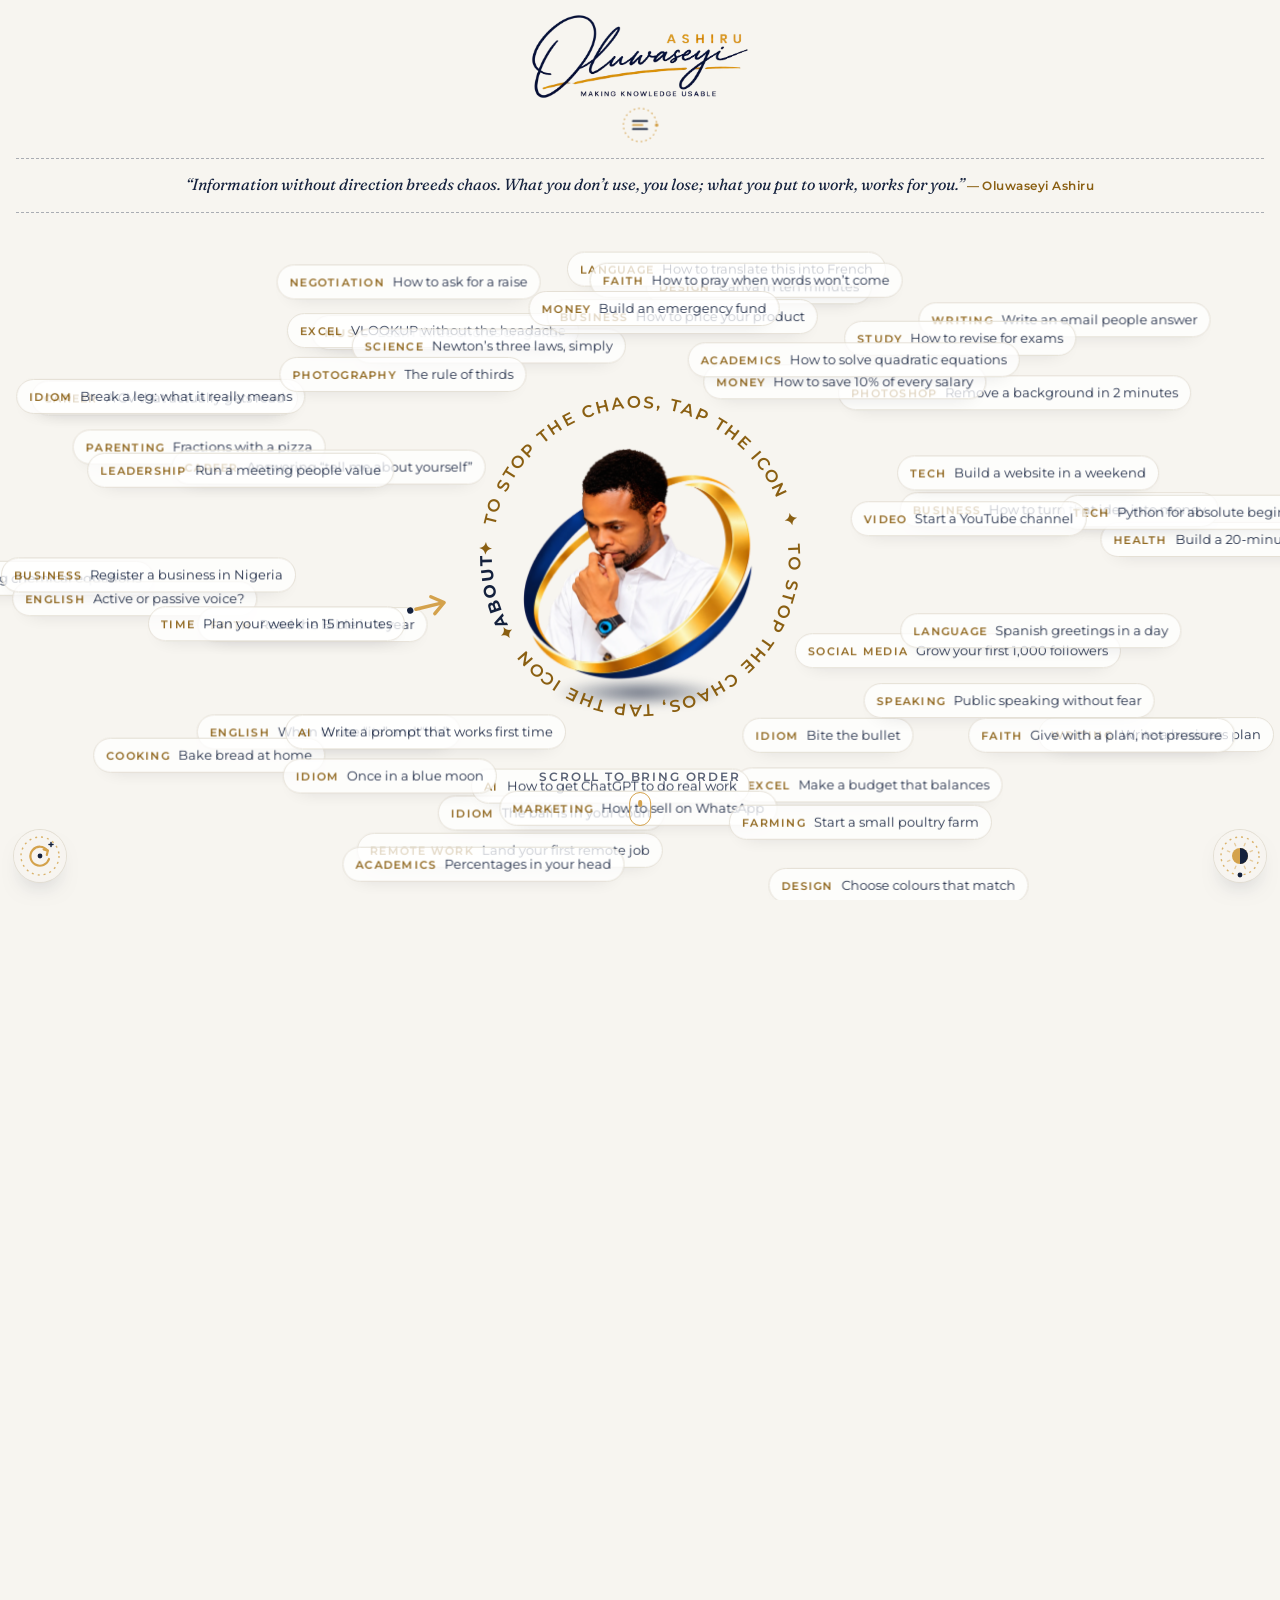
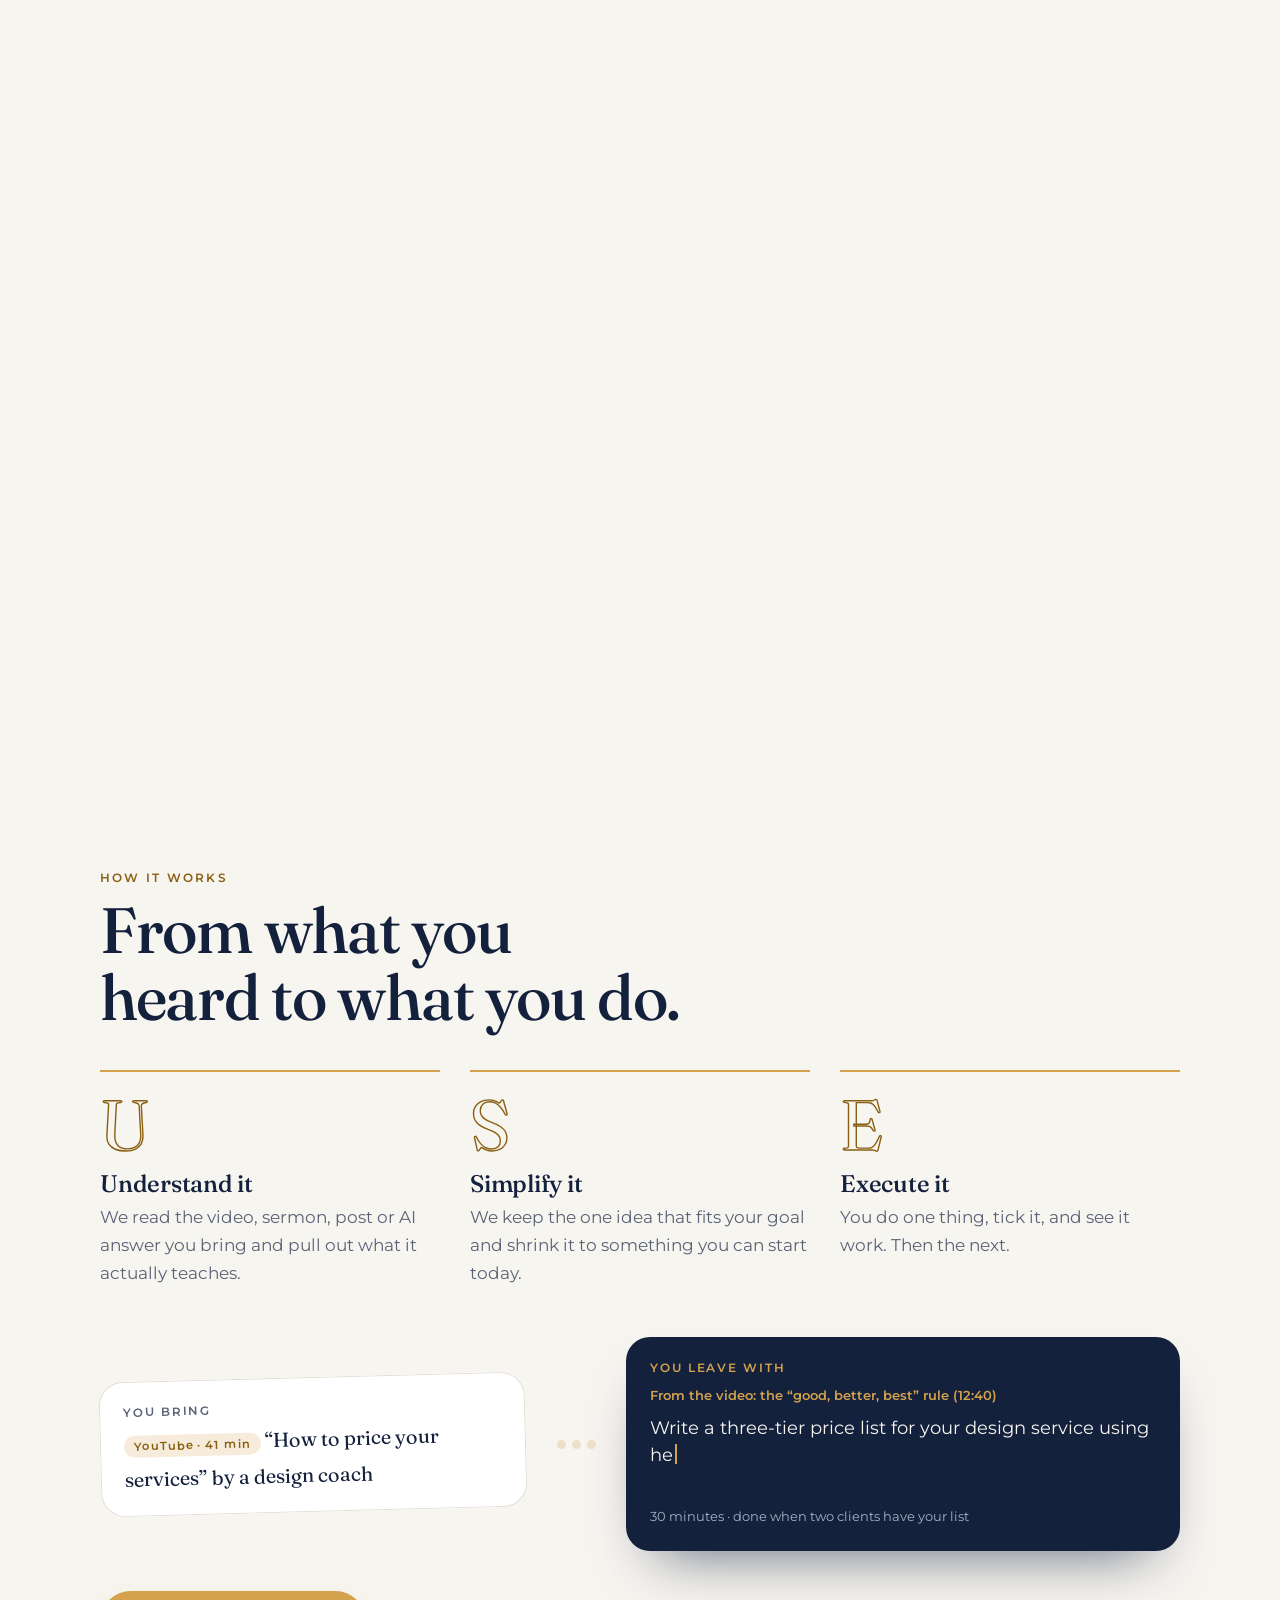
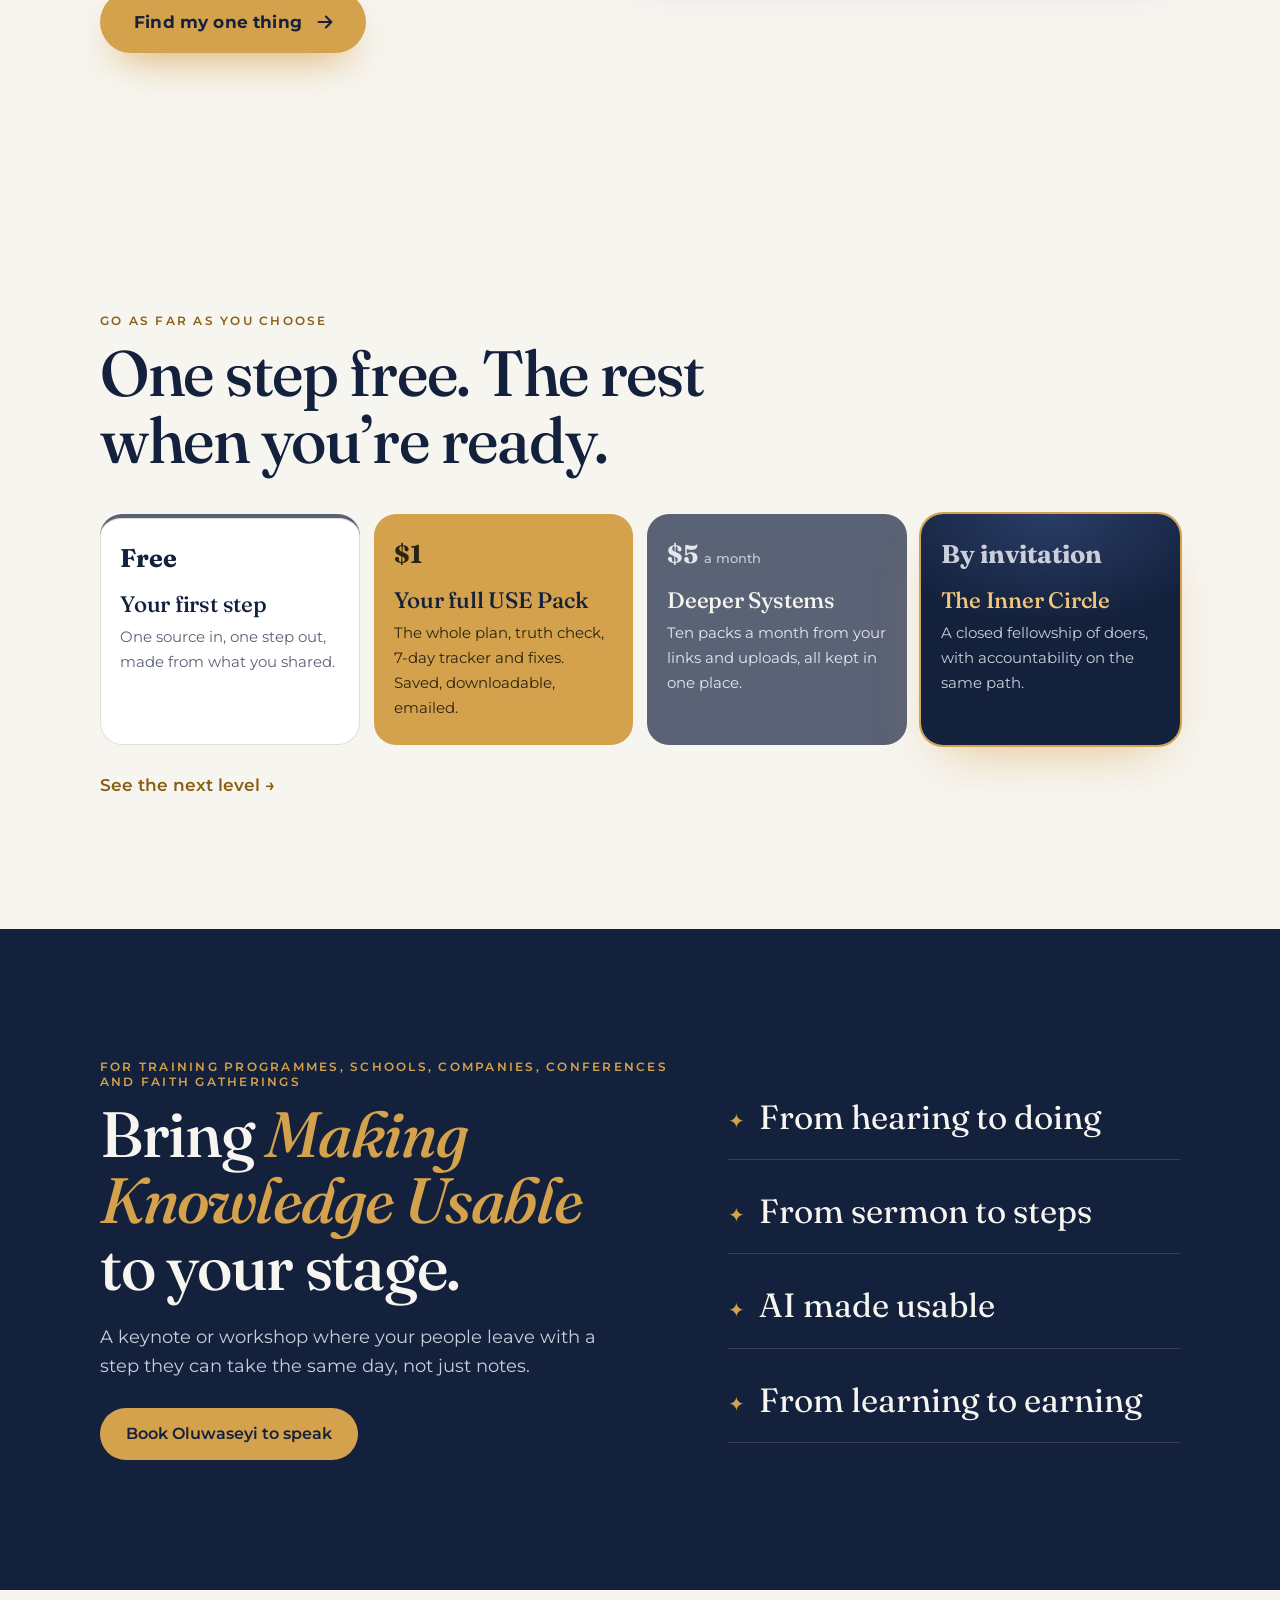
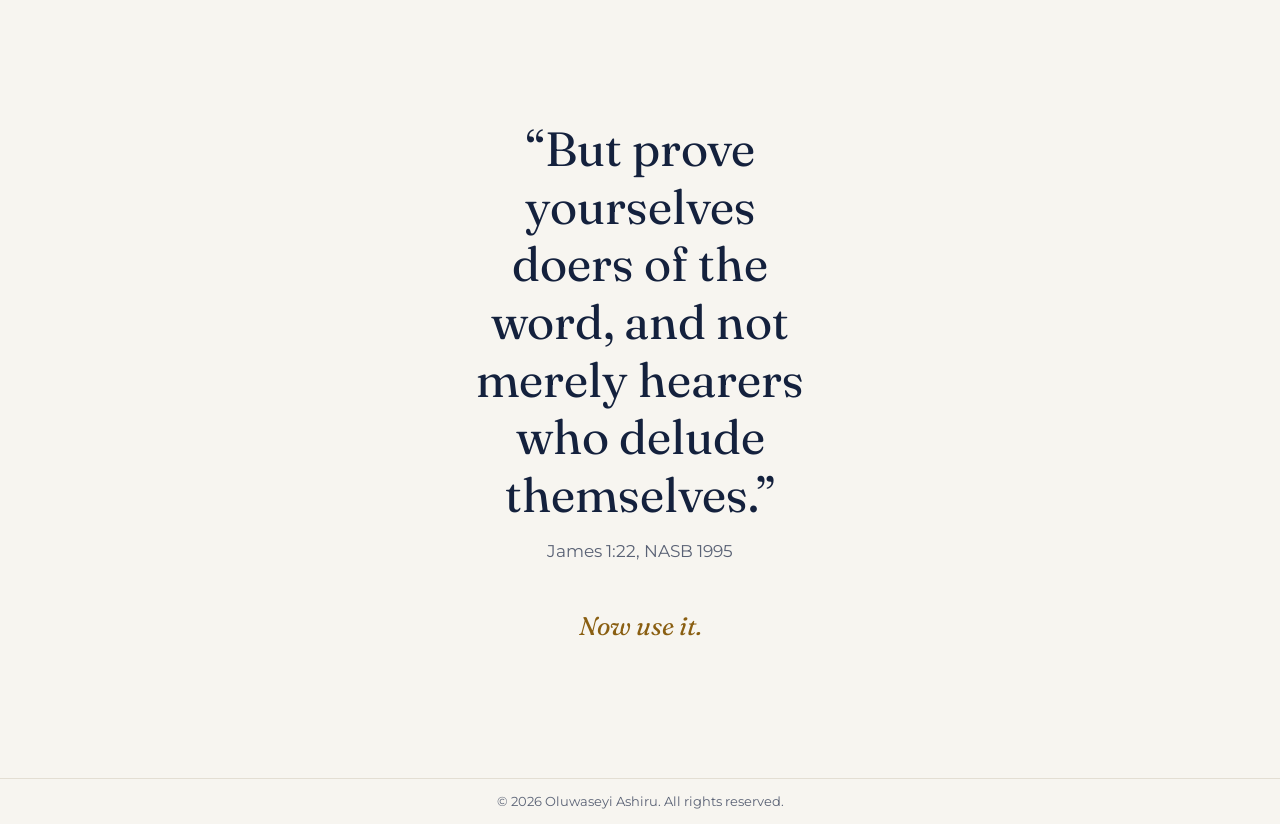
==== index.html @ 0d19a25f "Add Meta Pixel (1614499843810747), domain verification and conversion events - Pixel base code (Page" ====
<!doctype html>
<html lang="en">
<head>
<meta charset="utf-8">
<!-- Google Tag Manager -->
<script>(function(w,d,s,l,i){w[l]=w[l]||[];w[l].push({'gtm.start':new Date().getTime(),event:'gtm.js'});var f=d.getElementsByTagName(s)[0],j=d.createElement(s),dl=l!='dataLayer'?'&l='+l:'';j.async=true;j.src='https://www.googletagmanager.com/gtm.js?id='+i+dl;f.parentNode.insertBefore(j,f);})(window,document,'script','dataLayer','GTM-KQGC68Z4');
window.gtag=window.gtag||function(){dataLayer.push(arguments);};</script>
<!-- End Google Tag Manager -->
<!-- Meta Pixel -->
<script>!function(f,b,e,v,n,t,s){if(f.fbq)return;n=f.fbq=function(){n.callMethod?n.callMethod.apply(n,arguments):n.queue.push(arguments)};if(!f._fbq)f._fbq=n;n.push=n;n.loaded=!0;n.version='2.0';n.queue=[];t=b.createElement(e);t.async=!0;t.src=v;s=b.getElementsByTagName(e)[0];s.parentNode.insertBefore(t,s)}(window,document,'script','https://connect.facebook.net/en_US/fbevents.js');
fbq('init','1614499843810747');fbq('track','PageView');</script>
<!-- End Meta Pixel -->
<meta name="viewport" content="width=device-width, initial-scale=1, viewport-fit=cover">
<title>Oluwaseyi Ashiru — Making Knowledge Usable</title>
<meta name="claude:viewport-fit-sides" content="cover">
<meta name="description" content="The knowledge you apply works for you. Oluwaseyi Ashiru — Making Knowledge Usable.">
<meta name="facebook-domain-verification" content="l67nkuxhmtu7565hejf5duv946r8m6">
<link rel="canonical" href="https://oluwaseyiashiru.com/">
<meta name="robots" content="index, follow, max-image-preview:large">
<meta name="author" content="Oluwaseyi Ashiru">
<meta property="og:type" content="website">
<meta property="og:site_name" content="Oluwaseyi Ashiru">
<meta property="og:locale" content="en_GB">
<meta property="og:url" content="https://oluwaseyiashiru.com/">
<meta property="og:title" content="Oluwaseyi Ashiru — Making Knowledge Usable">
<meta property="og:description" content="The knowledge you apply works for you. Oluwaseyi Ashiru — Making Knowledge Usable.">
<meta property="og:image" content="https://oluwaseyiashiru.com/assets/img/og-image.jpg">
<meta property="og:image:width" content="1200">
<meta property="og:image:height" content="630">
<meta property="og:image:alt" content="Oluwaseyi Ashiru — Making Knowledge Usable">
<meta name="twitter:card" content="summary_large_image">
<meta name="twitter:title" content="Oluwaseyi Ashiru — Making Knowledge Usable">
<meta name="twitter:description" content="The knowledge you apply works for you. Oluwaseyi Ashiru — Making Knowledge Usable.">
<meta name="twitter:image" content="https://oluwaseyiashiru.com/assets/img/og-image.jpg">
<script type="application/ld+json">
{"@context":"https://schema.org","@graph":[
 {"@type":"WebSite","@id":"https://oluwaseyiashiru.com/#website","url":"https://oluwaseyiashiru.com/","name":"Oluwaseyi Ashiru","description":"Making Knowledge Usable","publisher":{"@id":"https://oluwaseyiashiru.com/#person"},"inLanguage":"en"},
 {"@type":"Person","@id":"https://oluwaseyiashiru.com/#person","name":"Oluwaseyi Ashiru","url":"https://oluwaseyiashiru.com/","image":"https://oluwaseyiashiru.com/assets/img/portrait.webp","jobTitle":"Speaker and educator","slogan":"Making Knowledge Usable","email":"mailto:info@oluwaseyiashiru.com","knowsAbout":["Knowledge application","Personal productivity","Execution","Learning to action","Public speaking","Workshops"]}
]}
</script>
<meta name="theme-color" content="#14213D">
<meta name="apple-mobile-web-app-capable" content="yes">
<meta name="mobile-web-app-capable" content="yes">
<meta name="apple-mobile-web-app-title" content="Oluwaseyi Ashiru">
<link rel="icon" type="image/png" sizes="32x32" href="assets/img/favicon-32.png?v=2">
<link rel="apple-touch-icon" href="assets/img/apple-touch-icon.png?v=3">
<link rel="manifest" href="app-start.webmanifest?v=2">
<script>(function(){var d=document.documentElement,m;try{m=localStorage.getItem('oa-theme');}catch(e){}if(m!=='dark'&&m!=='light'){d.classList.add('is-auto');m=matchMedia('(prefers-color-scheme: dark)').matches?'dark':'light';}d.setAttribute('data-theme',m);if(m==='dark')d.classList.add('is-dark');})();</script>
<link rel="preconnect" href="https://fonts.googleapis.com">
<link rel="preconnect" href="https://fonts.gstatic.com" crossorigin>
<link href="https://fonts.googleapis.com/css2?family=Fraunces:opsz,wght@9..144,400;9..144,500;9..144,600&family=Montserrat:wght@400;500;600&display=swap" rel="stylesheet">
<link rel="stylesheet" href="assets/css/site.css?v=20261031a">
<link rel="stylesheet" href="assets/css/home.css?v=20261031a">
<link rel="stylesheet" href="assets/css/home2.css?v=20261031a">
<link rel="preload" as="image" href="assets/img/icon-photo.webp">
<link rel="preload" as="image" href="assets/img/wordmark-day.webp">
<link rel="preload" as="image" href="assets/img/wordmark-night.webp?v=2">
</head>
<body class="home home-v2">
<!-- Google Tag Manager (noscript) -->
<noscript><iframe src="https://www.googletagmanager.com/ns.html?id=GTM-KQGC68Z4" height="0" width="0" style="display:none;visibility:hidden"></iframe></noscript>
<!-- End Google Tag Manager (noscript) -->
<noscript><img height="1" width="1" style="display:none" alt="" src="https://www.facebook.com/tr?id=1614499843810747&amp;ev=PageView&amp;noscript=1"></noscript>
<div class="act1" id="act1">
<div class="stage" id="stage">
<header class="home-top">
  <a class="wordmark" href="./" aria-label="Oluwaseyi Ashiru, home">
    <img class="wm-day" src="assets/img/wordmark-day.webp" width="640" height="249" alt="Oluwaseyi Ashiru — Making Knowledge Usable">
    <img class="wm-night" src="assets/img/wordmark-night.webp?v=2" width="640" height="249" alt="Oluwaseyi Ashiru — Making Knowledge Usable">
    <span class="wm-pen" aria-hidden="true"></span>
  </a>
  <div class="home-menu"><button class="nav-orb" type="button" aria-expanded="false" aria-controls="site-nav" aria-label="Open navigation"><svg viewBox="0 0 48 48" aria-hidden="true"><circle class="o-ring" cx="24" cy="24" r="21"/><circle class="o-moon" cx="45" cy="24" r="2.2"/><path class="o-l1" d="M15 19h18"/><path class="o-l2" d="M15 24h12"/><path class="o-l3" d="M15 29h18"/></svg></button></div>
  <nav aria-label="Main" id="site-nav" class="nav-sheet">
      <ol class="ns-list">
        <li><a href="./" aria-current="page"><span class="ns-n">01</span><span class="ns-t">Home</span><span class="ns-d">Where the knowledge runs</span></a></li>
        <li class="ns-g"><button type="button" class="ns-gb" aria-expanded="false"><span class="ns-n">02</span><span class="ns-t">Make it usable</span><span class="ns-d">Your free first step, and the next level</span><span class="ns-chev" aria-hidden="true"></span></button>
          <ul class="ns-sub"><li><a href="start.html"><span class="ns-st">Start</span><span class="ns-sd">Find your one thing, free</span></a></li><li><a href="commit.html"><span class="ns-st">Next level</span><span class="ns-sd">The $1 commitment, Deeper Systems, Inner Circle</span></a></li></ul></li>
        <li><a href="roast.html"><span class="ns-n">03</span><span class="ns-t">Roast Room</span><span class="ns-d">Get your business idea roasted</span></a></li>
        <li><a href="do-this.html"><span class="ns-n">04</span><span class="ns-t">DO THIS</span><span class="ns-d">The live execution experience · free</span></a></li>
        <li class="ns-g"><button type="button" class="ns-gb" aria-expanded="false"><span class="ns-n">05</span><span class="ns-t">Meet Oluwaseyi</span><span class="ns-d">Speaking, his story, and how to reach him</span><span class="ns-chev" aria-hidden="true"></span></button>
          <ul class="ns-sub"><li><a href="speak.html"><span class="ns-st">Speaking</span><span class="ns-sd">Book Oluwaseyi for your event</span></a></li><li><a href="about.html"><span class="ns-st">About and contact</span><span class="ns-sd">His story, the USE method, talk to him</span></a></li></ul></li>
      </ol>
      <p class="ns-quote">“What you put to work, works for you.” <span>— Oluwaseyi Ashiru</span></p>
    </nav>
</header>
<h1 class="visually-hidden">Oluwaseyi Ashiru — Making Knowledge Usable</h1>
<div class="quote-band">
  <div class="cut cut-top" aria-hidden="true"><span class="cut-line"></span><svg class="scissors" viewBox="0 0 48 24" aria-hidden="true"><g class="blade b1"><circle cx="8" cy="6.5" r="4.4"/><path class="arm" d="M12 8.6L21 12"/><path class="edge" d="M21 12L46.5 11.2Q34 8.4 21 10.1z"/></g><g class="blade b2"><circle cx="8" cy="17.5" r="4.4"/><path class="arm" d="M12 15.4L21 12"/><path class="edge" d="M21 12L46.5 12.8Q34 15.6 21 13.9z"/></g><circle class="pin" cx="21" cy="12" r="1.3"/></svg></div>
  <figure class="home-quote"><blockquote><p id="hq"><span class="q-a">“Information without direction breeds chaos.</span> <span class="q-b">What you don’t use, you lose; what you put to work, works for you.”</span> <cite>— Oluwaseyi Ashiru</cite></p></blockquote></figure>
  <div class="cut cut-bottom" aria-hidden="true"><span class="cut-line"></span><svg class="scissors" viewBox="0 0 48 24" aria-hidden="true"><g class="blade b1"><circle cx="8" cy="6.5" r="4.4"/><path class="arm" d="M12 8.6L21 12"/><path class="edge" d="M21 12L46.5 11.2Q34 8.4 21 10.1z"/></g><g class="blade b2"><circle cx="8" cy="17.5" r="4.4"/><path class="arm" d="M12 15.4L21 12"/><path class="edge" d="M21 12L46.5 12.8Q34 15.6 21 13.9z"/></g><circle class="pin" cx="21" cy="12" r="1.3"/></svg></div>
</div>

<div class="zone" id="zone">
  <div class="field" id="field" aria-hidden="true"></div>
  <a class="core" id="core" href="start.html" aria-label="To stop the chaos, tap the icon: start making your knowledge usable">
    <span class="core-shadow" aria-hidden="true"></span>
    <span class="core-pulse" aria-hidden="true"></span>
    <span class="core-halo"><img src="assets/img/icon-photo.webp" width="960" height="965" alt=""></span>
  </a>
  <div class="call-ring" id="ring">
    <svg class="core-words" viewBox="0 0 300 300">
      <defs><path id="ring-path" d="M150,150 m-138,0 a138,138 0 1,1 276,0 a138,138 0 1,1 -276,0"/></defs>
      <text id="ring-instr" aria-hidden="true"><textPath href="#ring-path" startOffset="0">✦  To stop the chaos, tap the icon  ✦  To stop the chaos, tap the icon  ✦</textPath></text>
      <g id="about-ptr" class="about-ptr" aria-hidden="true"><g class="ap-bob"><g transform="scale(1.35)"><path class="ap-stem" d="M-26 0H-8"/><path class="ap-head" d="M-14 -6L-6 0L-14 6"/><circle class="ap-dot" cx="-30" cy="0" r="2.2"/></g></g></g>
      <text class="rw-about-text"><textPath href="#ring-path" id="ring-about" startOffset="760" text-anchor="middle"><a href="about.html" class="rw-about"><tspan>About</tspan></a></textPath></text>
    </svg>
  </div>
  <div class="order-card" id="order-card" aria-hidden="true">
    <p class="oc-k">Same knowledge</p>
    <p class="oc-t">Now in order.</p>
    <p class="oc-s">That is what happens to what you bring here: one thing, then the next.</p>
  </div>
</div>

<div class="scroll-cue" id="scroll-cue" aria-hidden="true"><span>Scroll to bring order</span><i></i></div>
</div>
</div>

<main class="home-acts">
  <section class="act act-how" aria-labelledby="how-title">
    <div class="wrap">
      <p class="act-k">How it works</p>
      <h2 id="how-title">From what you heard to what you do.</h2>
      <ol class="use-row">
        <li><span class="ul">U</span><h3>Understand it</h3><p>We read the video, sermon, post or AI answer you bring and pull out what it actually teaches.</p></li>
        <li><span class="ul">S</span><h3>Simplify it</h3><p>We keep the one idea that fits your goal and shrink it to something you can start today.</p></li>
        <li><span class="ul">E</span><h3>Execute it</h3><p>You do one thing, tick it, and see it work. Then the next.</p></li>
      </ol>
      <div class="demo" id="demo">
        <div class="demo-in">
          <p class="demo-l">You bring</p>
          <p class="demo-src"><span class="tagc">YouTube · 41 min</span> “How to price your services” by a design coach</p>
        </div>
        <div class="demo-arrow" aria-hidden="true"><i></i><i></i><i></i></div>
        <div class="demo-out">
          <p class="demo-l">You leave with</p>
          <p class="demo-from">From the video: the “good, better, best” rule (12:40)</p>
          <p class="demo-step" id="demo-step" data-text="Write a three-tier price list for your design service using her good, better, best rule, and send it to two past clients today."></p>
          <p class="demo-meta">30 minutes · done when two clients have your list</p>
        </div>
      </div>
      <a class="btn-alive" href="start.html"><span class="ba-shine" aria-hidden="true"></span><span class="ba-text">Find my one thing</span><svg class="ba-arrow" viewBox="0 0 24 24" aria-hidden="true"><path d="M5 12h13M13 6l6 6-6 6"/></svg></a>
    </div>
  </section>

  <section class="act act-ladder" aria-labelledby="ladder-title">
    <div class="wrap">
      <p class="act-k">Go as far as you choose</p>
      <h2 id="ladder-title">One step free. The rest when you’re ready.</h2>
      <ol class="tiers">
        <li class="tier t1"><p class="t-price">Free</p><h3>Your first step</h3><p>One source in, one step out, made from what you shared.</p></li>
        <li class="tier t2"><p class="t-price">$1</p><h3>Your full USE Pack</h3><p>The whole plan, truth check, 7-day tracker and fixes. Saved, downloadable, emailed.</p></li>
        <li class="tier t3"><p class="t-price">$5 <small>a month</small></p><h3>Deeper Systems</h3><p>Ten packs a month from your links and uploads, all kept in one place.</p></li>
        <li class="tier t4"><p class="t-price">By invitation</p><h3>The Inner Circle</h3><p>A closed fellowship of doers, with accountability on the same path.</p></li>
      </ol>
      <a class="act-link" href="commit.html">See the next level →</a>
    </div>
  </section>

  <section class="act act-speak" aria-labelledby="speak-title">
    <div class="wrap speak-grid">
      <div>
        <p class="act-k">For training programmes, schools, companies, conferences and faith gatherings</p>
        <h2 id="speak-title">Bring <em>Making Knowledge Usable</em> to your stage.</h2>
        <p class="act-p">A keynote or workshop where your people leave with a step they can take the same day, not just notes.</p>
        <a class="btn btn-gold" href="speak.html">Book Oluwaseyi to speak</a>
      </div>
      <ul class="speak-topics">
        <li>From hearing to doing</li><li>From sermon to steps</li><li>AI made usable</li><li>From learning to earning</li>
      </ul>
    </div>
  </section>

  <section class="act act-close">
    <div class="wrap">
      <blockquote><p>“But prove yourselves doers of the word, and not merely hearers who delude themselves.”</p><cite>James 1:22, NASB 1995</cite></blockquote>
      <p class="close-sign">Now use it.</p>
    </div>
  </section>
</main>
<footer class="home-foot v2">
  <span>© <span id="year">2026</span> Oluwaseyi Ashiru. All rights reserved.</span>
</footer>

<script src="assets/js/config.js?v=20261031a"></script>
<script src="assets/js/track.js?v=20261101a"></script>
<script src="assets/js/core.js?v=20261031a"></script>
<script src="assets/js/home.js?v=20261031a"></script>
<script src="assets/js/home2.js?v=20261031a"></script>
</body>
</html>
---- assets/css/site.css ----
/* Layout: one living stage per page — the orbiting portrait at the centre, knowledge in motion around it, content in a calm column */
:root {
  --bg: #F7F5F0;
  --surface: #FFFFFF;
  --ink: #14213D;
  --muted: #5A6275;
  --gold: #D4A24C;
  --gold-ink: #8A5F12;
  --rule: #E3DED3;
  --frag-bg: rgba(255, 255, 255, .82);
  --halo: rgba(247, 245, 240, 0);
  --night: #14213D;
  --on-night: #F7F5F0;
  --thread: rgba(212, 162, 76, .24);
  --thread-ink: rgba(20, 33, 61, .055);
  --display: "Fraunces", Georgia, "Times New Roman", serif;
  --body: "Montserrat", Arial, Helvetica, sans-serif;
  --ease: cubic-bezier(.2, .7, .2, 1);
  color-scheme: light;
}
@media (prefers-color-scheme: dark) {
  :root:not([data-theme="light"]) {
    --bg: #0F203F; --surface: #172A4D; --ink: #F7F5F0; --muted: #B4BBCB; --gold: #D4A24C; --gold-ink: #E2B866;
    --rule: rgba(247, 245, 240, .14); --frag-bg: rgba(20, 33, 61, .78); --halo: transparent;
    --night: #F7F5F0; --on-night: #14213D; --thread: rgba(212, 162, 76, .22); --thread-ink: rgba(247, 245, 240, .05); color-scheme: dark;
  }
}
:root[data-theme="dark"] {
  --bg: #0F203F; --surface: #172A4D; --ink: #F7F5F0; --muted: #B4BBCB; --gold: #D4A24C; --gold-ink: #E2B866;
  --rule: rgba(247, 245, 240, .14); --frag-bg: rgba(20, 33, 61, .78); --halo: transparent;
  --night: #F7F5F0; --on-night: #14213D; --thread: rgba(212, 162, 76, .22); --thread-ink: rgba(247, 245, 240, .05); color-scheme: dark;
}

*, *::before, *::after { box-sizing: border-box; }
html { -webkit-text-size-adjust: 100%; }
body {
  margin: 0; background: var(--bg); color: var(--ink);
  font-family: var(--body); font-size: 1.0625rem; line-height: 1.65;
  -webkit-font-smoothing: antialiased;
  transition: background-color .6s var(--ease), color .6s var(--ease);
}
img { max-width: 100%; height: auto; display: block; }
[hidden] { display: none !important; }
a { color: inherit; text-decoration-color: var(--gold); text-decoration-thickness: 2px; text-underline-offset: 3px; }
:focus-visible { outline: 3px solid var(--gold); outline-offset: 3px; border-radius: 6px; }
h1, h2, h3 { font-family: var(--display); font-weight: 500; line-height: 1.1; margin: 0; text-wrap: balance; letter-spacing: -0.01em; }
p { margin: 0 0 1em; }
.visually-hidden { position: absolute !important; width: 1px; height: 1px; overflow: hidden; clip: rect(0 0 0 0); white-space: nowrap; }
.wrap { width: 100%; max-width: 1120px; margin: 0 auto; padding-left: max(20px, env(safe-area-inset-left, 0px)); padding-right: max(20px, env(safe-area-inset-right, 0px)); }

/* ---------- Day / night: the orbit toggle ---------- */
.orbit-toggle {
  width: 48px; height: 48px; padding: 0; border: 0; border-radius: 50%; background: transparent; cursor: pointer; color: var(--gold);
  display: grid; place-items: center; position: relative;
}
.orbit-toggle svg { width: 44px; height: 44px; overflow: visible; }
.orbit-toggle .ring { fill: none; stroke: currentColor; stroke-width: 1.4; opacity: .8; }
.orbit-toggle .sun { fill: var(--gold); transition: r .5s var(--ease); }
.orbit-toggle .bite { fill: var(--bg); transform: translate(14px, -10px); transition: transform .6s var(--ease), fill .6s var(--ease); }
.orbit-toggle .rays { stroke: var(--gold); stroke-width: 1.6; stroke-linecap: round; transform-origin: 22px 22px; transition: opacity .4s, transform .6s var(--ease); }
.orbit-toggle .moonlet { fill: var(--ink); transform-origin: 22px 22px; transition: transform .8s var(--ease); }
.orbit-toggle:hover .ring { opacity: 1; }
html.is-dark .orbit-toggle .bite { transform: translate(4px, -3px); }
html.is-dark .orbit-toggle .rays { opacity: 0; transform: rotate(45deg) scale(.6); }
html.is-dark .orbit-toggle .moonlet { transform: rotate(180deg); }
.orbit-toggle .auto-half { fill: var(--ink); opacity: 0; transition: opacity .5s; }
html.is-auto .orbit-toggle .bite { transform: translate(14px, -10px); }
html.is-auto .orbit-toggle .rays { opacity: .5; transform: rotate(22deg) scale(.85); }
html.is-auto .orbit-toggle .auto-half { opacity: 1; }
html.is-auto .orbit-toggle .moonlet { transform: rotate(90deg); }
.orbit-toggle.flash svg { animation: tspin .7s var(--ease); }
@keyframes tspin { from { transform: rotate(-120deg) scale(.8); } to { transform: none; } }
.toggle-label {
  position: absolute; top: calc(100% + 8px); right: 0; z-index: 40; white-space: nowrap;
  font-size: .76rem; font-weight: 500; color: var(--ink); background: var(--surface); padding: 6px 10px; border-radius: 10px;
  box-shadow: 0 0 0 1px var(--rule), 0 10px 24px -14px rgba(20, 33, 61, .5);
  opacity: 0; transform: translateY(-4px); transition: opacity .2s, transform .2s; pointer-events: none;
}
.orbit-toggle.tip .toggle-label, .fresh-btn.tip .toggle-label { opacity: 1; transform: none; }

/* ---------- Floating tools: clear cache (left) and day / night / auto (right), always just above the footer ---------- */
.float-tools { position: fixed; left: 0; right: 0; bottom: 18px; z-index: 30; display: flex; justify-content: space-between; align-items: center;
  padding: 0 max(14px, env(safe-area-inset-right, 0px)) 0 max(14px, env(safe-area-inset-left, 0px)); pointer-events: none; }
.float-tools > * { pointer-events: auto; }
.float-tools .orbit-toggle, .fresh-btn { width: 52px; height: 52px; border-radius: 50%; background: color-mix(in srgb, var(--bg) 82%, transparent);
  -webkit-backdrop-filter: blur(6px); backdrop-filter: blur(6px); box-shadow: 0 0 0 1px var(--rule), 0 12px 26px -16px rgba(20, 33, 61, .55); }
.float-tools .toggle-label { top: auto; bottom: calc(100% + 10px); transform: translateY(4px); }
.float-tools .orbit-toggle .toggle-label { right: 0; }
.fresh-btn { padding: 0; border: 0; cursor: pointer; color: var(--gold); display: grid; place-items: center; position: relative; }
.fresh-btn .toggle-label { left: 0; right: auto; }
.fresh-btn svg { width: 44px; height: 44px; overflow: visible; }
.fresh-btn .ring { fill: none; stroke: currentColor; stroke-width: 1.4; opacity: .8; transform-origin: 22px 22px; }
.fresh-btn .sweep, .fresh-btn .tip { fill: none; stroke: var(--gold); stroke-width: 2.2; stroke-linecap: round; stroke-linejoin: round; transform-origin: 22px 22px; transition: transform .6s var(--ease); }
.fresh-btn .spark { stroke: var(--ink); stroke-width: 1.5; stroke-linecap: round; transform-origin: 33px 10.5px; transition: transform .5s var(--ease); }
.fresh-btn .dot { fill: var(--ink); }
.fresh-btn:hover .sweep, .fresh-btn:hover .tip { transform: rotate(-40deg); }
.fresh-btn:hover .spark { transform: rotate(45deg) scale(1.2); }
.fresh-btn.working .sweep, .fresh-btn.working .tip { animation: fresh-spin .65s linear infinite; }
.fresh-btn.working .ring { animation: ringspin 3s linear infinite; }
@keyframes fresh-spin { to { transform: rotate(-360deg); } }
@keyframes ringspin { to { transform: rotate(360deg); } }
.fresh-toast { position: fixed; left: 50%; top: 18px; z-index: 60; transform: translateX(-50%); margin: 0; padding: 10px 16px; border-radius: 12px;
  background: var(--ink); color: var(--bg); font-size: .86rem; font-weight: 500; box-shadow: 0 14px 30px -16px rgba(0,0,0,.6); transition: opacity .5s, transform .5s; }
.fresh-toast.out { opacity: 0; transform: translate(-50%, -10px); }
@media (max-width: 640px) { .float-tools .orbit-toggle, .fresh-btn { width: 46px; height: 46px; } .fresh-btn svg, .float-tools .orbit-toggle svg { width: 38px; height: 38px; } }

/* ---------- Inner pages: threads of order ---------- */
.threads { position: fixed; inset: 0; z-index: 0; pointer-events: none; width: 100%; height: 100%; }
.frag {
  position: absolute; left: 0; top: 0; white-space: nowrap; pointer-events: auto;
  display: inline-flex; align-items: baseline; gap: 8px;
  font-size: .84rem; color: var(--ink); padding: 6px 12px;
  border: 1px solid var(--rule); border-radius: 999px; background: var(--frag-bg);
  will-change: transform, opacity; user-select: none; -webkit-user-select: none; cursor: default;
  transition: background-color .6s, border-color .6s, color .6s;
}
.frag .tag { font-size: .66rem; font-weight: 600; letter-spacing: .12em; text-transform: uppercase; color: var(--gold-ink); }
body.inner { overflow-x: clip; }

/* ---------- Inner page chrome ---------- */
body.inner::before { content: ""; position: fixed; inset: 0 0 auto; height: env(safe-area-inset-top, 0px); z-index: 30; background: var(--bg); }
.top {
  position: sticky; top: env(safe-area-inset-top, 0px); z-index: 20;
  background: color-mix(in srgb, var(--bg) 86%, transparent); backdrop-filter: blur(10px); -webkit-backdrop-filter: blur(10px);
}
.top-row { display: flex; align-items: center; justify-content: space-between; gap: 12px; min-height: 104px; padding-block: 10px; }
.home-link { display: flex; align-items: center; text-decoration: none; }
.home-link img { width: clamp(180px, 19vw, 230px); height: auto; }
.home-link .logo-night { display: none; }
html.is-dark .home-link .logo-day { display: none; }
html.is-dark .home-link .logo-night { display: block; }
.top-right { display: flex; align-items: center; gap: 6px; }
/* Navigation: an orbit button that opens a full-screen sheet with a circular reveal */
.nav-orb { position: relative; z-index: 60; width: 48px; height: 48px; padding: 0; border: 0; border-radius: 50%; background: transparent; color: var(--ink); cursor: pointer; display: grid; place-items: center; }
.nav-orb svg { width: 40px; height: 40px; overflow: visible; }
@media (max-width: 760px) { .nav-orb svg { width: 46px; height: 46px; } }
.nav-orb .o-ring { fill: none; stroke: var(--gold); stroke-width: 1.4; stroke-dasharray: 2 4; transform-origin: 24px 24px; animation: ringspin 22s linear infinite; }
.nav-orb .o-moon { fill: var(--gold); transform-origin: 24px 24px; animation: ringspin 7s linear infinite; }
.nav-orb path { stroke: currentColor; stroke-width: 2.2; stroke-linecap: round; transform-origin: 24px 24px; transition: transform .45s var(--ease), opacity .3s, d .45s var(--ease); }
.nav-orb .o-l2 { stroke: var(--gold); }
.nav-orb:hover .o-l2 { transform: translateX(6px); }
.nav-orb:hover .o-l1 { transform: translateX(-2px); }
.nav-orb[aria-expanded="true"] { color: var(--ink); }
.nav-orb[aria-expanded="true"] .o-l1 { transform: translateY(5px) rotate(45deg); }
.nav-orb[aria-expanded="true"] .o-l3 { transform: translateY(-5px) rotate(-45deg); }
.nav-orb[aria-expanded="true"] .o-l2 { opacity: 0; transform: translateX(10px); }
.nav-sheet { position: fixed; inset: 0; z-index: 50; display: flex; flex-direction: column; justify-content: center; gap: 28px;
  padding: 130px max(24px, 7vw) 50px; background: var(--bg); color: var(--ink); overflow-y: auto;
  clip-path: circle(0 at var(--ox, calc(100% - 50px)) var(--oy, 50px)); visibility: hidden; transition: clip-path .7s cubic-bezier(.7, 0, .2, 1), visibility 0s .7s; }

.nav-sheet.open { clip-path: circle(150vmax at var(--ox, calc(100% - 50px)) var(--oy, 50px)); visibility: visible; transition: clip-path .75s cubic-bezier(.7, 0, .2, 1), visibility 0s; }
.nav-sheet::before { content: ""; position: absolute; inset: 0; pointer-events: none; opacity: .5;
  background: radial-gradient(60vmax 60vmax at 85% 10%, rgba(212, 162, 76, .14), transparent 60%), radial-gradient(50vmax 50vmax at 0% 100%, rgba(90, 98, 117, .16), transparent 60%); }
.ns-list { position: relative; list-style: none; margin: 0 auto; padding: 0; display: grid; gap: 0; width: 100%; max-width: 760px; }
.ns-quote { margin-inline: auto !important; width: 100%; max-width: 760px; }
.ns-list a { display: grid; grid-template-columns: 3.2rem 1fr; grid-template-rows: auto auto; column-gap: 8px; align-items: baseline; padding: 11px 0; text-decoration: none; color: var(--ink);
  border-bottom: 1px solid var(--rule); opacity: 0; transform: translateY(30px); transition: opacity .5s, transform .6s var(--ease), color .3s; }
.nav-sheet.open .ns-list a { opacity: 1; transform: none; }
.nav-sheet.open li:nth-child(1) a { transition-delay: .25s; } .nav-sheet.open li:nth-child(2) a { transition-delay: .33s; }
.nav-sheet.open li:nth-child(3) a { transition-delay: .41s; } .nav-sheet.open li:nth-child(4) a { transition-delay: .49s; } .nav-sheet.open li:nth-child(5) a { transition-delay: .57s; } .nav-sheet.open li:nth-child(6) a { transition-delay: .65s; }
.ns-n { grid-row: 1 / 3; font: 600 .85rem var(--body); letter-spacing: .1em; color: var(--gold-ink); }
.ns-t { font-family: var(--display); font-weight: 500; font-size: clamp(1.7rem, 3.4vw, 2.7rem); line-height: 1.05; letter-spacing: -0.02em; transition: transform .45s var(--ease), color .3s; transform-origin: left center; }
.ns-d { font-size: .86rem; color: var(--muted); margin-top: 2px; }
.ns-list a:hover .ns-t, .ns-list a:focus-visible .ns-t { color: var(--gold-ink); transform: translateX(14px); font-style: italic; }
.ns-list a[aria-current="page"] .ns-t { color: transparent; -webkit-text-stroke: 1px var(--gold-ink); }
.ns-list a:focus-visible { outline: none; }
.ns-quote { position: relative; margin: 0; max-width: 760px; font-family: var(--display); font-style: italic; color: var(--muted); opacity: 0; transition: opacity .6s .6s; }
.ns-quote span { font-style: normal; font: 600 .8rem var(--body); color: var(--gold-ink); }
.nav-sheet.open .ns-quote { opacity: 1; }
body.nav-open { overflow: hidden; }
body.nav-open .float-tools { opacity: 0; pointer-events: none; }
body.nav-open .top { z-index: 70; background: transparent; -webkit-backdrop-filter: none; backdrop-filter: none; }
@media (prefers-reduced-motion: reduce) { .nav-sheet, .nav-sheet.open, .ns-list a { transition: none; } }
@keyframes bob { 50% { transform: translateY(-4px) rotate(-2deg); } }

main.inner-main { position: relative; z-index: 1; }

/* Buttons */
.btn {
  display: inline-flex; align-items: center; justify-content: center; gap: 10px;
  min-height: 52px; padding: 0 24px; border-radius: 999px; border: 2px solid transparent;
  font: 600 .98rem/1 var(--body); text-decoration: none; cursor: pointer;
  transition: transform .25s var(--ease), background-color .25s, color .25s, border-color .25s, box-shadow .25s;
}
.btn:active { transform: scale(.97); }
.btn-solid { background: var(--ink); color: var(--bg); }
.btn-solid:hover { box-shadow: 0 10px 30px -12px color-mix(in srgb, var(--ink) 70%, transparent); transform: translateY(-2px); }
.btn-line { border-color: var(--ink); color: var(--ink); background: transparent; }
.btn-line:hover { background: var(--ink); color: var(--bg); }
.btn-gold { background: var(--gold); color: #14213D; }
.btn-gold:hover { transform: translateY(-2px); box-shadow: 0 12px 30px -12px rgba(212, 162, 76, .9); }
.btn-ghost { background: transparent; color: var(--muted); border-color: var(--rule); }
.btn-ghost:hover { color: var(--ink); border-color: var(--muted); }

/* Footer: the fields keep moving; below them the legal links and social icons. */
main.inner-main { min-height: calc(100vh - 104px); padding-bottom: 72px; }
.foot { position: relative; z-index: 1; margin-top: 120px; padding-block: 0 20px; background: #14213D; color: #F7F5F0; overflow: hidden; }
:root[data-theme="dark"] .foot { background: #172A4D; }
.foot::before { content: ""; position: absolute; left: 0; right: 0; top: 0; height: 3px; background: linear-gradient(90deg, transparent, #D4A24C 20%, #D4A24C 80%, transparent); }
.marquee { overflow: hidden; white-space: nowrap; }
.m-track { display: inline-flex; align-items: center; gap: 28px; padding-right: 28px; animation: marquee 48s linear infinite; will-change: transform; }
.marquee:hover .m-track { animation-play-state: paused; }
@keyframes marquee { to { transform: translateX(-50%); } }
.m-big { padding-block: 18px 16px; border-bottom: 1px solid rgba(247, 245, 240, .12); }
.m-big span { font-family: var(--display); font-weight: 500; font-size: clamp(1.35rem, 3.6vw, 2.4rem); line-height: 1; letter-spacing: -0.02em; }
.m-big span:nth-child(odd) { color: #D4A24C; }
.m-big span:nth-child(even) { color: transparent; -webkit-text-stroke: 1px rgba(247, 245, 240, .6); }
.m-big span::after { content: "\2726"; display: inline-block; margin-left: 28px; font-size: .32em; vertical-align: middle; color: #D4A24C; -webkit-text-stroke: 0; }
.foot-row { display: flex; flex-wrap: nowrap; align-items: center; justify-content: space-between; gap: 16px; padding-top: 22px; }
.foot-small { margin: 0; font-size: .84rem; color: #C9CEDA; min-width: 0; }
.foot-small { white-space: nowrap; }
@media (max-width: 520px) { .foot-row { gap: 10px; padding-top: 16px; } .foot-small { font-size: .64rem; letter-spacing: -.005em; } .foot-links a { font-size: .7rem; } .foot-links { gap: 12px; flex: none; flex-wrap: nowrap; } }
.foot-links { display: flex; gap: 6px 22px; flex-wrap: wrap; }
.foot-links a { color: #F7F5F0; font-size: .88rem; font-weight: 500; text-decoration: none; padding: 6px 0; }
.foot-links a:hover { color: #D4A24C; }

/* Social icons (footer, home and About) */
.foot-social { display: flex; flex-wrap: wrap; gap: 8px; }
.social-link { display: inline-flex; align-items: center; justify-content: center; gap: 10px; min-width: 44px; min-height: 44px; border-radius: 999px; color: inherit; text-decoration: none; transition: background-color .25s, color .25s, transform .25s var(--ease); }
.social-link svg { width: 21px; height: 21px; flex: none; }
.foot .social-link { color: #F7F5F0; box-shadow: inset 0 0 0 1px rgba(247, 245, 240, .22); }
.foot .social-link:hover { color: #14213D; background: #D4A24C; box-shadow: none; transform: translateY(-2px); }
.foot-social.small .social-link { min-width: 36px; min-height: 36px; color: var(--muted); }
.foot-social.small .social-link:hover { color: var(--gold-ink); }
.foot-social.small svg { width: 18px; height: 18px; }

@media (max-width: 760px) {
  .home-link img { width: 168px; }
  .top-row { min-height: 84px; }
  .nav-sheet { padding-top: 100px; }
  .ns-list a { grid-template-columns: 2.4rem 1fr; padding: 12px 0; }
}
}
@media (max-width: 640px) {
  .frag { font-size: .76rem; padding: 5px 10px; }
}
@media (prefers-reduced-motion: reduce) {
  *, *::before, *::after { animation: none !important; transition: none !important; }
}

/* The living button: gold that turns navy as you come near, a light sweep, a breathing halo, and a pull toward your pointer */
.btn-alive { --p: 0; --mx: 0px; --my: 0px; position: relative; isolation: isolate; overflow: hidden; display: inline-flex; align-items: center; gap: 12px;
  min-height: 62px; padding: 0 30px 0 34px; border: 0; border-radius: 999px; cursor: pointer; font: 700 1.06rem var(--body); letter-spacing: .01em;
  color: color-mix(in srgb, #D4A24C calc(var(--p) * 100%), #14213D);
  background: color-mix(in srgb, #14213D calc(var(--p) * 100%), #D4A24C);
  transform: translate(var(--mx), var(--my)) scale(calc(1 + var(--p) * .05)); transition: transform .25s var(--ease);
  box-shadow: 0 0 0 calc(var(--p) * 2px) #D4A24C, 0 18px 40px -16px color-mix(in srgb, #D4A24C calc(100% - var(--p) * 60%), #14213D);
  animation: rise .8s var(--ease) 1s both; }
.btn-alive::before { content: ""; position: absolute; inset: -8px; z-index: -2; border-radius: inherit; border: 2px solid #D4A24C; opacity: 0; animation: halo 2.6s ease-out 1.8s infinite; }
.ba-fill { position: absolute; inset: 0; z-index: -1; border-radius: inherit; background: radial-gradient(circle at var(--fx, 50%) 50%, #14213D 0, #14213D 40%, transparent 41%); transform: scale(0); transition: transform .55s var(--ease); }
.ba-shine { position: absolute; top: 0; bottom: 0; width: 46%; left: -60%; z-index: 0; background: linear-gradient(100deg, transparent, rgba(255, 255, 255, .55), transparent); transform: skewX(-20deg); animation: shine 3.4s ease-in-out 1.6s infinite; pointer-events: none; }
.ba-text { position: relative; z-index: 1; }
.ba-arrow { position: relative; z-index: 1; width: 22px; height: 22px; fill: none; stroke: currentColor; stroke-width: 2.2; stroke-linecap: round; stroke-linejoin: round; animation: nudge 1.6s ease-in-out infinite; }
.btn-alive:hover, .btn-alive:focus-visible { --p: 1; outline: none; }
.btn-alive:hover .ba-arrow { animation-duration: .7s; }
.btn-alive.pressed { --p: 1; }
.btn-alive:active { transform: translate(var(--mx), var(--my)) scale(.96); }
@keyframes halo { 0% { opacity: .7; transform: scale(.94); } 70%, 100% { opacity: 0; transform: scale(1.25); } }
@keyframes shine { 0%, 55% { left: -60%; } 85%, 100% { left: 130%; } }
@keyframes nudge { 50% { transform: translateX(5px); } }
@property --p { syntax: "<number>"; inherits: true; initial-value: 0; }
@keyframes breathe { 0%, 100% { --p: 0; } 50% { --p: 1; } }
.btn-alive { text-decoration: none; }

/* menu groups: tap a heading to open its pages */
.ns-gb { all: unset; box-sizing: border-box; cursor: pointer; width: 100%; display: grid; grid-template-columns: 3.2rem 1fr auto; grid-template-rows: auto auto; column-gap: 8px; align-items: baseline; padding: 11px 0; color: var(--ink);
  border-bottom: 1px solid var(--rule); opacity: 0; transform: translateY(30px); transition: opacity .5s, transform .6s var(--ease); }
.nav-sheet.open .ns-gb { opacity: 1; transform: none; }
.nav-sheet.open li:nth-child(2) .ns-gb { transition-delay: .33s; } .nav-sheet.open li:nth-child(4) .ns-gb { transition-delay: .49s; }
.ns-gb .ns-d { grid-column: 2; }
.ns-chev { grid-column: 3; grid-row: 1 / 3; align-self: center; width: 12px; height: 12px; border-right: 2px solid var(--gold-ink); border-bottom: 2px solid var(--gold-ink); transform: rotate(45deg); transition: transform .35s var(--ease); margin-right: 6px; }
.ns-g.open .ns-chev { transform: rotate(-135deg); }
.ns-gb:hover .ns-t, .ns-gb:focus-visible .ns-t { color: var(--gold-ink); transform: translateX(14px); font-style: italic; }
.ns-gb:focus-visible { outline: 2px solid var(--gold); outline-offset: 4px; }
.ns-sub { list-style: none; margin: 0; padding: 0 0 0 3.2rem; max-height: 0; overflow: hidden; transition: max-height .5s var(--ease); }
.ns-g.open .ns-sub { max-height: 320px; }
.ns-sub a { display: flex; flex-direction: column; gap: 2px; padding: 10px 0 10px 14px; border-left: 2px solid var(--rule); color: var(--ink); text-decoration: none; opacity: 1 !important; transform: none !important; border-bottom: 0 !important; }
.ns-sub a:hover .ns-st, .ns-sub a:focus-visible .ns-st { color: var(--gold-ink); }
.ns-sub a[aria-current="page"] { border-left-color: var(--gold); }
.ns-sub a[aria-current="page"] .ns-st { color: var(--gold-ink); }
.ns-st { font-family: var(--display); font-size: clamp(1.25rem, 2.4vw, 1.7rem); line-height: 1.1; transition: color .3s; }
.ns-sd { font-size: .82rem; color: var(--muted); }
@media (max-width: 760px) { .ns-gb { grid-template-columns: 2.4rem 1fr auto; } .ns-sub { padding-left: 2.4rem; } }

/* Install the app */
.install-app { display: inline-flex; align-items: center; gap: 8px; margin-top: 14px; padding: 9px 16px; border-radius: 999px; border: 1px solid var(--rule); background: color-mix(in srgb, var(--surface) 80%, transparent);
  color: var(--ink); font: 600 .86rem var(--body); cursor: pointer; transition: border-color .25s, color .25s, transform .25s var(--ease); }
.install-app:hover { border-color: var(--gold); color: var(--gold-ink); transform: translateY(-2px); }
.install-app svg { width: 18px; height: 18px; fill: none; stroke: currentColor; stroke-width: 1.7; stroke-linecap: round; stroke-linejoin: round; }
.install-tip { position: relative; margin: 12px auto 0; max-width: 340px; padding: 14px 40px 14px 16px; border-radius: 16px; text-align: left; font-size: .9rem; line-height: 1.5; color: var(--ink);
  background: var(--surface); box-shadow: 0 0 0 1px var(--gold), 0 18px 34px -20px rgba(20, 33, 61, .5); }
.install-tip > b:first-child { display: block; font-family: var(--display); font-size: 1.05rem; margin-bottom: 4px; }
.install-x { position: absolute; top: 6px; right: 8px; width: 30px; height: 30px; border: 0; background: none; font-size: 1.3rem; color: var(--muted); cursor: pointer; }
.share-ic { font-weight: 600; color: var(--gold-ink); }
---- assets/css/home.css ----
/* Home: a calm header and footer, and between them the portrait with knowledge circling it and running from your touch */
html, body.home { height: 100%; }
body.home { overflow: hidden; display: flex; flex-direction: column; touch-action: none; overscroll-behavior: none; }

.home-top {
  position: relative; z-index: 10; flex: none; display: flex; justify-content: center; align-items: center;
  padding: calc(14px + env(safe-area-inset-top, 0px)) 20px 12px; background: var(--bg);
}
/* the text logo writes itself in on every visit, then stays still */
.wordmark { display: block; position: relative; }
.wordmark img { width: clamp(150px, 17vw, 220px); height: auto; display: block;
  -webkit-mask-image: linear-gradient(90deg, #000 45%, transparent 55%); mask-image: linear-gradient(90deg, #000 45%, transparent 55%);
  -webkit-mask-size: 240% 100%; mask-size: 240% 100%; -webkit-mask-position: 100% 0; mask-position: 100% 0;
}
.wordmark.go img { animation: write-in 2.3s cubic-bezier(.55, .1, .35, 1) .15s forwards; }
.wm-night { display: none !important; }
html.is-dark .wm-day { display: none !important; }
html.is-dark .wm-night { display: block !important; }
.wm-pen { position: absolute; top: 46%; left: 0; width: 7px; height: 7px; margin: -3.5px 0 0 -3.5px; border-radius: 50%; background: var(--gold);
  box-shadow: 0 0 12px 3px color-mix(in srgb, var(--gold) 60%, transparent); opacity: 0; }
.wordmark.go .wm-pen { animation: pen-run 2.3s cubic-bezier(.55, .1, .35, 1) .15s forwards; }
@keyframes write-in { to { -webkit-mask-position: 0 0; mask-position: 0 0; } }
@keyframes pen-run { 0% { left: 0; opacity: 0; } 8% { opacity: 1; } 35% { top: 30%; } 60% { top: 58%; } 90% { opacity: 1; } 100% { left: 100%; top: 44%; opacity: 0; } }
@media (prefers-reduced-motion: reduce) { .wordmark img { animation: none; -webkit-mask-image: none; mask-image: none; } .wm-pen { display: none; } }
/* the quote: one still line, cut out between two scissor lines that snip across on every visit */
.quote-band { position: relative; z-index: 10; flex: none; background: var(--bg); padding: 0 16px; }
.home-quote { margin: 0; padding: 9px 0 10px; text-align: center; }
.home-quote blockquote { margin: 0; }
.home-quote p { margin: 0; white-space: nowrap; font-family: var(--display); font-style: italic; font-weight: 400; font-size: 15px; line-height: 1.35; color: var(--ink); }
.home-quote cite { font-family: var(--body); font-style: normal; font-weight: 600; font-size: .78em; letter-spacing: .04em; color: var(--gold-ink); white-space: nowrap; }
.home-quote.wrap p { white-space: normal; }
.home-quote.wrap .q-a, .home-quote.wrap .q-b { display: block; }
.home-quote.wrap cite { display: block; margin-top: 2px; }
.cut { position: relative; height: 14px; }
.cut-line { position: absolute; left: 0; right: 0; top: 50%; height: 0; border-top: 1.5px dashed color-mix(in srgb, var(--ink) 45%, transparent); clip-path: inset(0 100% 0 0); animation: cut-draw 2.2s cubic-bezier(.45, .05, .4, 1) .5s forwards; }
.cut-bottom .cut-line { clip-path: inset(0 0 0 100%); animation-name: cut-draw-back; animation-delay: .8s; }
@keyframes cut-draw { to { clip-path: inset(0 0 0 0); } }
@keyframes cut-draw-back { to { clip-path: inset(0 0 0 0); } }
.scissors { position: absolute; top: 50%; left: 0; width: 34px; height: 17px; margin: -8.5px 0 0 -17px; overflow: visible; color: var(--gold); opacity: 0;
  animation: cut-run 2.2s cubic-bezier(.45, .05, .4, 1) .5s forwards; }
.cut-bottom .scissors { left: 100%; transform: scaleX(-1); animation-name: cut-run-back; animation-delay: .8s; }
.scissors circle:not(.pin) { fill: none; stroke: currentColor; stroke-width: 2; }
.scissors .arm { stroke: currentColor; stroke-width: 2.4; stroke-linecap: round; }
.scissors .edge { fill: var(--ink); }
.scissors .pin { fill: var(--bg); }
.scissors .blade { transform-box: view-box; transform-origin: 21px 12px; animation: snip .28s ease-in-out .5s 8 alternate; }
.scissors .b1 { --open: -16deg; } .scissors .b2 { --open: 16deg; }
@keyframes snip { from { transform: rotate(var(--open)); } to { transform: rotate(0deg); } }
@keyframes cut-run { 0% { left: 0; opacity: 0; } 6% { opacity: 1; } 88% { opacity: 1; } 100% { left: 100%; opacity: 0; } }
@keyframes cut-run-back { 0% { left: 100%; opacity: 0; } 6% { opacity: 1; } 88% { opacity: 1; } 100% { left: 0; opacity: 0; } }
@media (prefers-reduced-motion: reduce) { .cut-line { animation: none; clip-path: none; } .scissors { display: none; } }
.visually-hidden { position: absolute; width: 1px; height: 1px; overflow: hidden; clip: rect(0 0 0 0); white-space: nowrap; }

.zone { position: relative; flex: 1 1 auto; min-height: 0; overflow: hidden; }
.field { position: absolute; inset: 0; }
body.home .frag { font-size: .8rem; box-shadow: 0 6px 22px -14px rgba(20, 33, 61, .35); cursor: pointer; }

.core {
  position: absolute; left: 50%; top: 50%; z-index: 5;
  width: clamp(170px, 32vmin, 330px); aspect-ratio: 1 / 1;
  transform: translate(-50%, -50%); display: block; border-radius: 50%; -webkit-tap-highlight-color: transparent;
}
.core-halo { position: absolute; inset: 9%; display: grid; place-items: center; transition: transform .5s var(--ease); will-change: transform; }
.core-halo img { width: 100%; animation: float 7s ease-in-out infinite; }
@keyframes float { 0%, 100% { transform: translateY(0) rotate(0); } 50% { transform: translateY(-14px) rotate(-1.5deg); } }
/* the portrait levitates: a soft shadow on the ground below it, tightening and darkening as it sinks, spreading and fading as it rises */
.core-shadow {
  position: absolute; left: 20%; right: 20%; bottom: -1%; height: 10%; border-radius: 50%; pointer-events: none; z-index: -1;
  background: radial-gradient(closest-side, rgba(20, 33, 61, .62), rgba(20, 33, 61, .28) 55%, transparent);
  filter: blur(4px); animation: hover-shadow 7s ease-in-out infinite;
}
html.is-dark .core-shadow { background: radial-gradient(closest-side, #000, rgba(0, 0, 0, .7) 50%, transparent); height: 12%; filter: blur(3px); }
@keyframes hover-shadow { 0%, 100% { transform: scale(1); opacity: 1; } 50% { transform: scale(.78); opacity: .6; } }
.core.leaving .core-shadow { opacity: 0; transition: opacity .3s; }
.call-ring { position: absolute; left: 50%; top: 50%; z-index: 6; width: calc(clamp(170px, 32vmin, 330px) * 1.12); aspect-ratio: 1 / 1; transform: translate(-50%, -50%); pointer-events: none; }
.core-words { width: 100%; height: 100%; overflow: visible; animation: ringspin 26s linear infinite; }
.call-ring:has(.rw-about:hover) .core-words, .call-ring:has(.rw-about:focus-visible) .core-words { animation-play-state: paused; }
.rw-about { pointer-events: auto; cursor: pointer; }
.rw-about tspan { fill: var(--ink); font-weight: 700; animation: about-glow 2.4s ease-in-out infinite; }
@keyframes about-glow { 50% { fill: var(--gold-ink); } }
.about-ptr { pointer-events: none; }
.about-ptr path { fill: none; stroke: var(--gold); stroke-width: 2.4; stroke-linecap: round; stroke-linejoin: round; }
.about-ptr .ap-dot { fill: var(--ink); }
.ap-bob { animation: ap-bob 1.1s ease-in-out infinite; }
@keyframes ap-bob { 50% { transform: translateX(7px); } }
.call-ring:has(.rw-about:hover) .ap-bob { animation-duration: .5s; }
.rw-about:hover tspan, .rw-about:focus-visible tspan { text-decoration: underline; }
.rw-about:focus-visible { outline: none; }
.core-words text { font-family: var(--body); font-weight: 600; font-size: 12px; letter-spacing: .12em; white-space: pre; text-transform: uppercase; fill: var(--gold-ink); }
@keyframes ringspin { to { transform: rotate(360deg); } }
.core:hover ~ .call-ring .core-words { animation-duration: 9s; }
.core-pulse { position: absolute; inset: 8%; border-radius: 50%; border: 2px solid var(--gold); opacity: 0; pointer-events: none; }
@keyframes pulse { 0% { opacity: .7; transform: scale(.92); } 100% { opacity: 0; transform: scale(1.3); } }
.core:focus-visible { outline-offset: 10px; border-radius: 50%; }
.core.leaving .core-halo { transform: scale(1.08); }
.core.leaving .core-pulse { animation: burst .9s var(--ease) forwards; }
@keyframes burst { 0% { opacity: 1; transform: scale(.9); } 100% { opacity: 0; transform: scale(6); } }

.home-foot {
  position: relative; z-index: 10; flex: none; display: flex; justify-content: center; align-items: center; gap: 18px; flex-wrap: wrap;
  padding: 12px max(16px, env(safe-area-inset-right, 0px)) calc(12px + env(safe-area-inset-bottom, 0px)) max(16px, env(safe-area-inset-left, 0px));
  border-top: 1px solid var(--rule); background: var(--bg); font-size: .8rem; color: var(--muted);
}
.home-links { display: flex; gap: 14px; }
.home-foot a { font-weight: 600; color: var(--ink); padding: 8px 2px; text-decoration: none; }
.home-foot a:hover { color: var(--gold-ink); }
.home-foot .social-link { padding: 0; }

@media (max-width: 640px) {
  .wordmark img { width: 140px; }
  body.home .frag { font-size: .7rem; }
  .core { width: 50vw; }
  .call-ring { width: calc(50vw * 1.16); }
}

/* the menu sits under the logo, centred, before the quote */
.home-top { flex-direction: column; gap: 4px; padding-bottom: 4px; }
.home-menu { display: flex; justify-content: center; }
.home-menu .nav-orb { width: 44px; height: 44px; }
.home-menu .nav-orb svg { width: 38px; height: 38px; }
body.nav-open .home-top { z-index: 70; background: transparent; }
body.nav-open .act1 { z-index: 80; }
.home-top .wordmark, .home-menu { position: relative; z-index: 60; }
---- assets/css/home2.css ----
/* Home v2: the chaos stays as the first scene; scrolling brings order, then the story */
html:has(body.home-v2) { height: auto; }
body.home-v2 { overflow: visible; display: block; touch-action: auto; height: auto; }
.act1 { position: relative; height: 260vh; }
.stage { --ord: 0; position: sticky; top: 0; height: 100vh; height: 100svh; display: flex; flex-direction: column; overflow: hidden; }
.stage .zone { flex: 1 1 auto; }
.stage .field { opacity: calc(1 - var(--ord) * .55); transition: opacity .2s linear; }
.stage .core { transform: translate(-50%, -50%) scale(calc(1 - var(--ord) * .45)); opacity: calc(1 - var(--ord) * 1.1); transition: none; }
.stage .call-ring { opacity: calc(1 - var(--ord) * 1.6); transform: translate(-50%, -50%) scale(calc(1 - var(--ord) * .3)); }
.stage.ordered .core, .stage.ordered .call-ring { pointer-events: none; }
.order-card { position: absolute; left: 50%; top: 50%; z-index: 8; width: min(520px, 86vw); padding: 26px 28px; border-radius: 26px; text-align: center;
  background: color-mix(in srgb, var(--bg) 88%, transparent); -webkit-backdrop-filter: blur(8px); backdrop-filter: blur(8px);
  box-shadow: 0 0 0 1px var(--rule), 0 30px 60px -30px rgba(20, 33, 61, .45);
  opacity: calc((var(--ord) - .55) * 2.4); transform: translate(-50%, calc(-50% + (1 - var(--ord)) * 30px)); pointer-events: none; }
.oc-k { margin: 0; font: 600 .78rem var(--body); letter-spacing: .18em; text-transform: uppercase; color: var(--gold-ink); }
.oc-t { margin: 4px 0 8px; font-family: var(--display); font-size: clamp(2.2rem, 6vw, 3.6rem); line-height: 1; color: var(--ink); }
.oc-s { margin: 0; color: var(--muted); }
.scroll-cue { position: absolute; left: 50%; bottom: 74px; z-index: 9; transform: translateX(-50%); display: flex; flex-direction: column; align-items: center; gap: 8px;
  font: 600 .72rem var(--body); letter-spacing: .16em; text-transform: uppercase; color: var(--muted); pointer-events: none; }
.scroll-cue i { width: 22px; height: 34px; border-radius: 12px; border: 1.5px solid var(--gold); position: relative; }
.scroll-cue i::after { content: ""; position: absolute; left: 50%; top: 7px; width: 4px; height: 7px; margin-left: -2px; border-radius: 2px; background: var(--gold); animation: wheel 1.6s ease-in-out infinite; }
@keyframes wheel { 0% { opacity: 0; transform: translateY(0); } 30% { opacity: 1; } 100% { opacity: 0; transform: translateY(10px); } }

/* the acts */
.home-acts { position: relative; z-index: 2; background: var(--bg); }
.act { padding-block: clamp(70px, 11vw, 130px); }
.act.pre { opacity: 0; transform: translateY(40px); transition: opacity .9s var(--ease), transform .9s var(--ease); }
.act.pre.in { opacity: 1; transform: none; }
.act-k { margin: 0 0 12px; font: 600 .78rem var(--body); letter-spacing: .18em; text-transform: uppercase; color: var(--gold-ink); }
.act h2 { font-size: clamp(2.2rem, 5.6vw, 4rem); line-height: 1.04; letter-spacing: -0.02em; max-width: 16ch; margin: 0 0 40px; }
.act-p { color: var(--muted); font-size: 1.1rem; max-width: 44ch; margin: -18px 0 28px; }
.use-row { list-style: none; margin: 0 0 50px; padding: 0; display: grid; grid-template-columns: repeat(3, minmax(0, 1fr)); gap: 30px; }
.use-row li { border-top: 2px solid var(--gold); padding-top: 18px; }
.ul { display: block; font-family: var(--display); font-size: 4.4rem; line-height: 1; color: transparent; -webkit-text-stroke: 1.4px var(--gold-ink); margin-bottom: 10px; }
.use-row h3 { font-size: 1.5rem; margin: 0 0 6px; } .use-row p { color: var(--muted); margin: 0; }
.demo { display: grid; grid-template-columns: 1fr 80px 1.3fr; align-items: center; gap: 10px; margin-bottom: 40px; }
.demo-in, .demo-out { border-radius: 24px; padding: 24px; }
.demo-in { background: var(--surface); box-shadow: inset 0 0 0 1px var(--rule); transform: rotate(-1.5deg); }
.demo-out { background: #14213D; color: #F7F5F0; box-shadow: 0 30px 60px -30px rgba(20, 33, 61, .7); }
.demo-l { margin: 0 0 10px; font: 600 .74rem var(--body); letter-spacing: .16em; text-transform: uppercase; color: var(--muted); }
.demo-out .demo-l { color: #D4A24C; }
.demo-src { margin: 0; font-family: var(--display); font-size: 1.25rem; line-height: 1.35; }
.tagc { display: inline-block; font: 600 .72rem var(--body); letter-spacing: .08em; padding: 4px 10px; border-radius: 999px; background: color-mix(in srgb, var(--gold) 20%, transparent); color: var(--gold-ink); margin-bottom: 8px; }
.demo-from { margin: 0 0 8px; font-size: .82rem; font-weight: 600; color: #D4A24C; }
.demo-step { margin: 0 0 10px; font-size: 1.12rem; line-height: 1.5; min-height: 4.5em; }
.demo-step::after { content: ""; display: inline-block; width: 2px; height: 1.1em; margin-left: 2px; vertical-align: -3px; background: #D4A24C; animation: caret 1s steps(1) infinite; }
@keyframes caret { 50% { opacity: 0; } }
.demo-meta { margin: 0; font-size: .84rem; color: #A9B0C2; }
.demo-arrow { display: flex; justify-content: center; gap: 6px; }
.demo-arrow i { width: 9px; height: 9px; border-radius: 50%; background: var(--gold); opacity: .25; }
.demo.live .demo-arrow i { animation: hop 1.2s ease-in-out infinite; } .demo.live .demo-arrow i:nth-child(2) { animation-delay: .15s; } .demo.live .demo-arrow i:nth-child(3) { animation-delay: .3s; }
@keyframes hop { 40% { opacity: 1; transform: translateX(6px); } }
.tiers { list-style: none; margin: 0 0 26px; padding: 0; display: grid; grid-template-columns: repeat(4, minmax(0, 1fr)); gap: 14px; }
.tier { border-radius: 22px; padding: 24px 20px; min-height: 230px; display: flex; flex-direction: column; transition: transform .4s var(--ease); }
.tier:hover { transform: translateY(-6px); }
.tier h3 { font-size: 1.4rem; margin: 0 0 8px; } .tier p { margin: 0; font-size: .95rem; }
.t-price { font: 700 1.6rem var(--display) !important; margin: 0 0 18px !important; }
.t1 { background: var(--surface); box-shadow: inset 0 0 0 1px var(--rule); border-top: 4px solid #5A6275; } .t1 p { color: var(--muted); } .t1 .t-price { color: var(--ink); }
.t2 { background: #D4A24C; color: #14213D; } .t2 p { color: #2A2412; }
.t3 { background: #5A6275; color: #F7F5F0; } .t3 p { color: #E4E7EE; }
.t4 { background: radial-gradient(120% 80% at 50% 0%, #2A3D66 0%, #14213D 60%); color: #F7F5F0; box-shadow: 0 0 0 2px #D4A24C, 0 24px 50px -24px rgba(212, 162, 76, .7); } .t4 h3 { color: #F2C77A; } .t4 p { color: #C9CEDA; }
.act-link { font-weight: 600; color: var(--gold-ink); text-decoration: none; }
.act-speak { background: #14213D; color: #F7F5F0; }
.act-speak h2 { color: #F7F5F0; } .act-speak h2 em { color: #D4A24C; } .act-speak .act-p { color: #C9CEDA; } .act-speak .act-k { color: #D4A24C; }
.speak-grid { display: grid; grid-template-columns: 1.3fr 1fr; gap: 40px; align-items: center; }
.speak-topics { list-style: none; margin: 0; padding: 0; display: grid; gap: 10px; }
.speak-topics li { font-family: var(--display); font-size: clamp(1.4rem, 3vw, 2.1rem); padding: 14px 0; border-bottom: 1px solid rgba(247, 245, 240, .14); }
.speak-topics li::before { content: "\2726"; color: #D4A24C; font-size: .6em; margin-right: 14px; vertical-align: middle; }
.act-close { text-align: center; }
.act-close blockquote { margin: 0 auto; max-width: 30ch; }
.act-close blockquote p { font-family: var(--display); font-size: clamp(1.8rem, 4.6vw, 3rem); line-height: 1.2; margin: 0 0 14px; }
.act-close cite { font-style: normal; color: var(--muted); }
.close-sign { margin: 40px 0 0; font-family: var(--display); font-style: italic; font-size: 1.6rem; color: var(--gold-ink); }
.home-foot.v2 { position: relative; }
@media (max-width: 860px) {
  .use-row { grid-template-columns: 1fr; gap: 22px; } .demo { grid-template-columns: 1fr; } .demo-arrow { transform: rotate(90deg); padding: 8px 0; }
  .tiers { grid-template-columns: repeat(2, minmax(0, 1fr)); } .tier { min-height: 0; } .speak-grid { grid-template-columns: 1fr; }
}
@media (max-width: 520px) { .tiers { grid-template-columns: 1fr; } .act h2 { margin-bottom: 28px; } }
.t-price small { font: 500 .8rem var(--body); opacity: .8; }
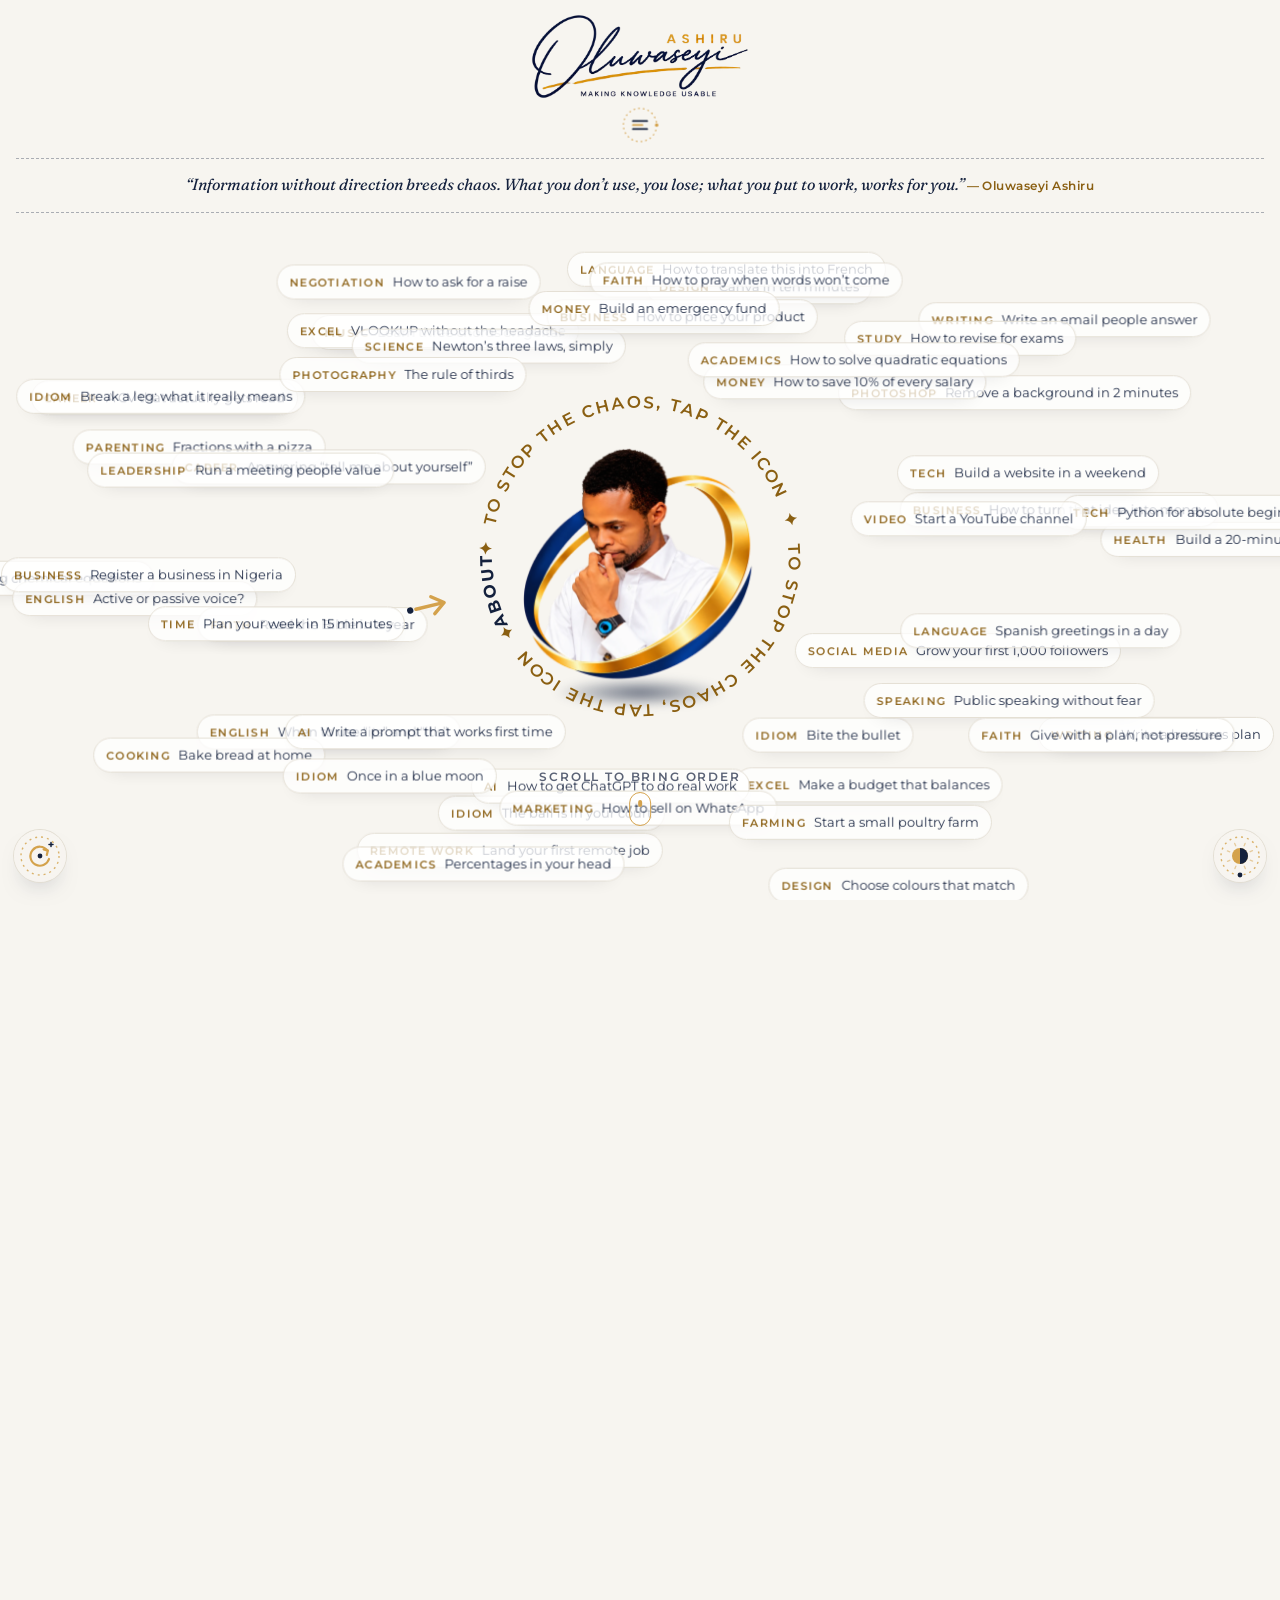
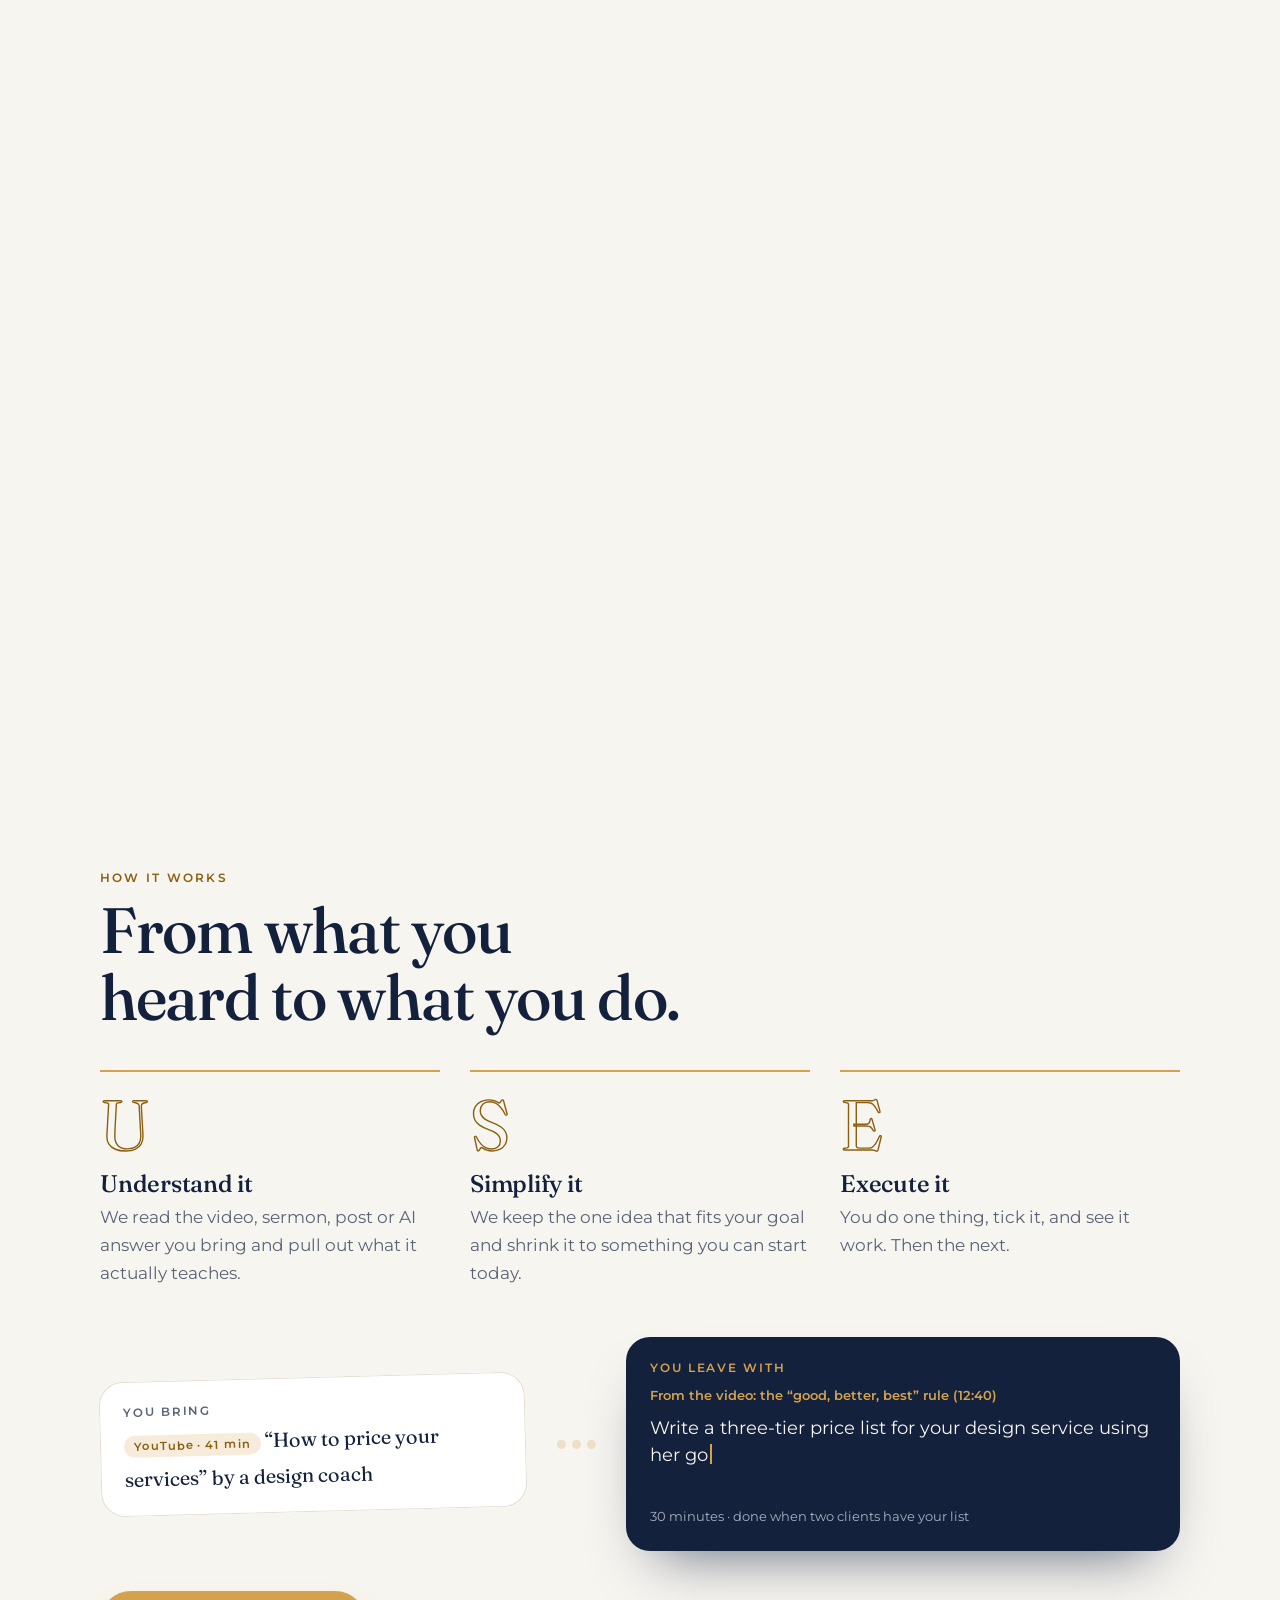
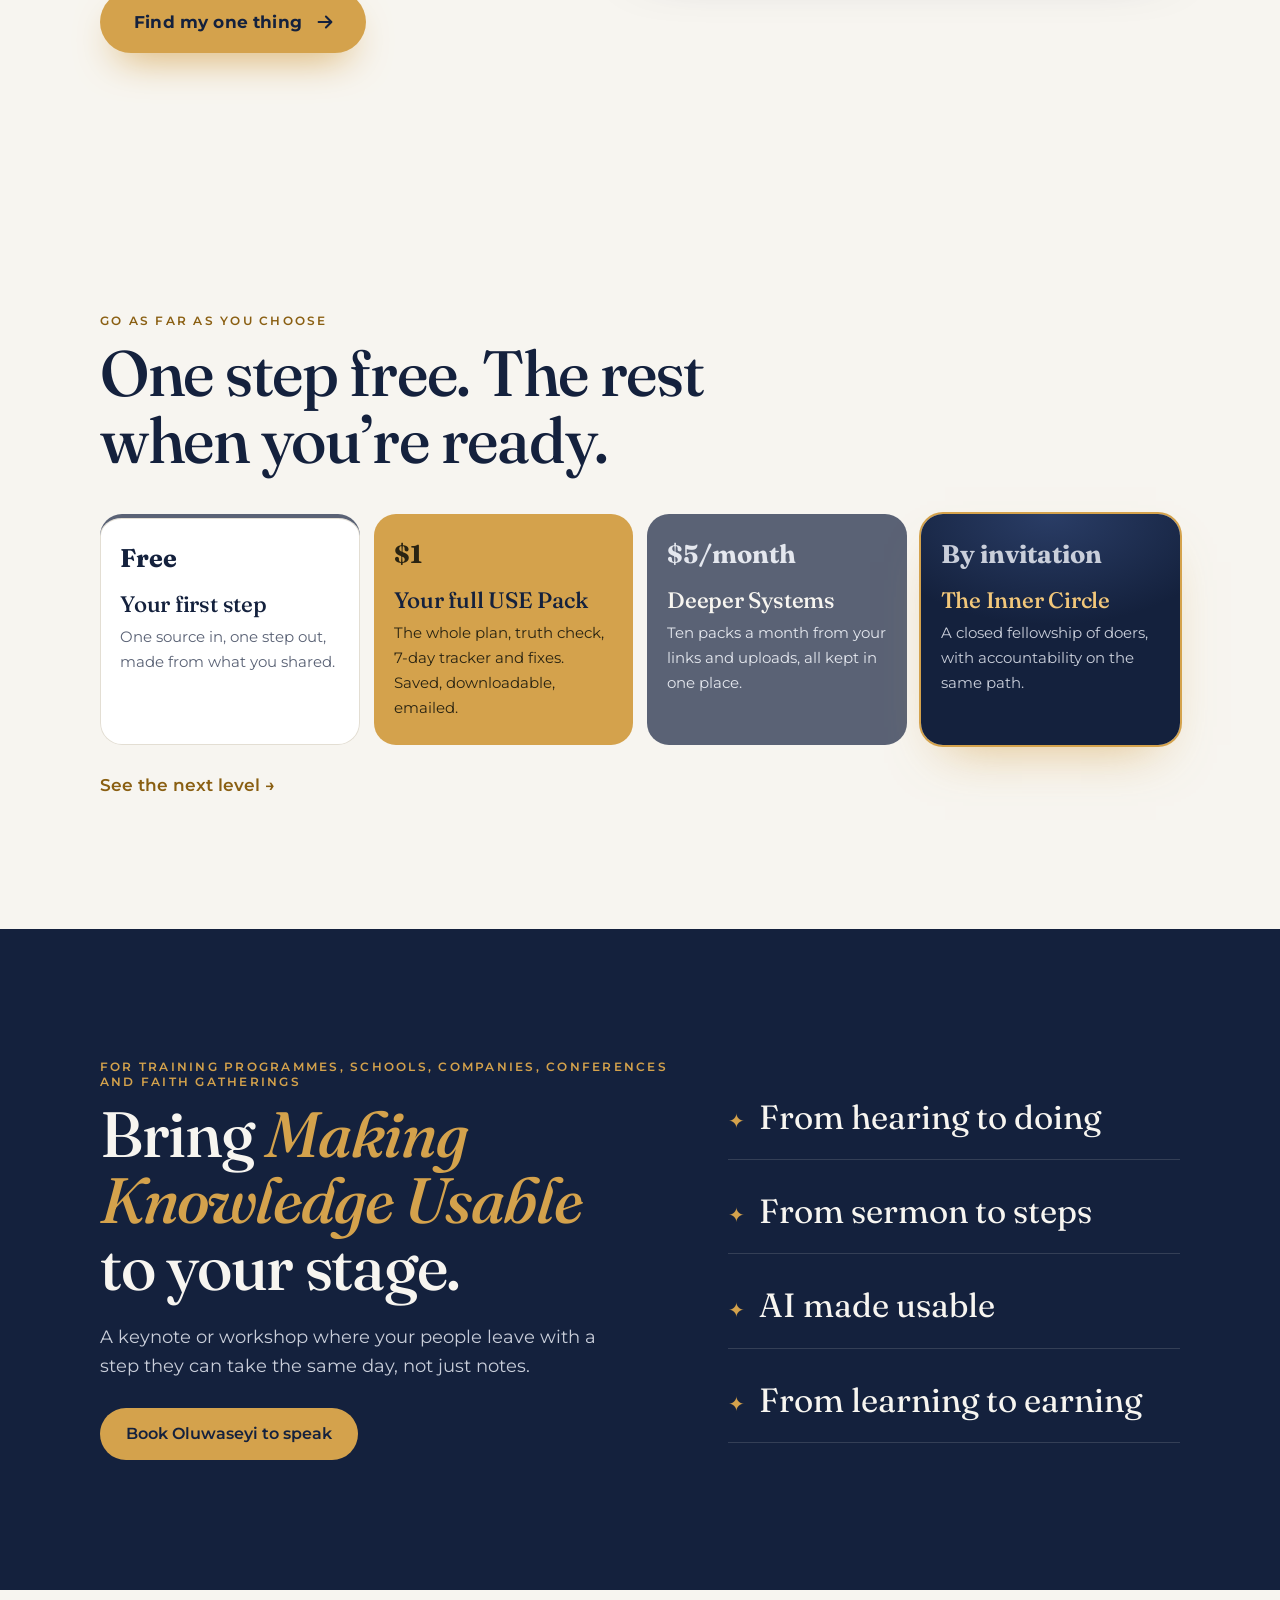
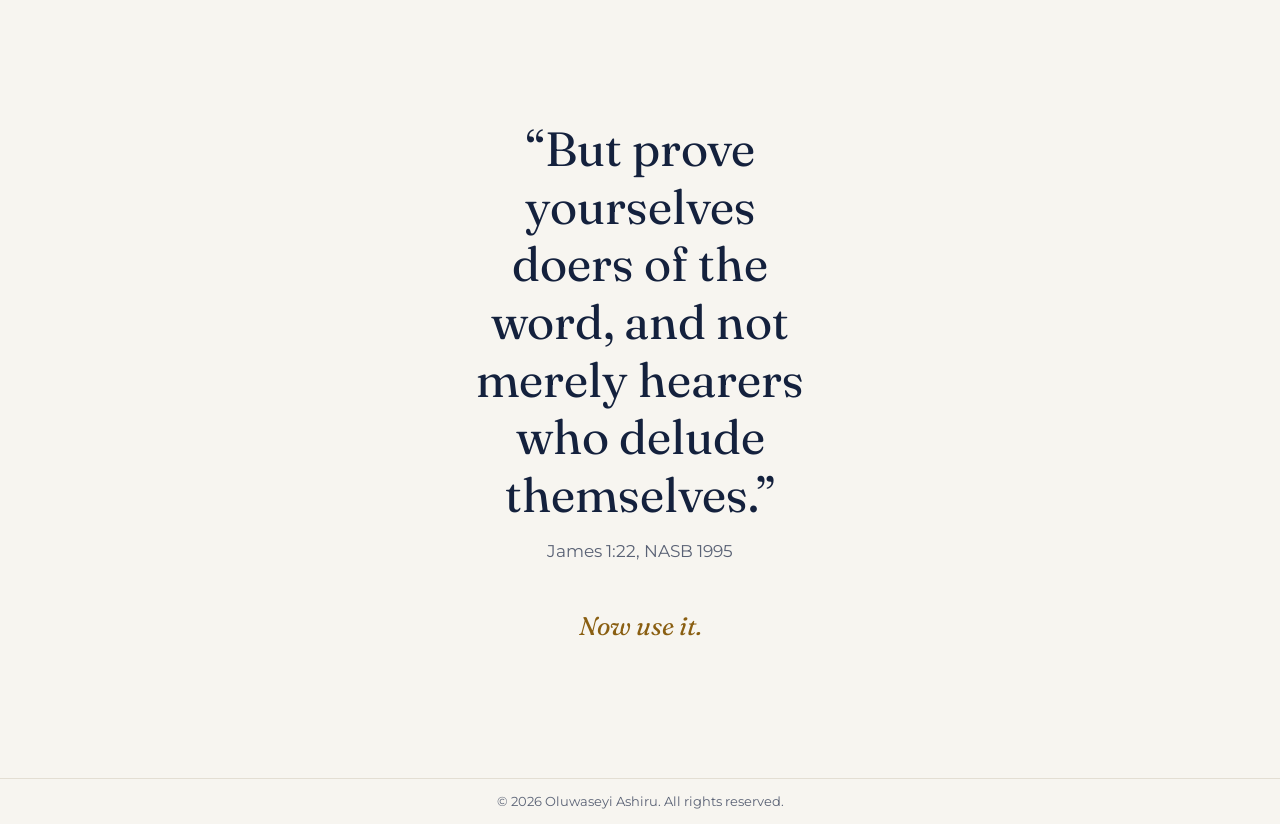
==== commit 9d9f80f4: "Show Deeper Systems as $5/month; send the Roast price to Meta - Home tier card and commit page now r" ====
--- a/index.html
+++ b/index.html
@@ -150,7 +150,7 @@
       <ol class="tiers">
         <li class="tier t1"><p class="t-price">Free</p><h3>Your first step</h3><p>One source in, one step out, made from what you shared.</p></li>
         <li class="tier t2"><p class="t-price">$1</p><h3>Your full USE Pack</h3><p>The whole plan, truth check, 7-day tracker and fixes. Saved, downloadable, emailed.</p></li>
-        <li class="tier t3"><p class="t-price">$5 <small>a month</small></p><h3>Deeper Systems</h3><p>Ten packs a month from your links and uploads, all kept in one place.</p></li>
+        <li class="tier t3"><p class="t-price">$5/month</p><h3>Deeper Systems</h3><p>Ten packs a month from your links and uploads, all kept in one place.</p></li>
         <li class="tier t4"><p class="t-price">By invitation</p><h3>The Inner Circle</h3><p>A closed fellowship of doers, with accountability on the same path.</p></li>
       </ol>
       <a class="act-link" href="commit.html">See the next level →</a>
@@ -183,7 +183,7 @@
 </footer>
 
 <script src="assets/js/config.js?v=20261031a"></script>
-<script src="assets/js/track.js?v=20261101a"></script>
+<script src="assets/js/track.js?v=20261101b"></script>
 <script src="assets/js/core.js?v=20261031a"></script>
 <script src="assets/js/home.js?v=20261031a"></script>
 <script src="assets/js/home2.js?v=20261031a"></script>
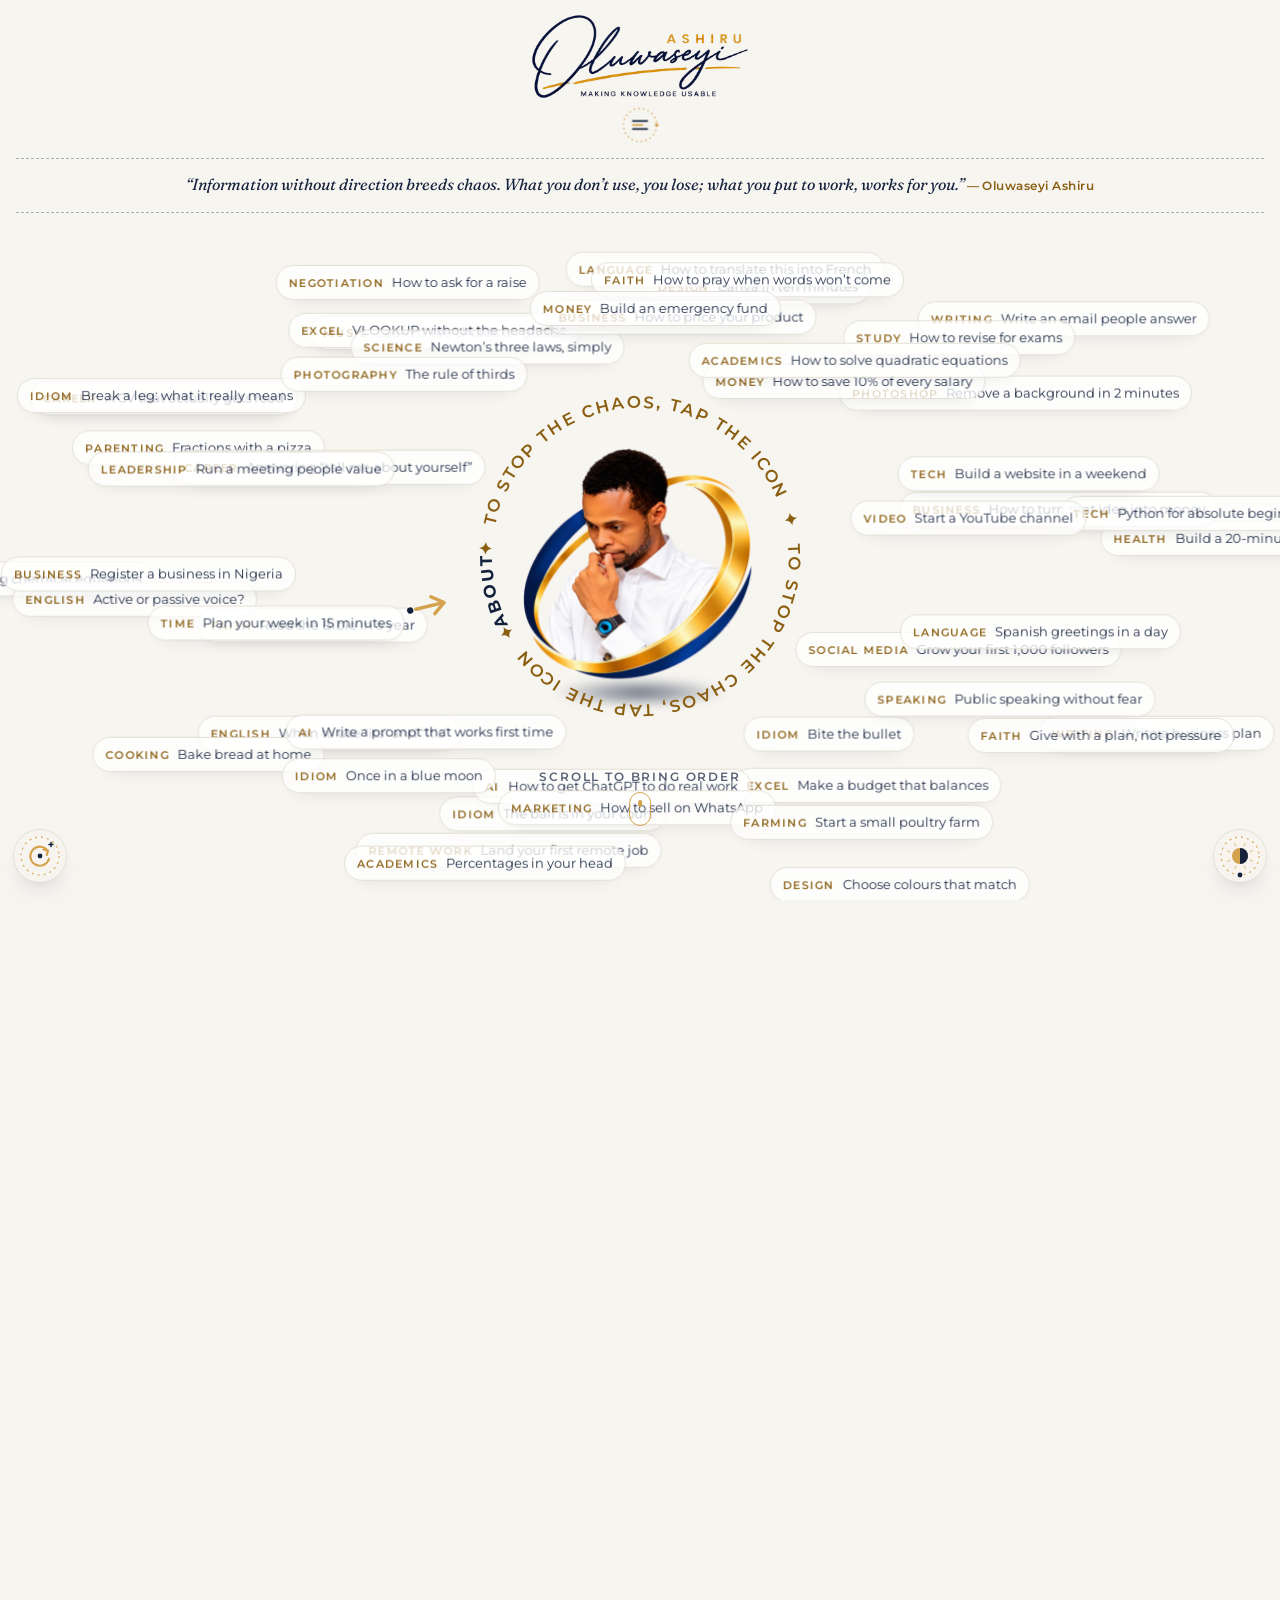
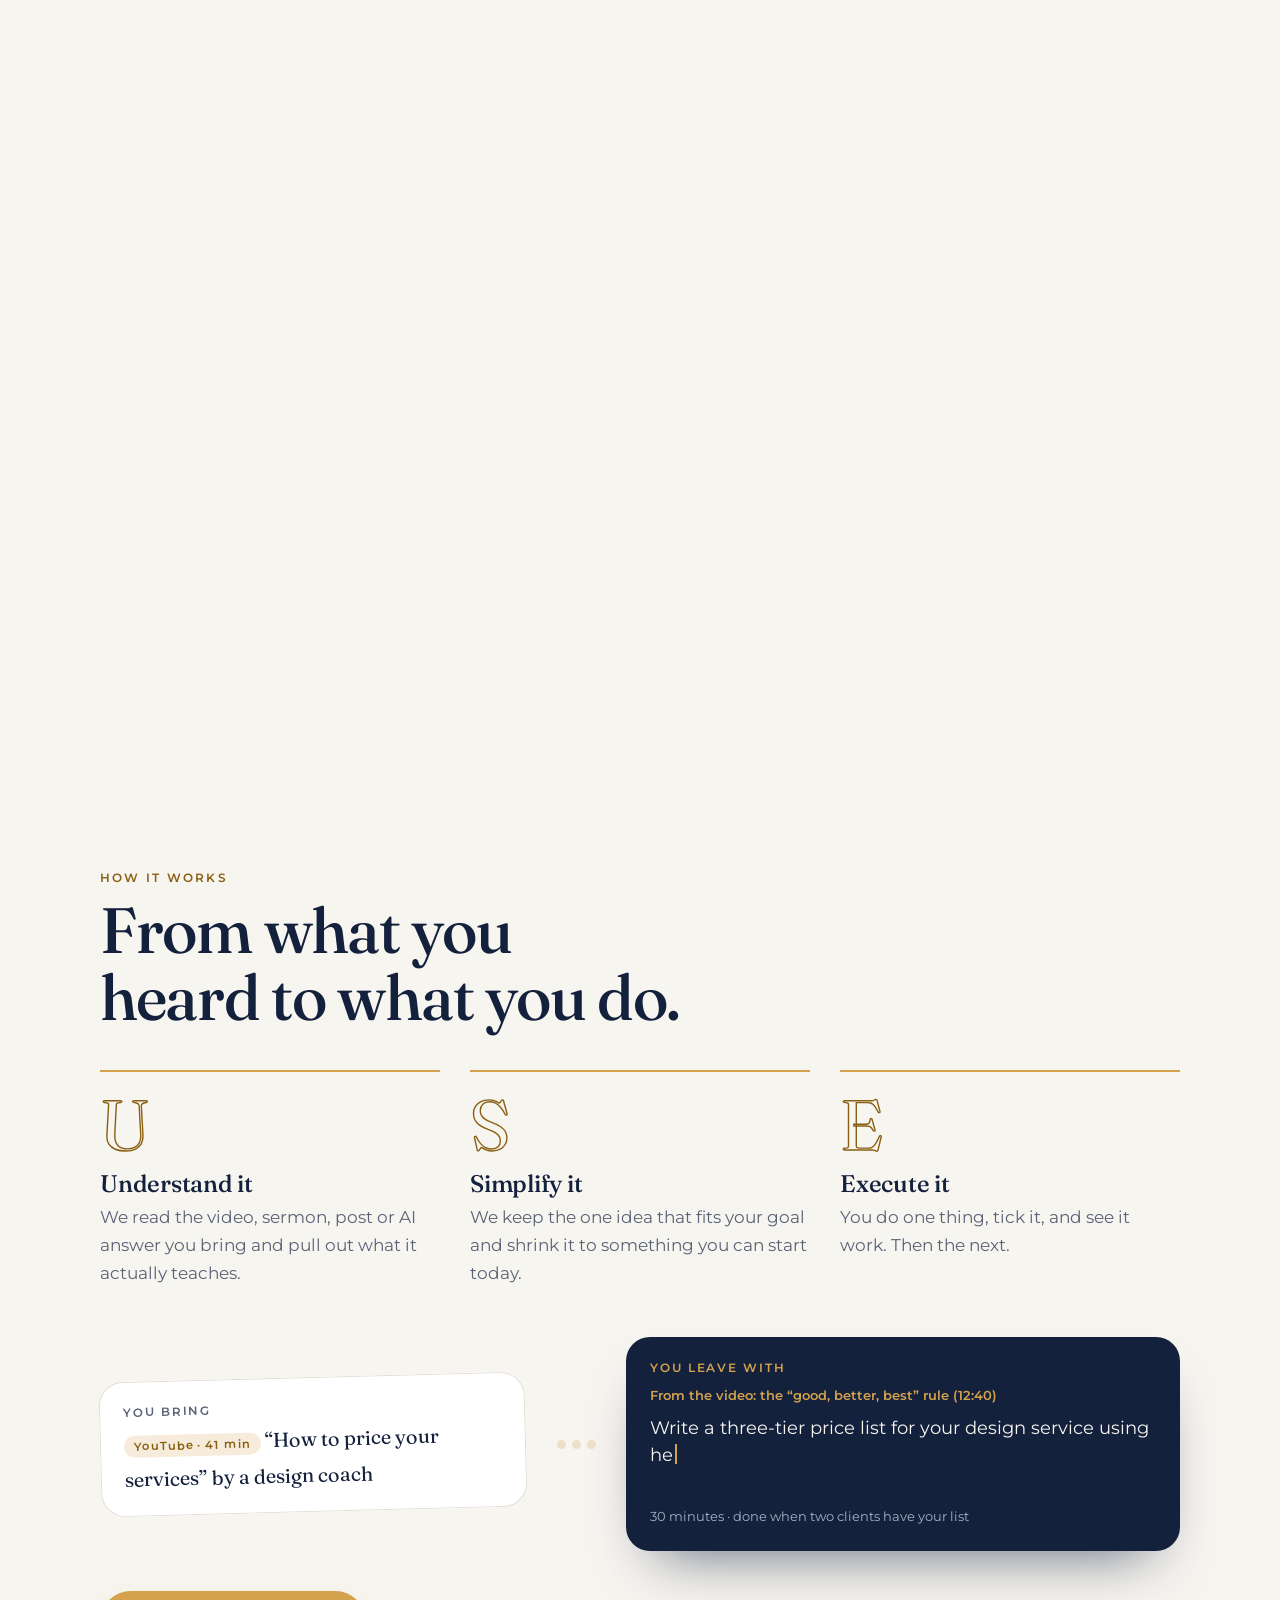
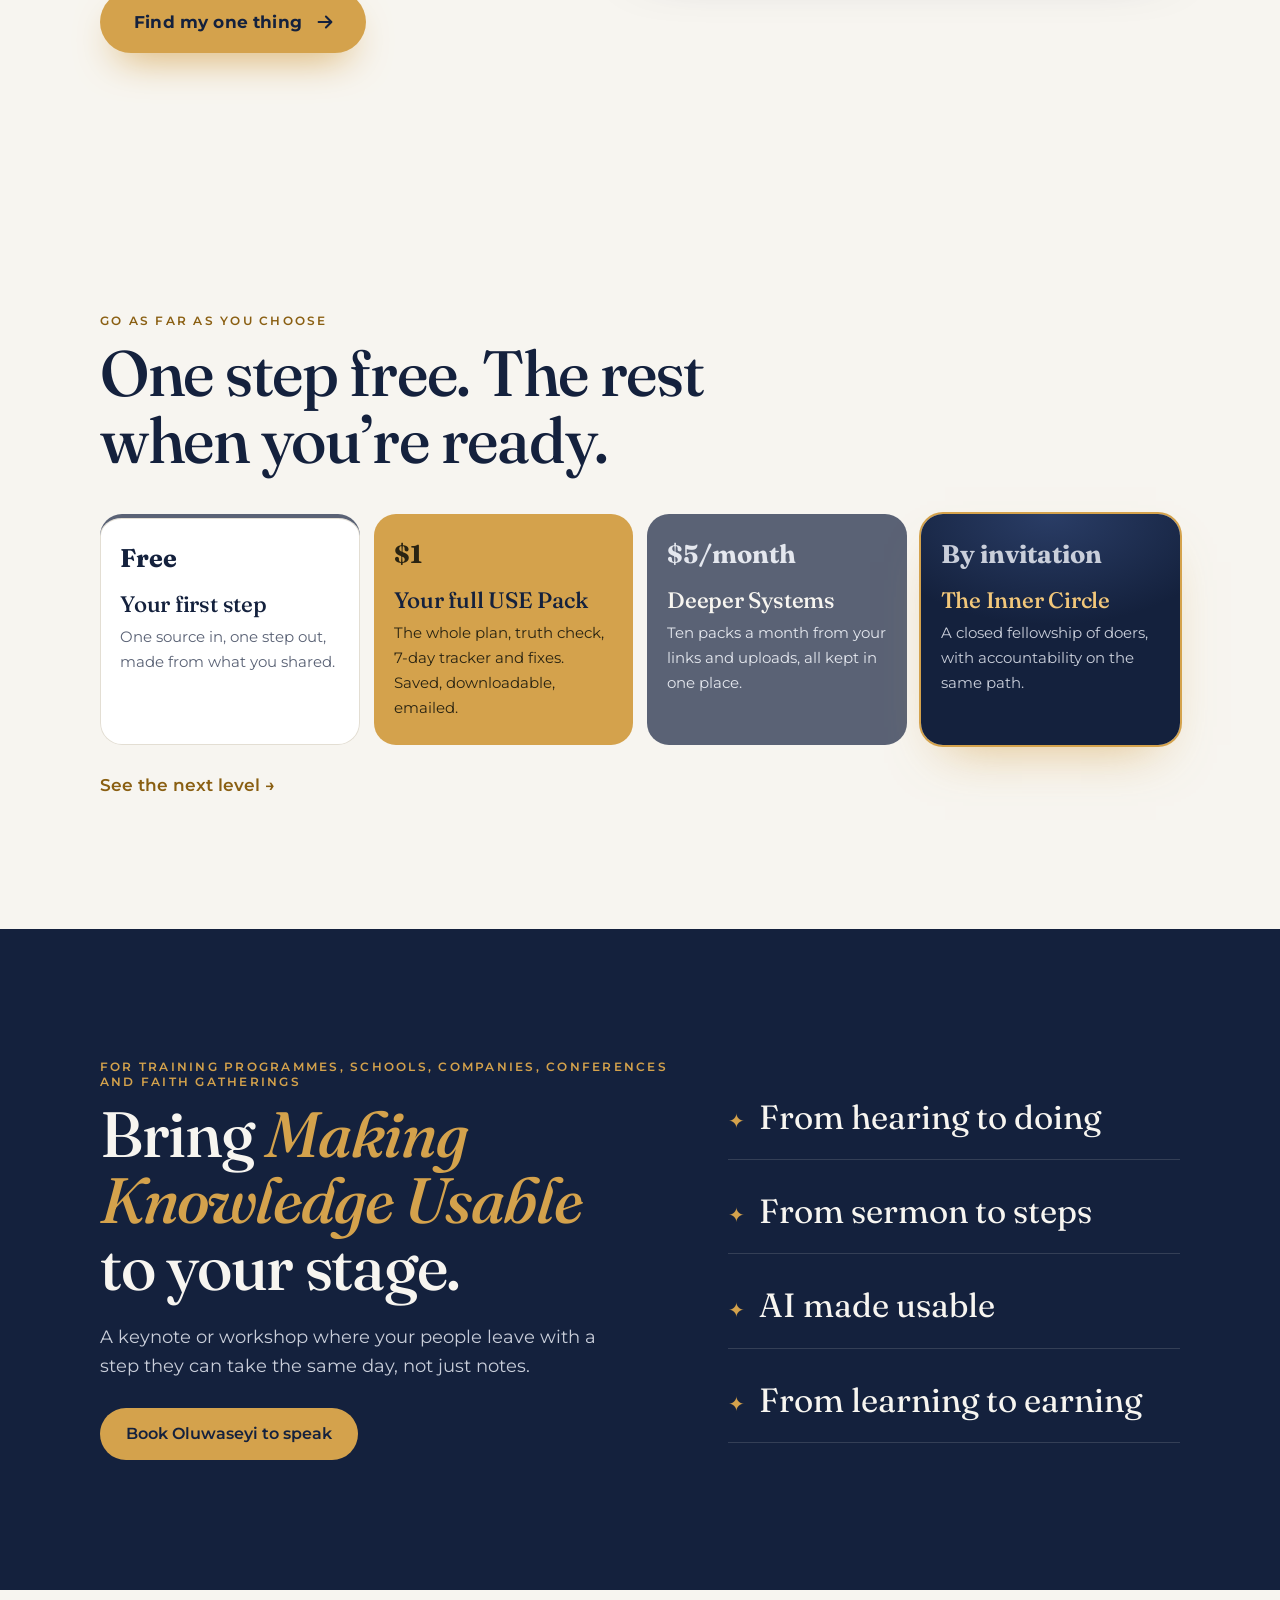
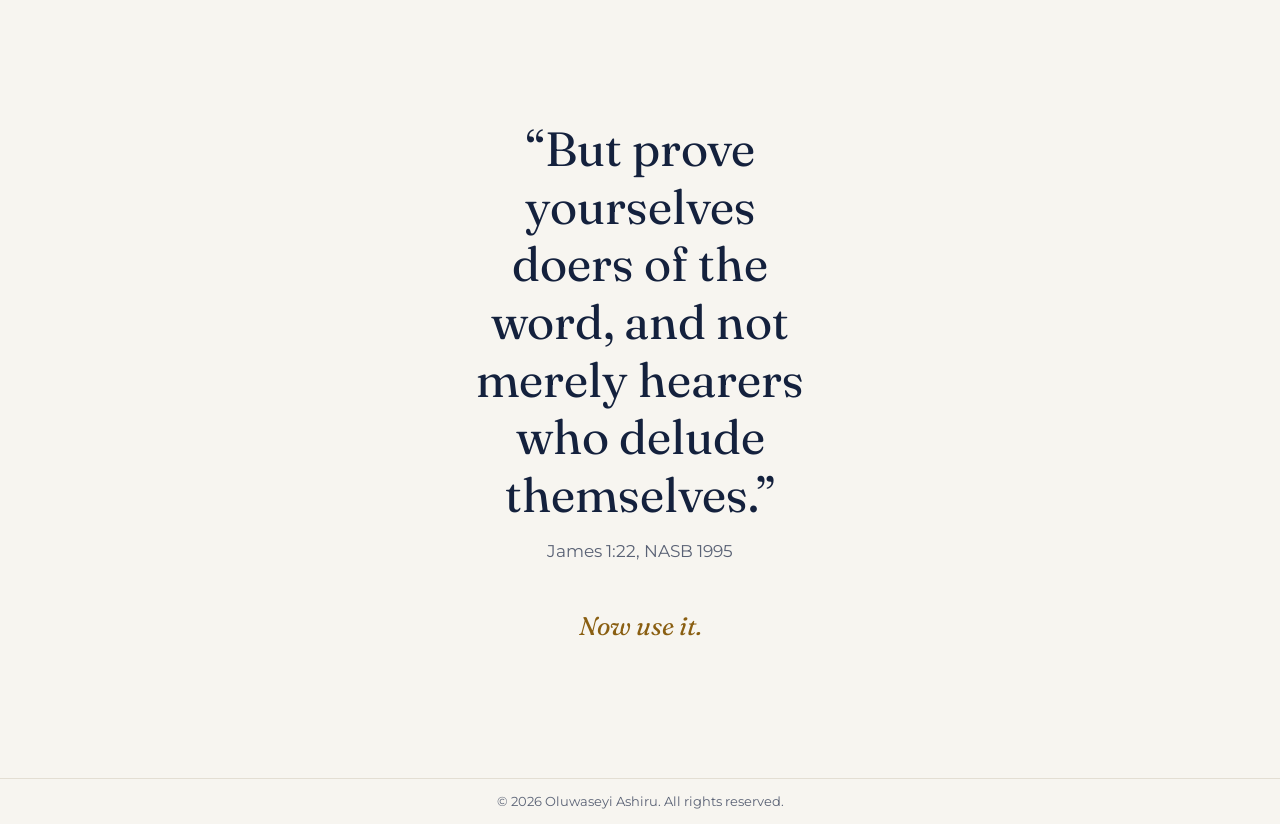
==== commit 118fb218: "About: lead with the record of work done and the brief (draft for approval) - Hero: name, role line " ====
--- a/index.html
+++ b/index.html
@@ -35,7 +35,7 @@
 <script type="application/ld+json">
 {"@context":"https://schema.org","@graph":[
  {"@type":"WebSite","@id":"https://oluwaseyiashiru.com/#website","url":"https://oluwaseyiashiru.com/","name":"Oluwaseyi Ashiru","description":"Making Knowledge Usable","publisher":{"@id":"https://oluwaseyiashiru.com/#person"},"inLanguage":"en"},
- {"@type":"Person","@id":"https://oluwaseyiashiru.com/#person","name":"Oluwaseyi Ashiru","url":"https://oluwaseyiashiru.com/","image":"https://oluwaseyiashiru.com/assets/img/portrait.webp","jobTitle":"Speaker and educator","slogan":"Making Knowledge Usable","email":"mailto:info@oluwaseyiashiru.com","knowsAbout":["Knowledge application","Personal productivity","Execution","Learning to action","Public speaking","Workshops"]}
+ {"@type":"Person","@id":"https://oluwaseyiashiru.com/#person","name":"Oluwaseyi Ashiru","url":"https://oluwaseyiashiru.com/","image":"https://oluwaseyiashiru.com/assets/img/portrait.webp","jobTitle":"Full stack software engineer and Lead Facilitator","worksFor":{"@type":"Organization","name":"Everything Remote Job","url":"https://everythingremotejob.com/"},"slogan":"Making Knowledge Usable","email":"mailto:info@oluwaseyiashiru.com","knowsAbout":["Knowledge application","Personal productivity","Execution","Learning to action","Public speaking","Workshops"]}
 ]}
 </script>
 <meta name="theme-color" content="#14213D">
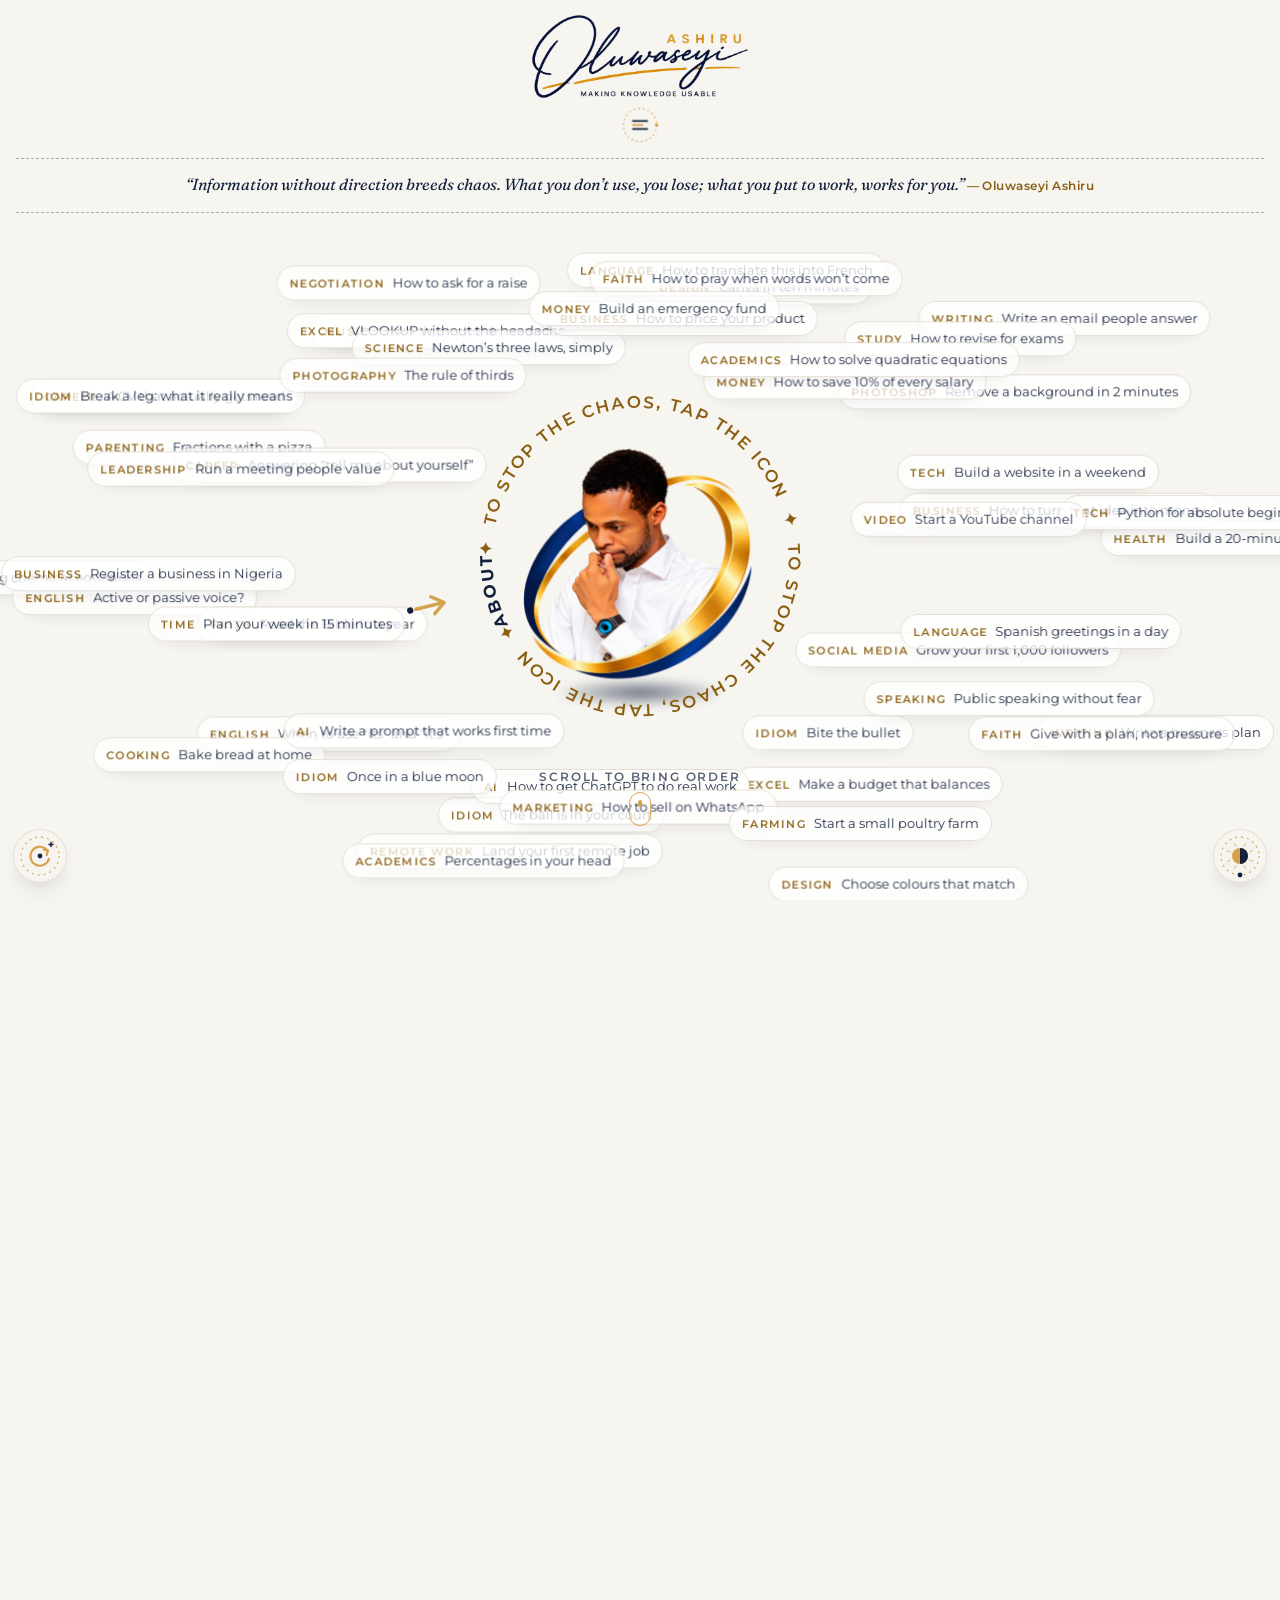
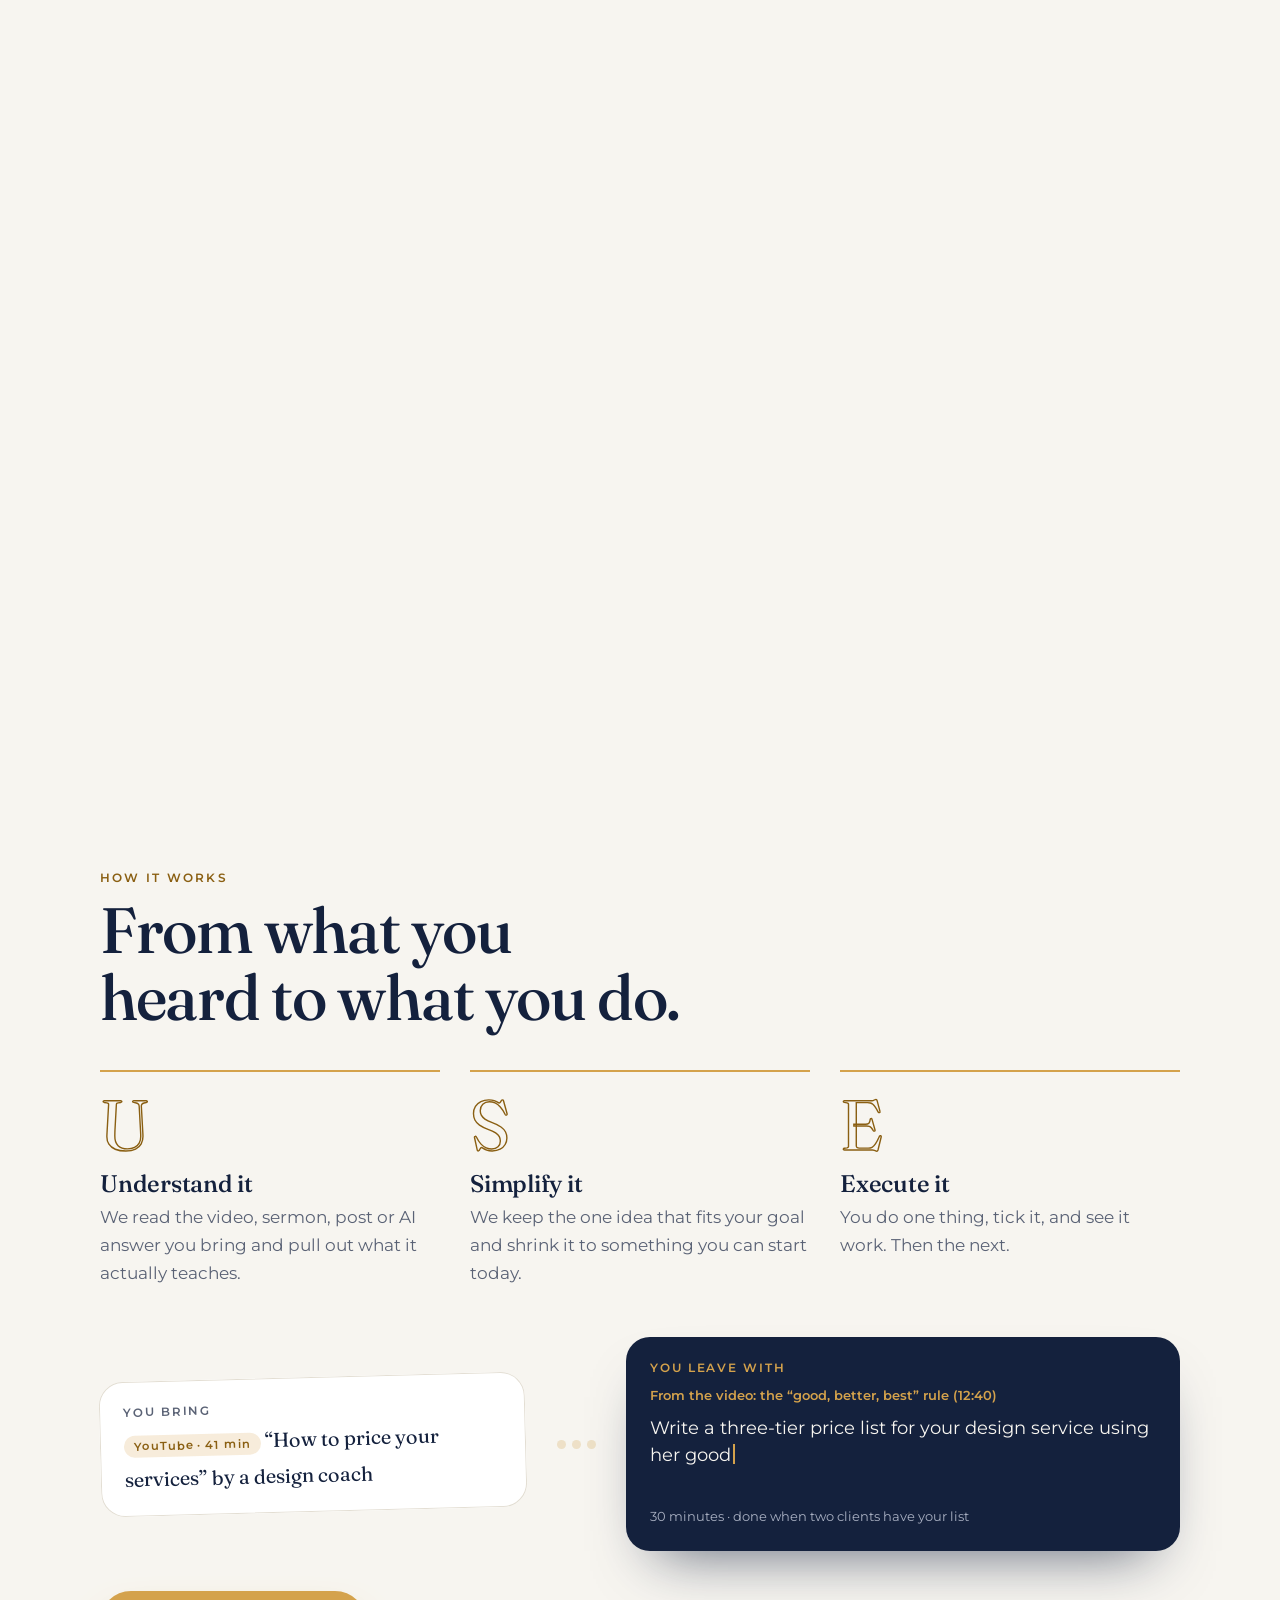
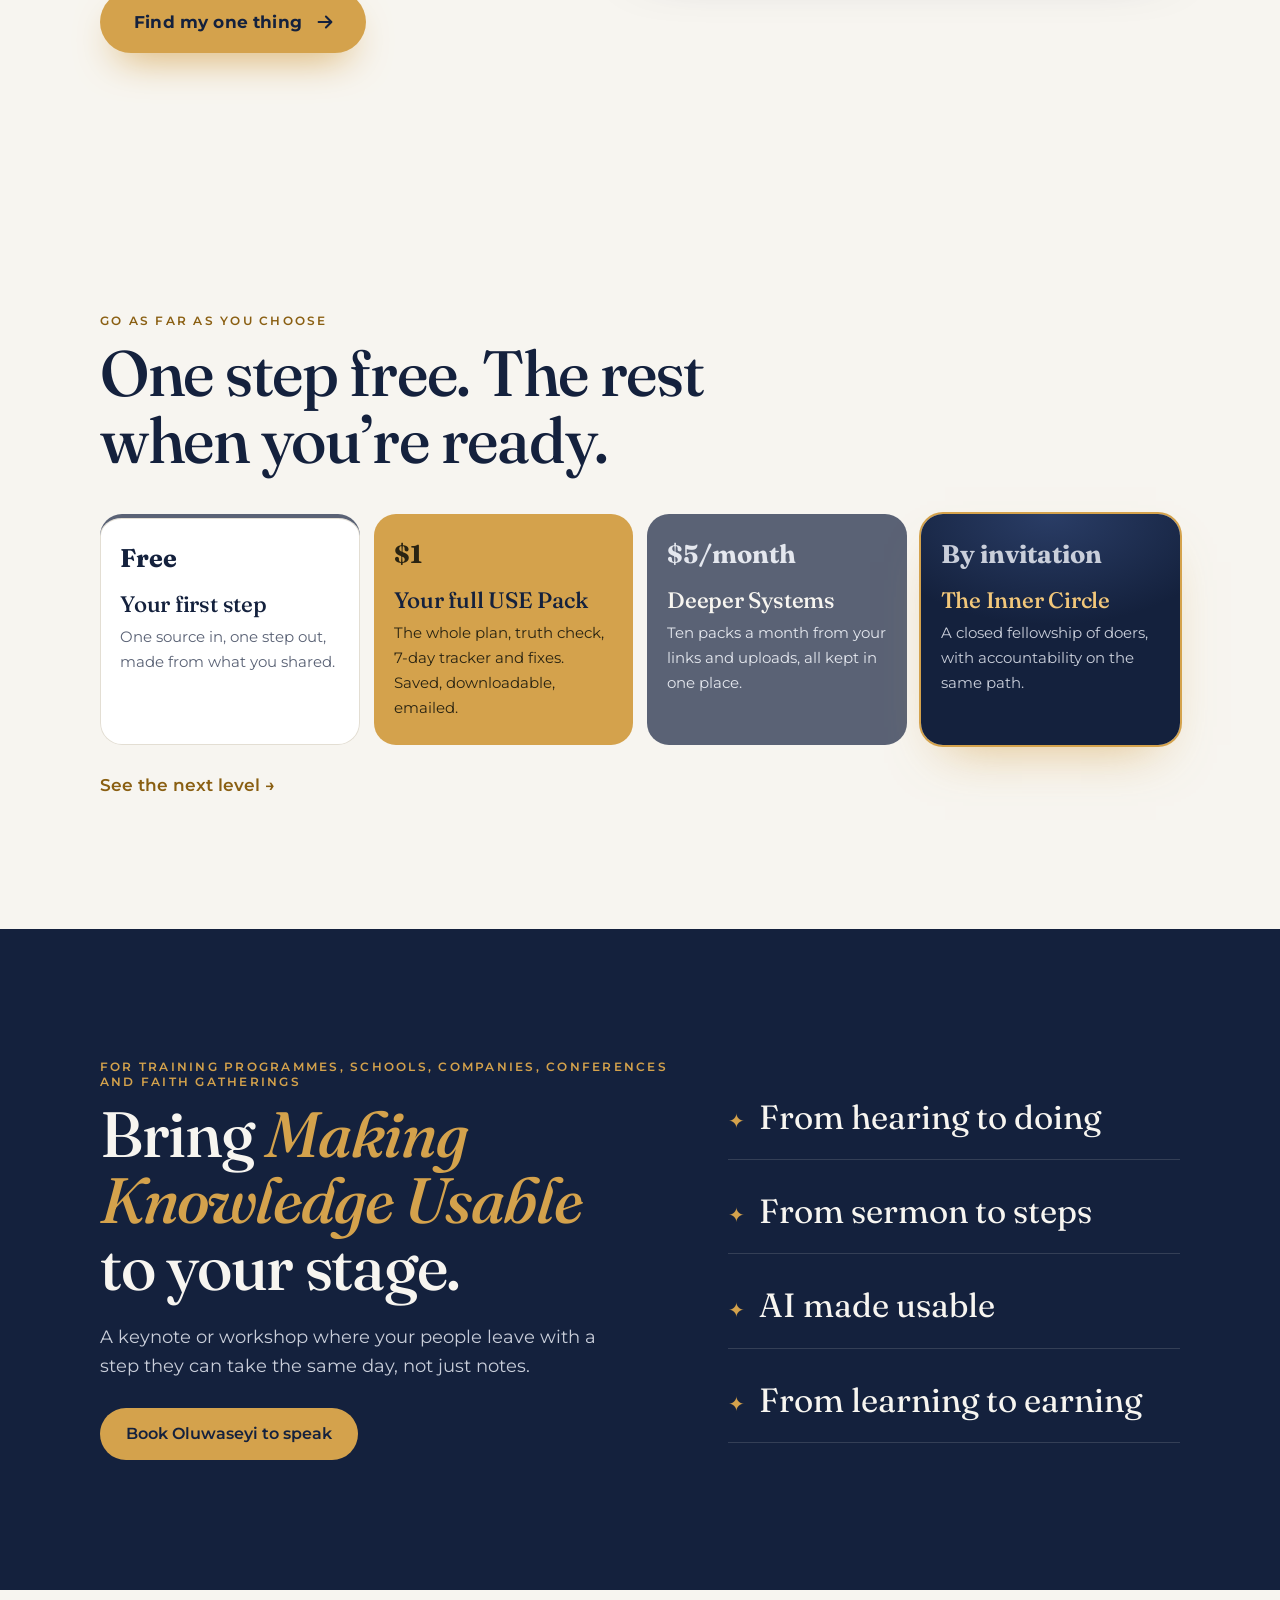
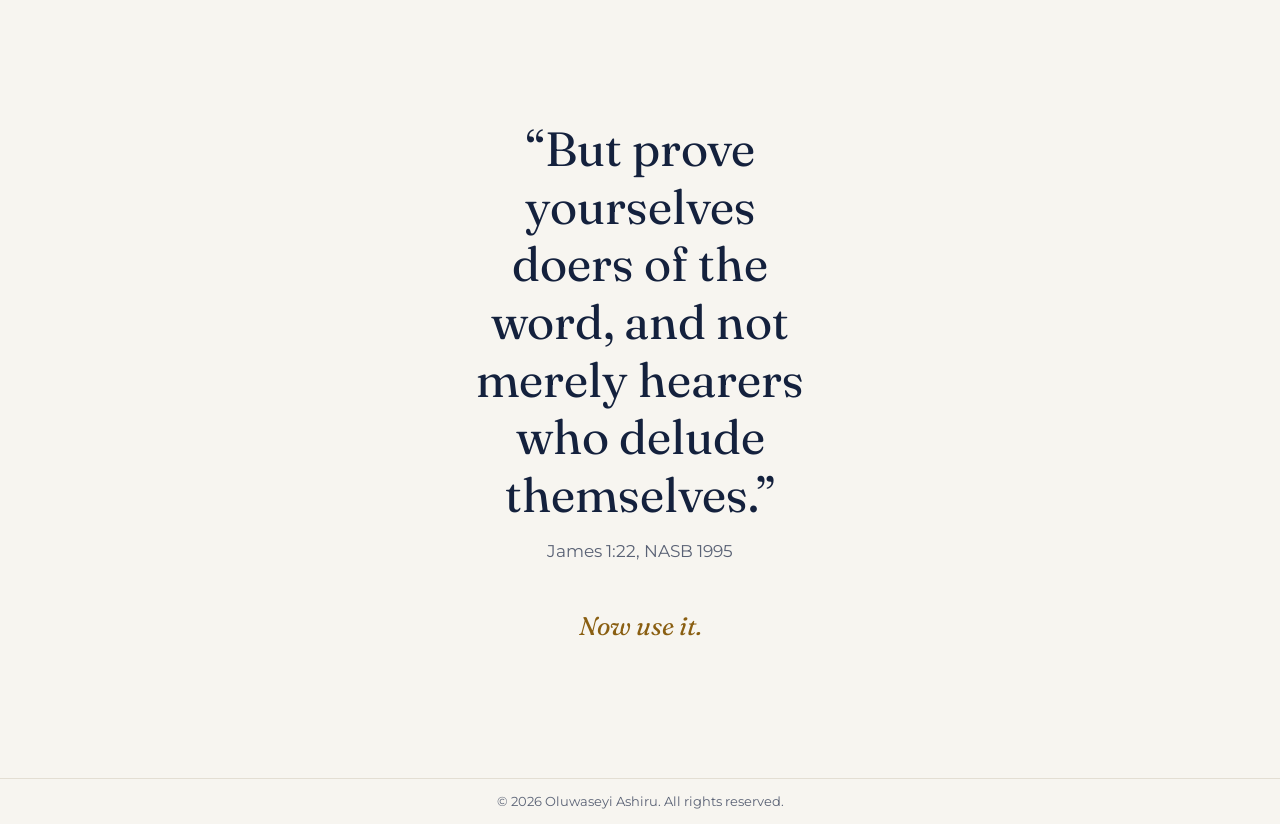
==== commit 3ea9e08f: "Move DO THIS to oluwaseyiashiru.com/dothis (no hyphen) - do-this.html -> dothis.html, served by GitH" ====
--- a/index.html
+++ b/index.html
@@ -76,7 +76,7 @@
         <li class="ns-g"><button type="button" class="ns-gb" aria-expanded="false"><span class="ns-n">02</span><span class="ns-t">Make it usable</span><span class="ns-d">Your free first step, and the next level</span><span class="ns-chev" aria-hidden="true"></span></button>
           <ul class="ns-sub"><li><a href="start.html"><span class="ns-st">Start</span><span class="ns-sd">Find your one thing, free</span></a></li><li><a href="commit.html"><span class="ns-st">Next level</span><span class="ns-sd">The $1 commitment, Deeper Systems, Inner Circle</span></a></li></ul></li>
         <li><a href="roast.html"><span class="ns-n">03</span><span class="ns-t">Roast Room</span><span class="ns-d">Get your business idea roasted</span></a></li>
-        <li><a href="do-this.html"><span class="ns-n">04</span><span class="ns-t">DO THIS</span><span class="ns-d">The live execution experience · free</span></a></li>
+        <li><a href="dothis"><span class="ns-n">04</span><span class="ns-t">DO THIS</span><span class="ns-d">The live execution experience · free</span></a></li>
         <li class="ns-g"><button type="button" class="ns-gb" aria-expanded="false"><span class="ns-n">05</span><span class="ns-t">Meet Oluwaseyi</span><span class="ns-d">Speaking, his story, and how to reach him</span><span class="ns-chev" aria-hidden="true"></span></button>
           <ul class="ns-sub"><li><a href="speak.html"><span class="ns-st">Speaking</span><span class="ns-sd">Book Oluwaseyi for your event</span></a></li><li><a href="about.html"><span class="ns-st">About and contact</span><span class="ns-sd">His story, the USE method, talk to him</span></a></li></ul></li>
       </ol>
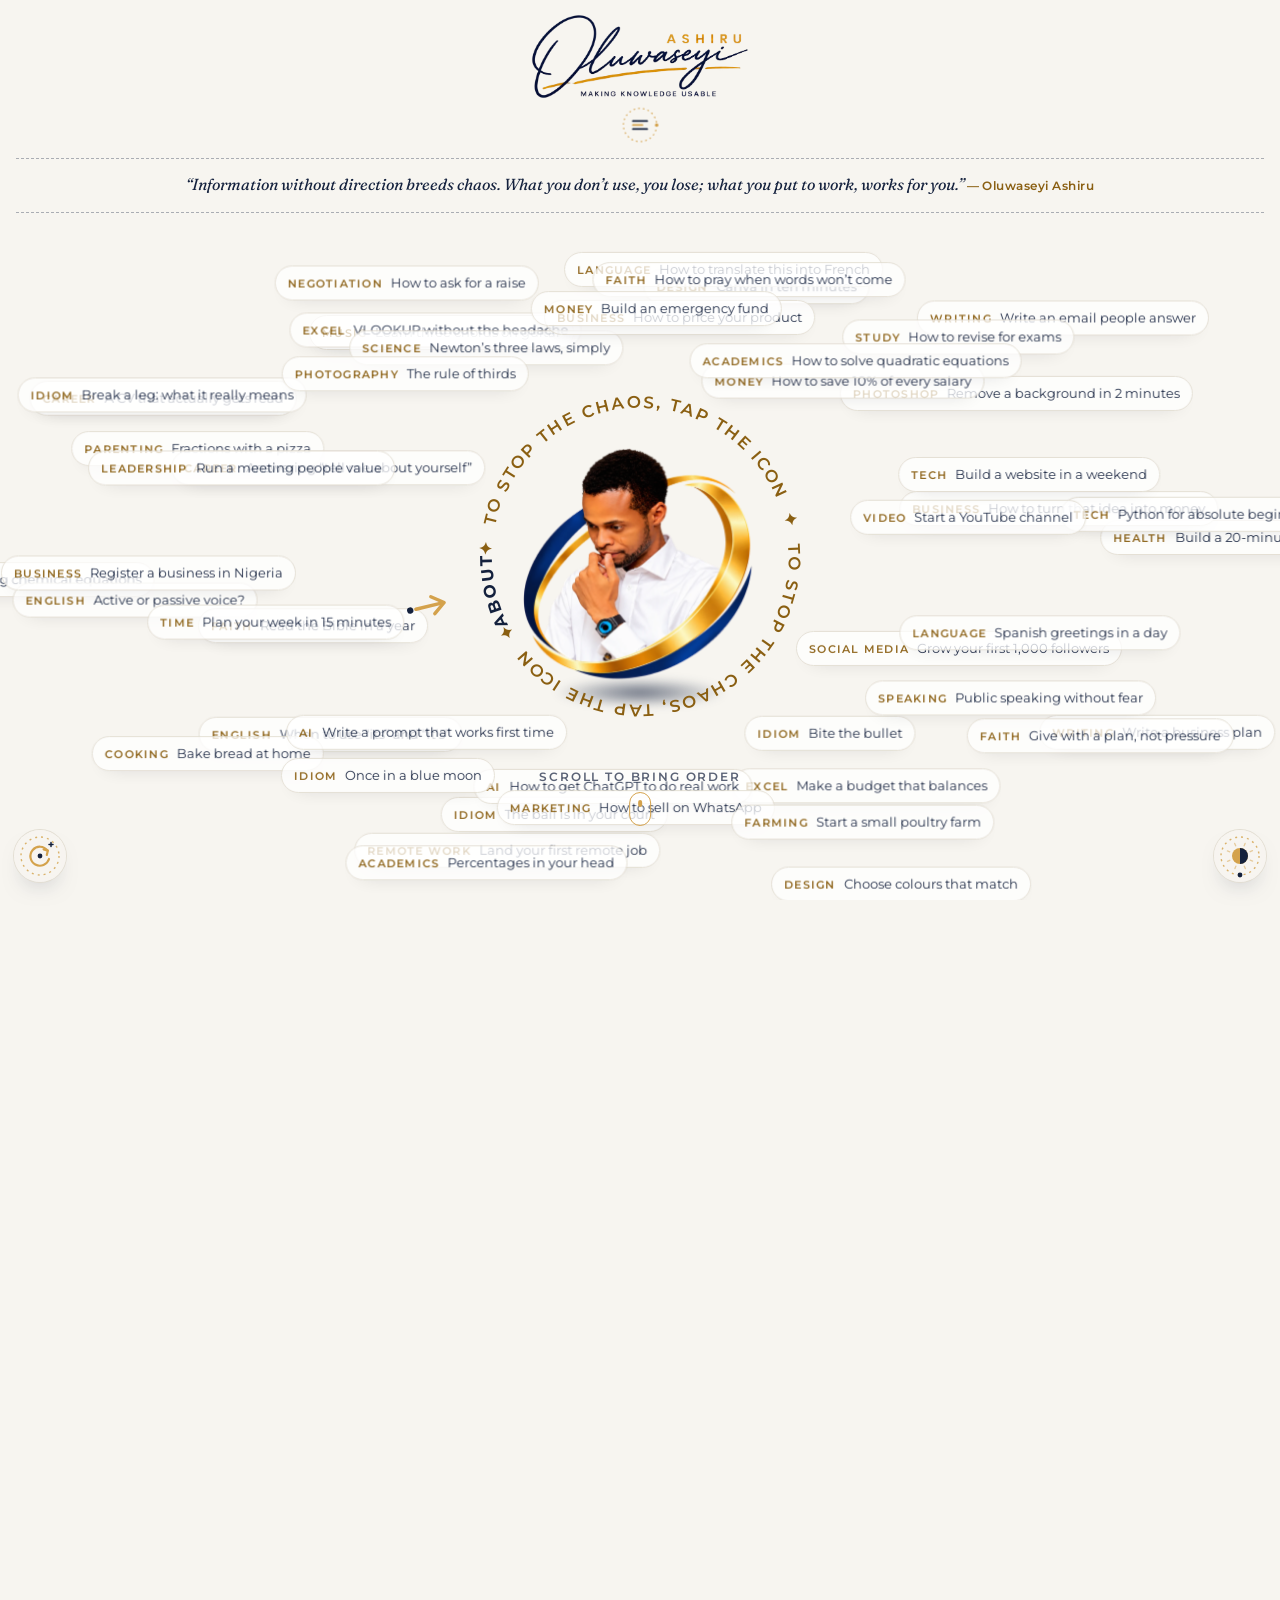
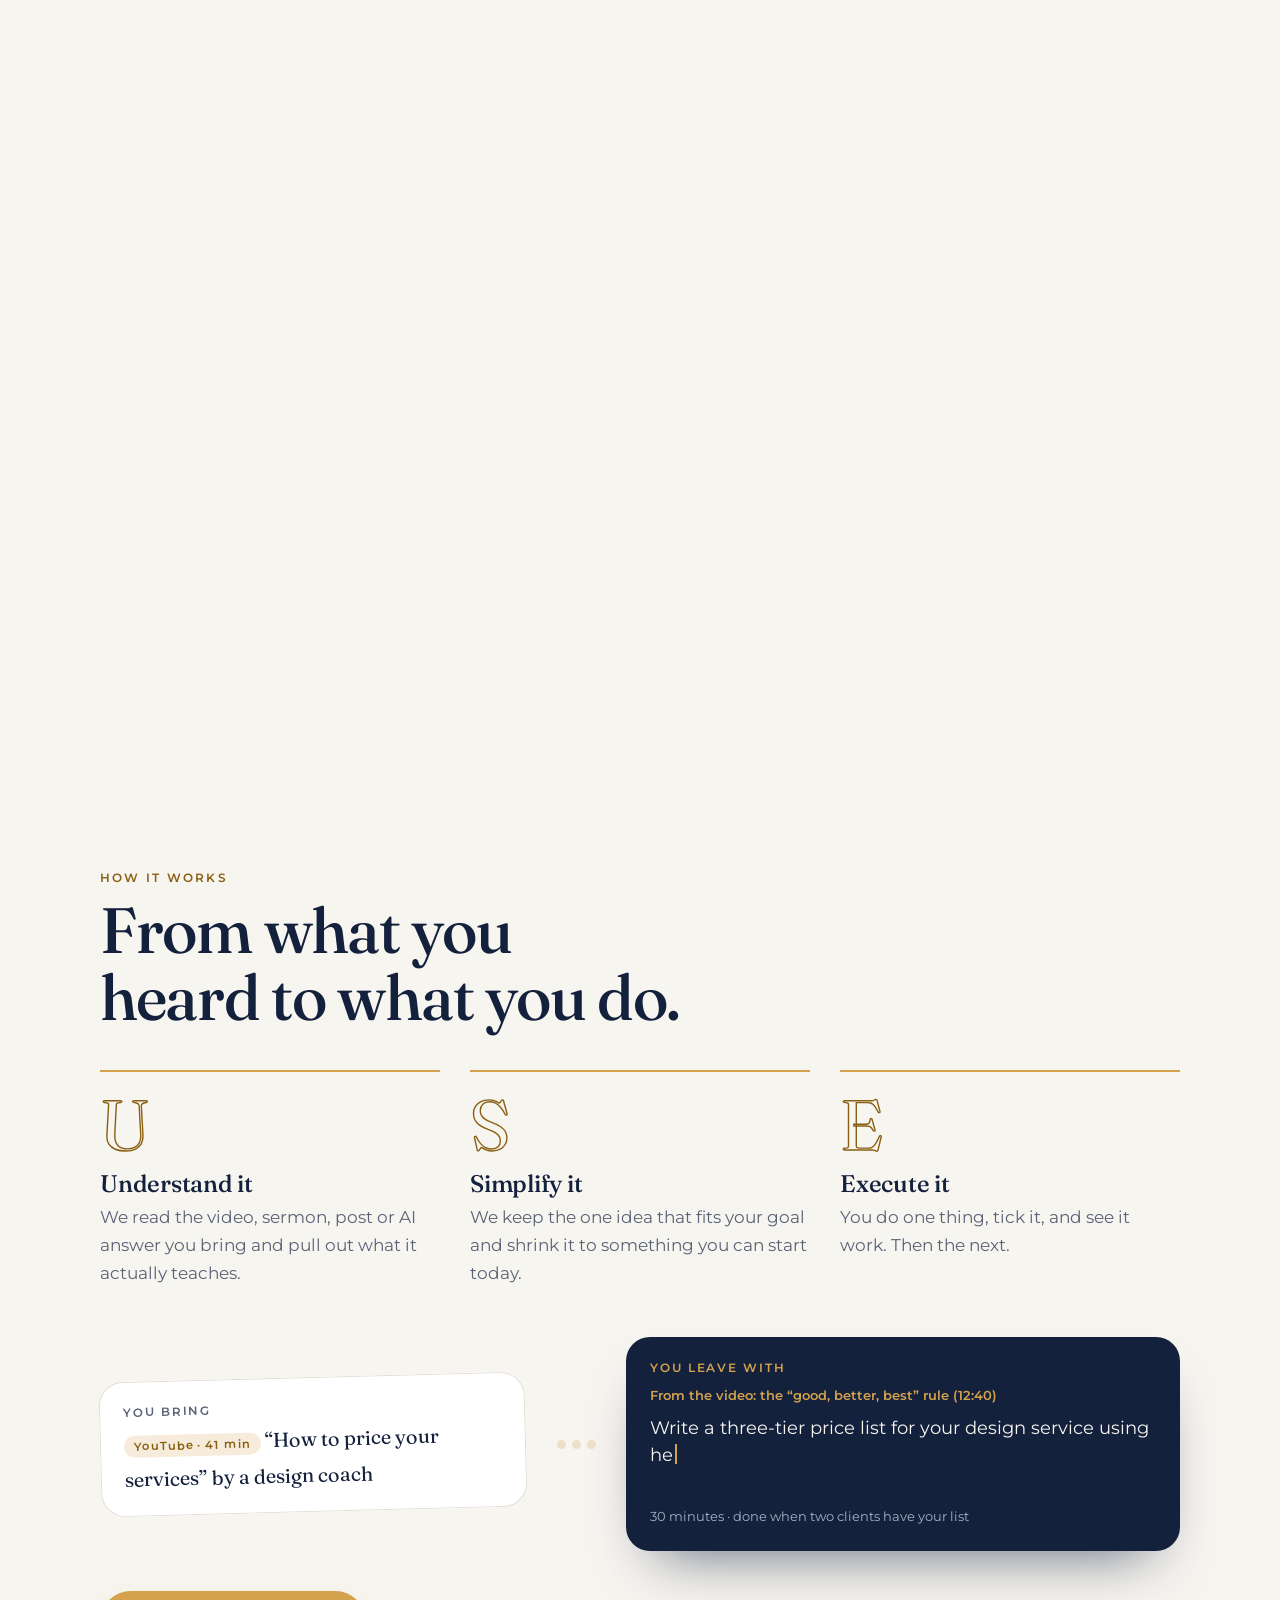
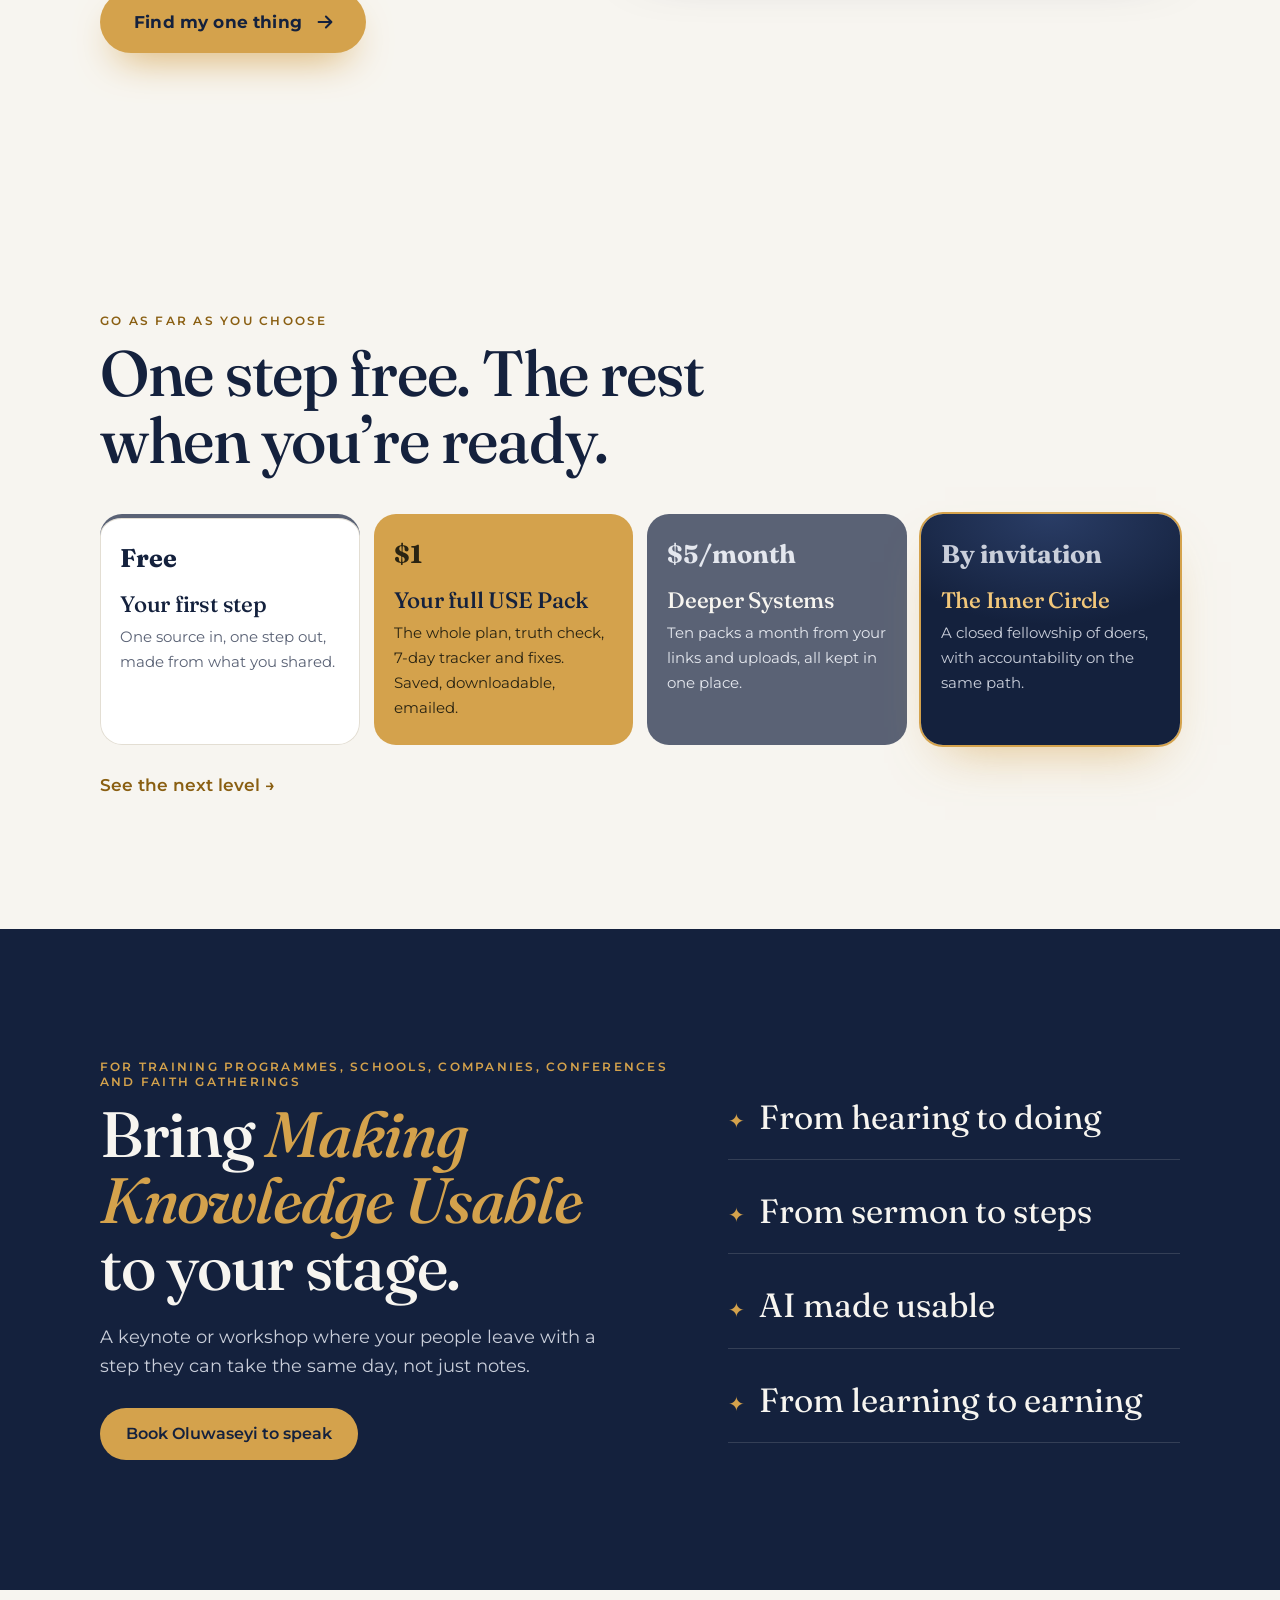
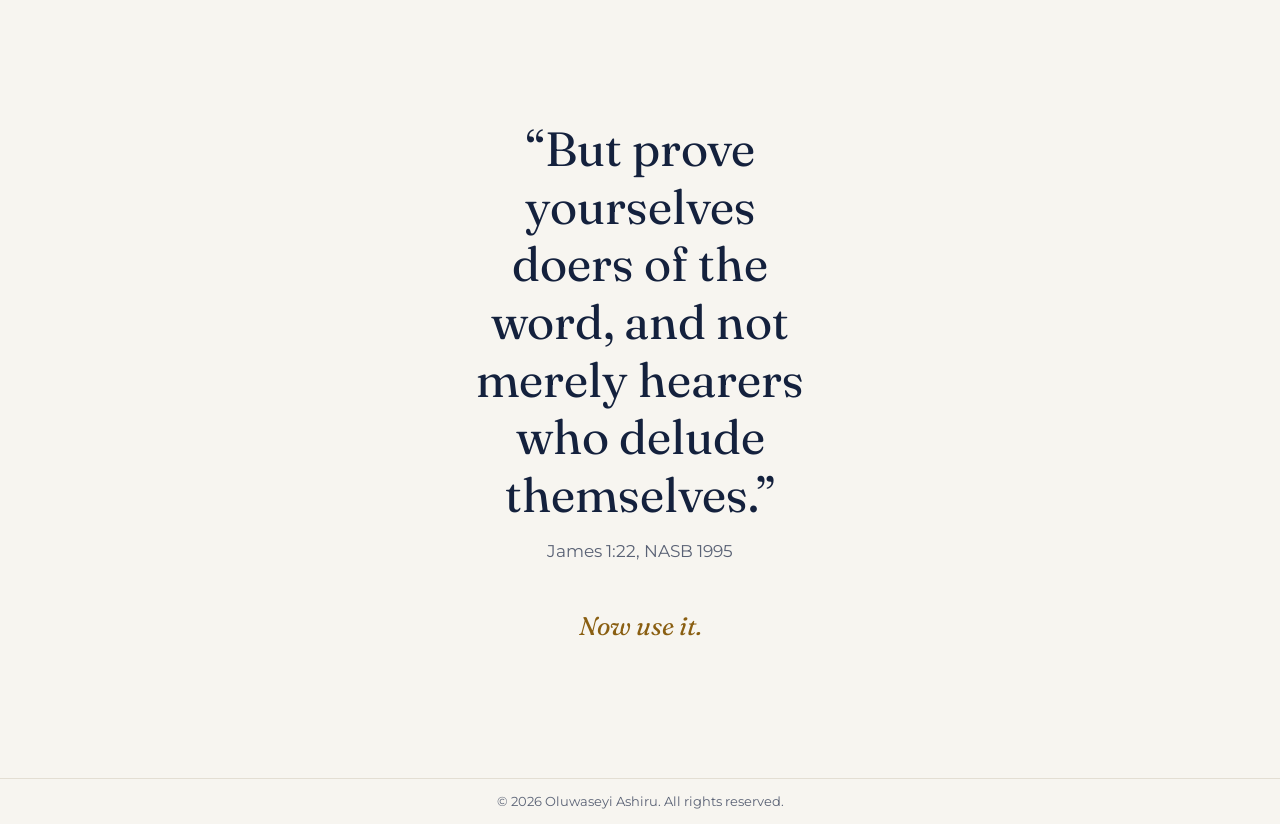
==== commit 55fc13c0: "Serve DO THIS from dothis/index.html so /dothis works on GitHub Pages The site has .nojekyll, so Pag" ====
--- a/index.html
+++ b/index.html
@@ -76,7 +76,7 @@
         <li class="ns-g"><button type="button" class="ns-gb" aria-expanded="false"><span class="ns-n">02</span><span class="ns-t">Make it usable</span><span class="ns-d">Your free first step, and the next level</span><span class="ns-chev" aria-hidden="true"></span></button>
           <ul class="ns-sub"><li><a href="start.html"><span class="ns-st">Start</span><span class="ns-sd">Find your one thing, free</span></a></li><li><a href="commit.html"><span class="ns-st">Next level</span><span class="ns-sd">The $1 commitment, Deeper Systems, Inner Circle</span></a></li></ul></li>
         <li><a href="roast.html"><span class="ns-n">03</span><span class="ns-t">Roast Room</span><span class="ns-d">Get your business idea roasted</span></a></li>
-        <li><a href="dothis"><span class="ns-n">04</span><span class="ns-t">DO THIS</span><span class="ns-d">The live execution experience · free</span></a></li>
+        <li><a href="dothis/"><span class="ns-n">04</span><span class="ns-t">DO THIS</span><span class="ns-d">The live execution experience · free</span></a></li>
         <li class="ns-g"><button type="button" class="ns-gb" aria-expanded="false"><span class="ns-n">05</span><span class="ns-t">Meet Oluwaseyi</span><span class="ns-d">Speaking, his story, and how to reach him</span><span class="ns-chev" aria-hidden="true"></span></button>
           <ul class="ns-sub"><li><a href="speak.html"><span class="ns-st">Speaking</span><span class="ns-sd">Book Oluwaseyi for your event</span></a></li><li><a href="about.html"><span class="ns-st">About and contact</span><span class="ns-sd">His story, the USE method, talk to him</span></a></li></ul></li>
       </ol>
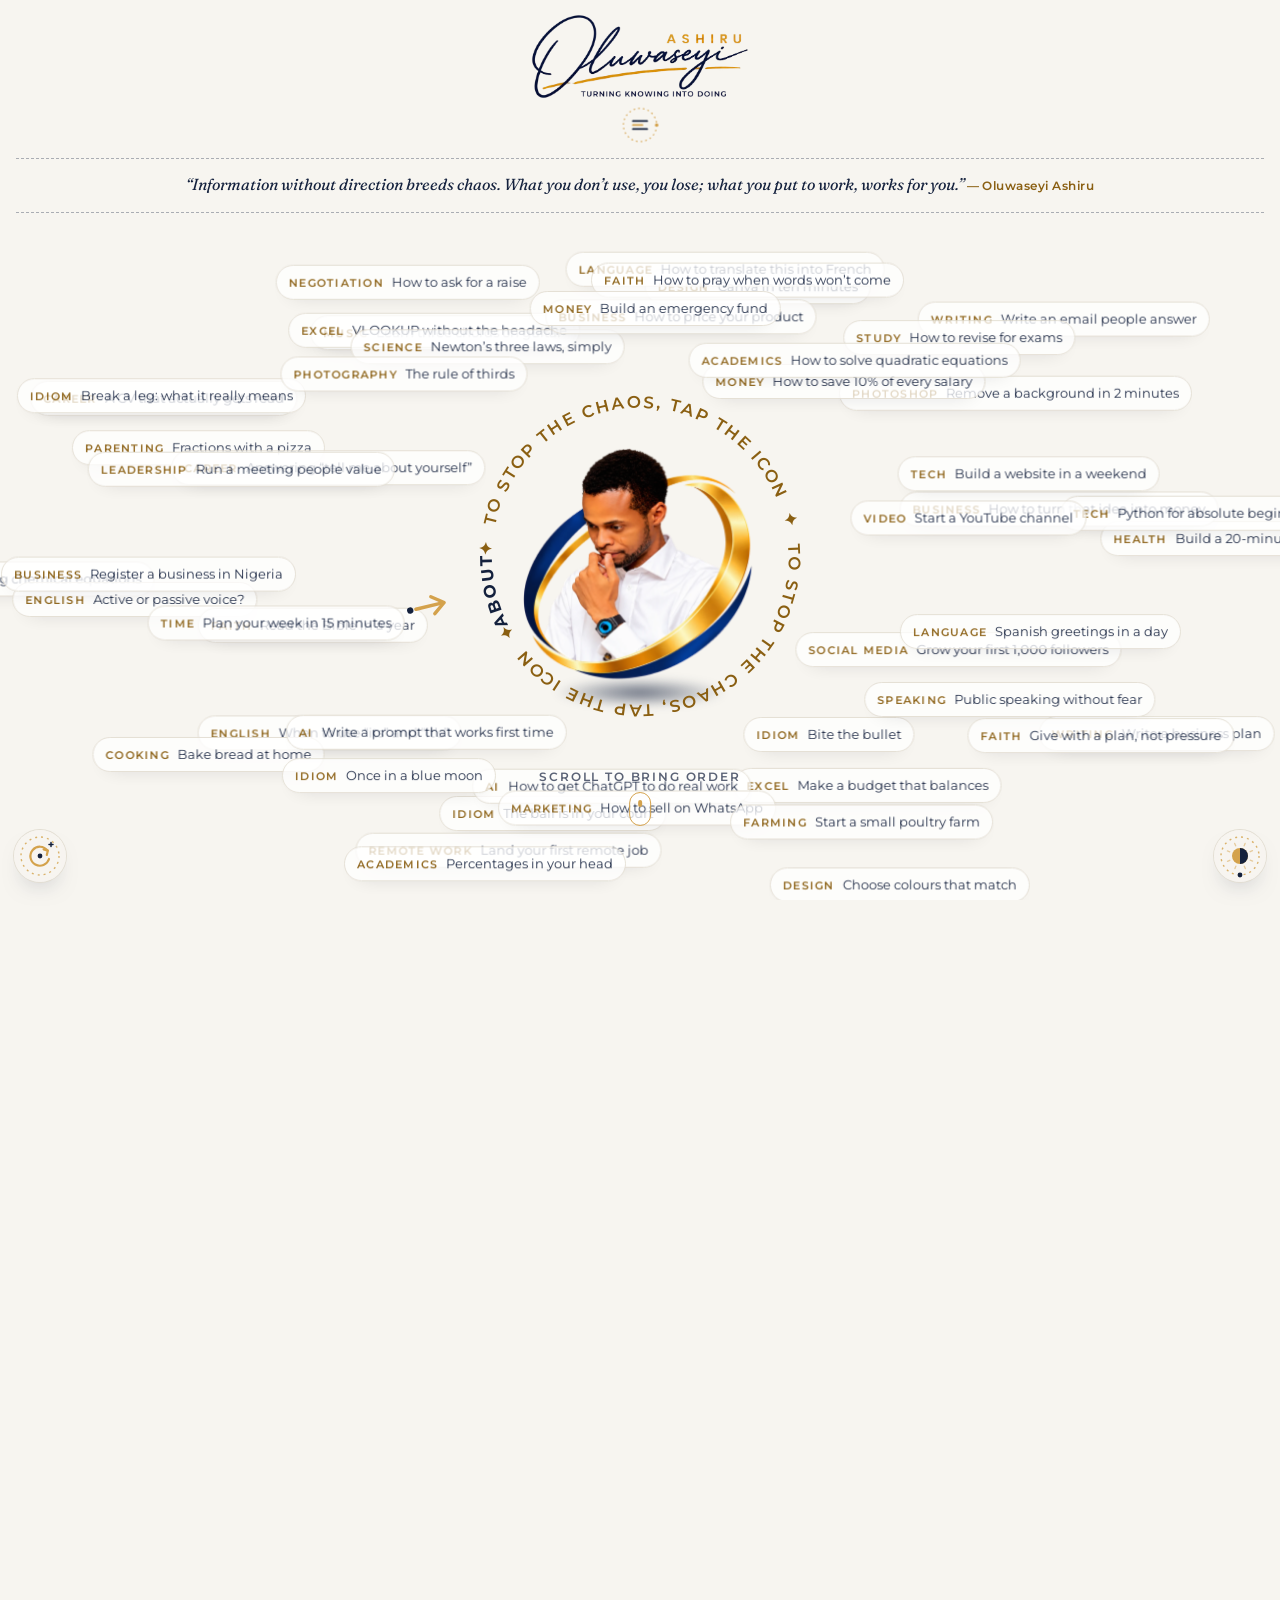
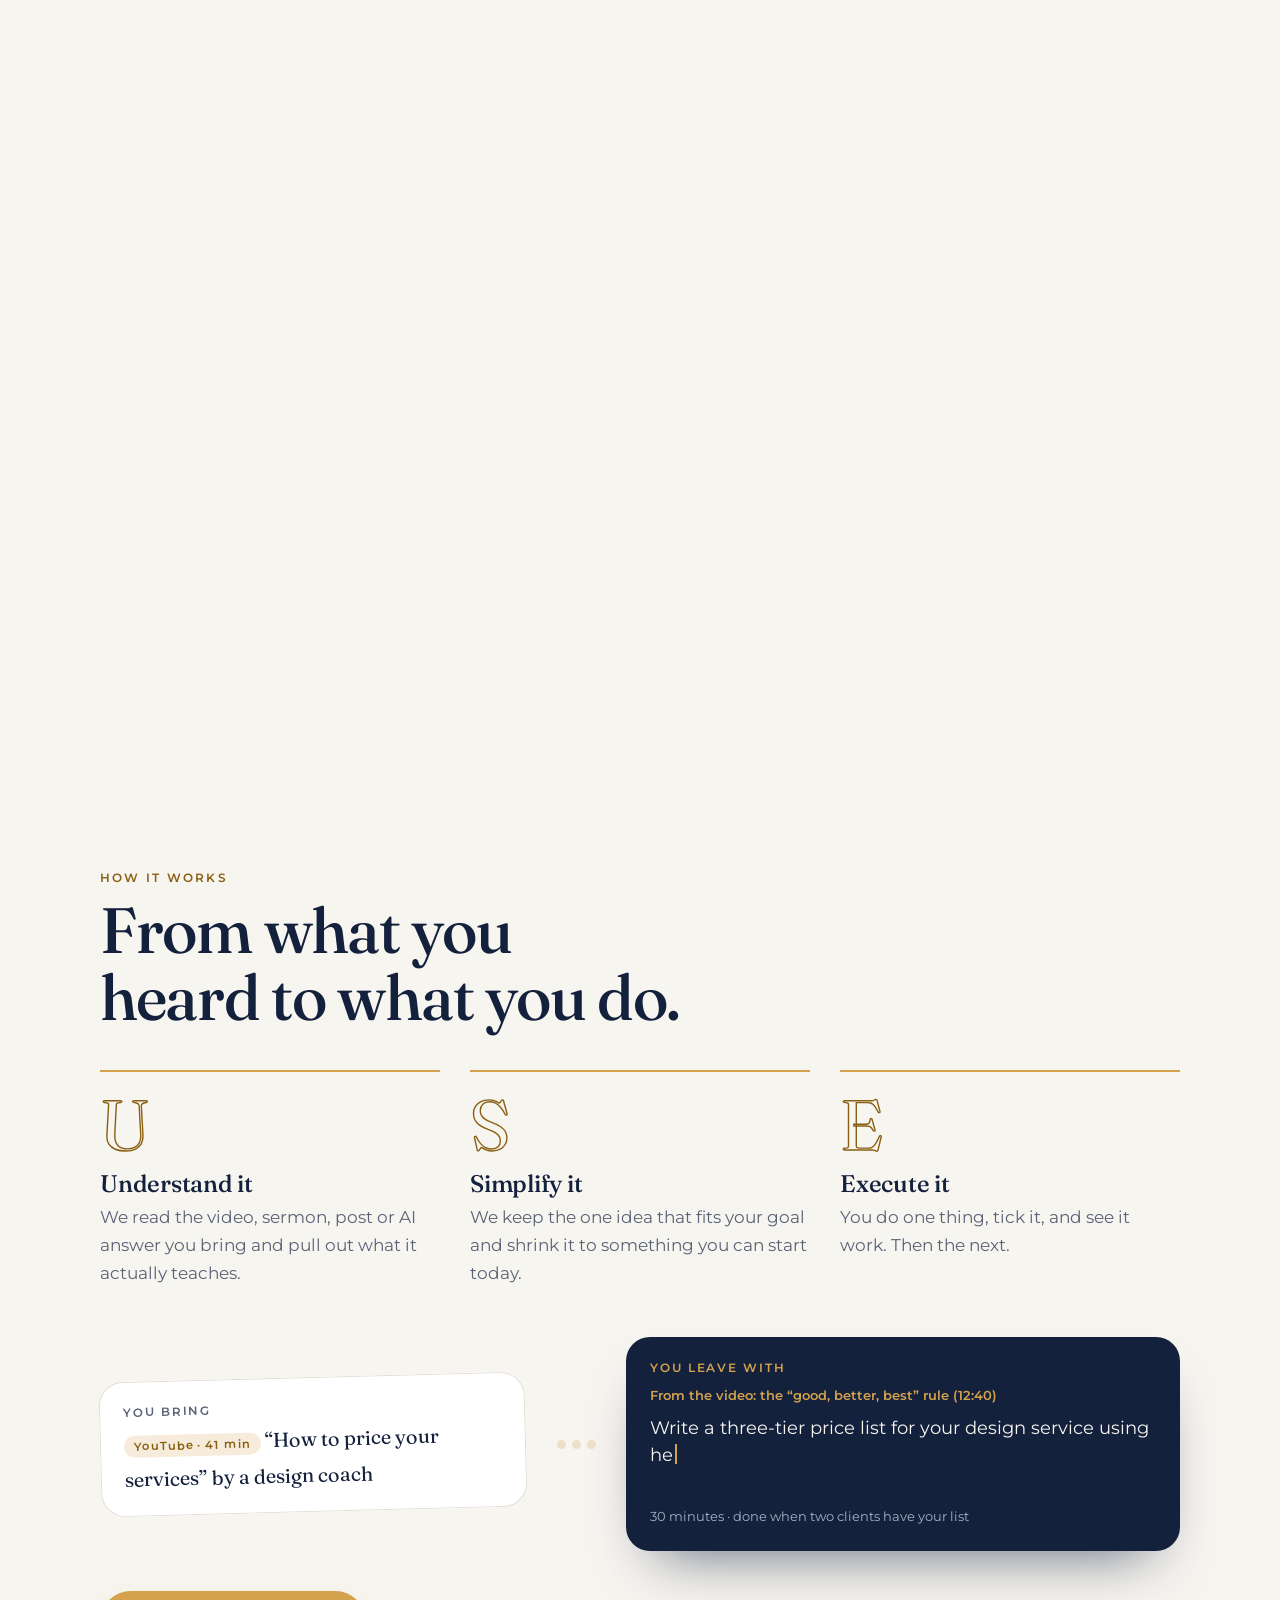
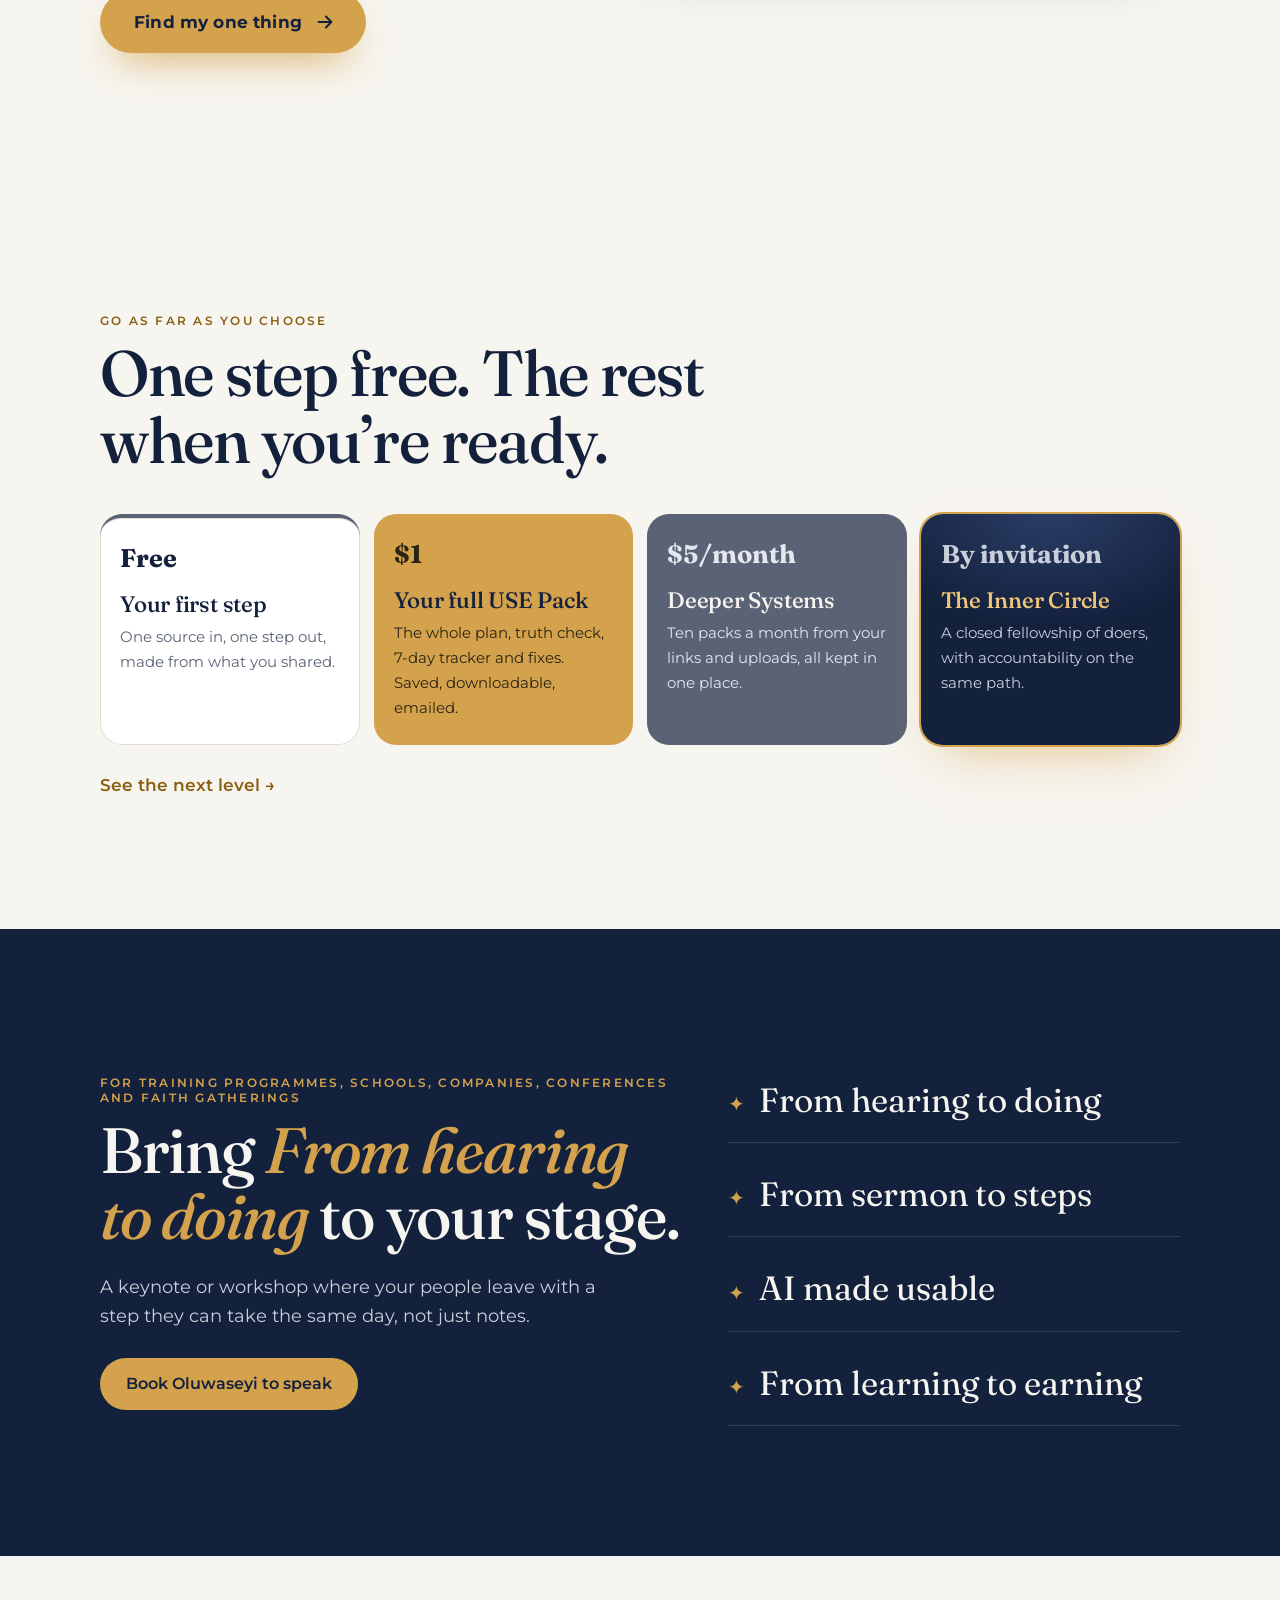
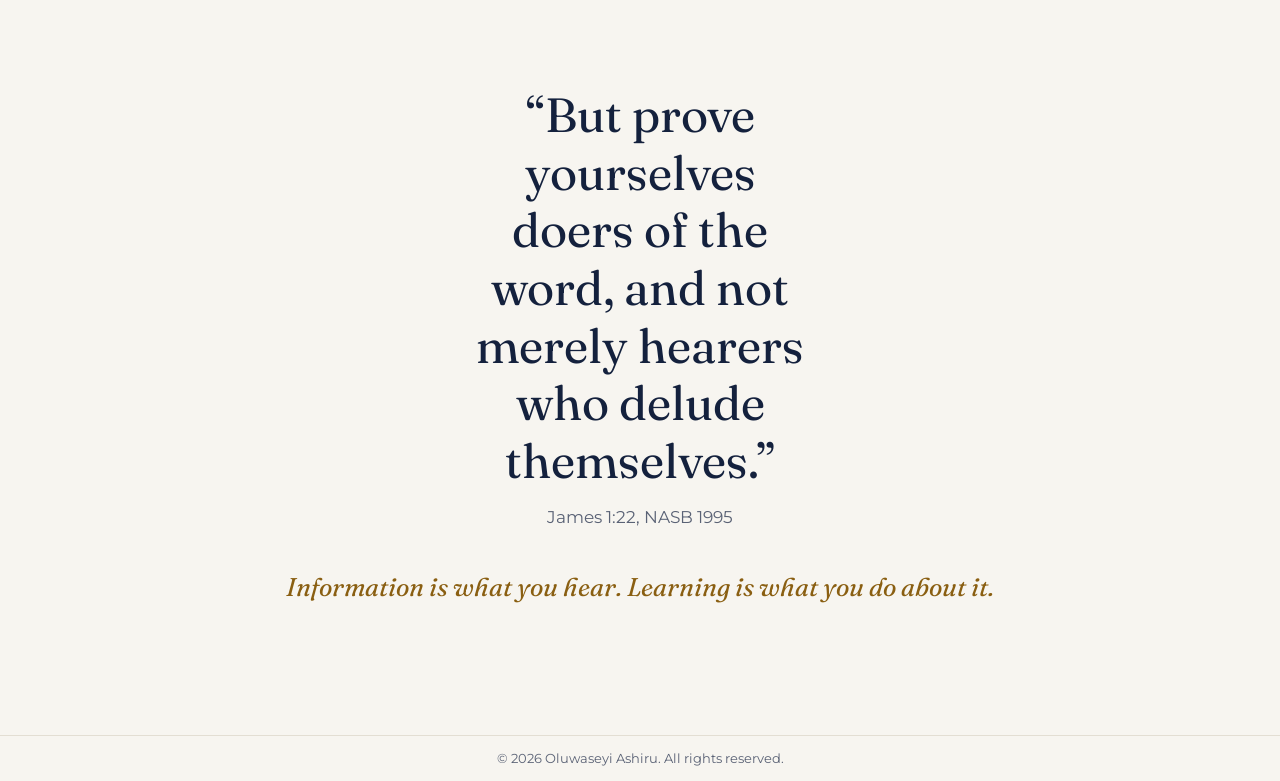
==== commit 602bd28a: "Rebrand line: Turning knowing into doing; Applied Learning Designer on About and page data New tagli" ====
--- a/index.html
+++ b/index.html
@@ -11,9 +11,9 @@
 fbq('init','1614499843810747');fbq('track','PageView');</script>
 <!-- End Meta Pixel -->
 <meta name="viewport" content="width=device-width, initial-scale=1, viewport-fit=cover">
-<title>Oluwaseyi Ashiru — Making Knowledge Usable</title>
+<title>Oluwaseyi Ashiru — Turning Knowing into Doing</title>
 <meta name="claude:viewport-fit-sides" content="cover">
-<meta name="description" content="The knowledge you apply works for you. Oluwaseyi Ashiru — Making Knowledge Usable.">
+<meta name="description" content="Information is what you hear. Learning is what you do about it. Oluwaseyi Ashiru, Applied Learning Designer.">
 <meta name="facebook-domain-verification" content="l67nkuxhmtu7565hejf5duv946r8m6">
 <link rel="canonical" href="https://oluwaseyiashiru.com/">
 <meta name="robots" content="index, follow, max-image-preview:large">
@@ -22,20 +22,20 @@
 <meta property="og:site_name" content="Oluwaseyi Ashiru">
 <meta property="og:locale" content="en_GB">
 <meta property="og:url" content="https://oluwaseyiashiru.com/">
-<meta property="og:title" content="Oluwaseyi Ashiru — Making Knowledge Usable">
-<meta property="og:description" content="The knowledge you apply works for you. Oluwaseyi Ashiru — Making Knowledge Usable.">
-<meta property="og:image" content="https://oluwaseyiashiru.com/assets/img/og-image.jpg">
+<meta property="og:title" content="Oluwaseyi Ashiru — Turning Knowing into Doing">
+<meta property="og:description" content="Information is what you hear. Learning is what you do about it. Oluwaseyi Ashiru, Applied Learning Designer.">
+<meta property="og:image" content="https://oluwaseyiashiru.com/assets/img/og-image.jpg?v=20261128a">
 <meta property="og:image:width" content="1200">
 <meta property="og:image:height" content="630">
-<meta property="og:image:alt" content="Oluwaseyi Ashiru — Making Knowledge Usable">
+<meta property="og:image:alt" content="Oluwaseyi Ashiru — Turning Knowing into Doing">
 <meta name="twitter:card" content="summary_large_image">
-<meta name="twitter:title" content="Oluwaseyi Ashiru — Making Knowledge Usable">
-<meta name="twitter:description" content="The knowledge you apply works for you. Oluwaseyi Ashiru — Making Knowledge Usable.">
-<meta name="twitter:image" content="https://oluwaseyiashiru.com/assets/img/og-image.jpg">
+<meta name="twitter:title" content="Oluwaseyi Ashiru — Turning Knowing into Doing">
+<meta name="twitter:description" content="Information is what you hear. Learning is what you do about it. Oluwaseyi Ashiru, Applied Learning Designer.">
+<meta name="twitter:image" content="https://oluwaseyiashiru.com/assets/img/og-image.jpg?v=20261128a">
 <script type="application/ld+json">
 {"@context":"https://schema.org","@graph":[
- {"@type":"WebSite","@id":"https://oluwaseyiashiru.com/#website","url":"https://oluwaseyiashiru.com/","name":"Oluwaseyi Ashiru","description":"Making Knowledge Usable","publisher":{"@id":"https://oluwaseyiashiru.com/#person"},"inLanguage":"en"},
- {"@type":"Person","@id":"https://oluwaseyiashiru.com/#person","name":"Oluwaseyi Ashiru","url":"https://oluwaseyiashiru.com/","image":"https://oluwaseyiashiru.com/assets/img/portrait.webp","jobTitle":"Full stack software engineer and Lead Facilitator","worksFor":{"@type":"Organization","name":"Everything Remote Job","url":"https://everythingremotejob.com/"},"slogan":"Making Knowledge Usable","email":"mailto:info@oluwaseyiashiru.com","knowsAbout":["Knowledge application","Personal productivity","Execution","Learning to action","Public speaking","Workshops"]}
+ {"@type":"WebSite","@id":"https://oluwaseyiashiru.com/#website","url":"https://oluwaseyiashiru.com/","name":"Oluwaseyi Ashiru","description":"Turning Knowing into Doing","publisher":{"@id":"https://oluwaseyiashiru.com/#person"},"inLanguage":"en"},
+ {"@type":"Person","@id":"https://oluwaseyiashiru.com/#person","name":"Oluwaseyi Ashiru","url":"https://oluwaseyiashiru.com/","image":"https://oluwaseyiashiru.com/assets/img/portrait.webp","jobTitle":"Applied Learning Designer, Full Stack Web Developer and Lead Facilitator","worksFor":{"@type":"Organization","name":"Everything Remote Job","url":"https://everythingremotejob.com/"},"slogan":"Turning Knowing into Doing","email":"mailto:info@oluwaseyiashiru.com","knowsAbout":["Knowledge application","Personal productivity","Execution","Learning to action","Public speaking","Workshops"]}
 ]}
 </script>
 <meta name="theme-color" content="#14213D">
@@ -51,10 +51,10 @@
 <link href="https://fonts.googleapis.com/css2?family=Fraunces:opsz,wght@9..144,400;9..144,500;9..144,600&family=Montserrat:wght@400;500;600&display=swap" rel="stylesheet">
 <link rel="stylesheet" href="assets/css/site.css?v=20261031a">
 <link rel="stylesheet" href="assets/css/home.css?v=20261031a">
-<link rel="stylesheet" href="assets/css/home2.css?v=20261031a">
+<link rel="stylesheet" href="assets/css/home2.css?v=20261128a">
 <link rel="preload" as="image" href="assets/img/icon-photo.webp">
-<link rel="preload" as="image" href="assets/img/wordmark-day.webp">
-<link rel="preload" as="image" href="assets/img/wordmark-night.webp?v=2">
+<link rel="preload" as="image" href="assets/img/wordmark-day.webp?v=20261128a">
+<link rel="preload" as="image" href="assets/img/wordmark-night.webp?v=20261128a">
 </head>
 <body class="home home-v2">
 <!-- Google Tag Manager (noscript) -->
@@ -65,8 +65,8 @@
 <div class="stage" id="stage">
 <header class="home-top">
   <a class="wordmark" href="./" aria-label="Oluwaseyi Ashiru, home">
-    <img class="wm-day" src="assets/img/wordmark-day.webp" width="640" height="249" alt="Oluwaseyi Ashiru — Making Knowledge Usable">
-    <img class="wm-night" src="assets/img/wordmark-night.webp?v=2" width="640" height="249" alt="Oluwaseyi Ashiru — Making Knowledge Usable">
+    <img class="wm-day" src="assets/img/wordmark-day.webp?v=20261128a" width="640" height="249" alt="Oluwaseyi Ashiru — Turning Knowing into Doing">
+    <img class="wm-night" src="assets/img/wordmark-night.webp?v=20261128a" width="640" height="249" alt="Oluwaseyi Ashiru — Turning Knowing into Doing">
     <span class="wm-pen" aria-hidden="true"></span>
   </a>
   <div class="home-menu"><button class="nav-orb" type="button" aria-expanded="false" aria-controls="site-nav" aria-label="Open navigation"><svg viewBox="0 0 48 48" aria-hidden="true"><circle class="o-ring" cx="24" cy="24" r="21"/><circle class="o-moon" cx="45" cy="24" r="2.2"/><path class="o-l1" d="M15 19h18"/><path class="o-l2" d="M15 24h12"/><path class="o-l3" d="M15 29h18"/></svg></button></div>
@@ -83,7 +83,7 @@
       <p class="ns-quote">“What you put to work, works for you.” <span>— Oluwaseyi Ashiru</span></p>
     </nav>
 </header>
-<h1 class="visually-hidden">Oluwaseyi Ashiru — Making Knowledge Usable</h1>
+<h1 class="visually-hidden">Oluwaseyi Ashiru — Turning Knowing into Doing</h1>
 <div class="quote-band">
   <div class="cut cut-top" aria-hidden="true"><span class="cut-line"></span><svg class="scissors" viewBox="0 0 48 24" aria-hidden="true"><g class="blade b1"><circle cx="8" cy="6.5" r="4.4"/><path class="arm" d="M12 8.6L21 12"/><path class="edge" d="M21 12L46.5 11.2Q34 8.4 21 10.1z"/></g><g class="blade b2"><circle cx="8" cy="17.5" r="4.4"/><path class="arm" d="M12 15.4L21 12"/><path class="edge" d="M21 12L46.5 12.8Q34 15.6 21 13.9z"/></g><circle class="pin" cx="21" cy="12" r="1.3"/></svg></div>
   <figure class="home-quote"><blockquote><p id="hq"><span class="q-a">“Information without direction breeds chaos.</span> <span class="q-b">What you don’t use, you lose; what you put to work, works for you.”</span> <cite>— Oluwaseyi Ashiru</cite></p></blockquote></figure>
@@ -161,7 +161,7 @@
     <div class="wrap speak-grid">
       <div>
         <p class="act-k">For training programmes, schools, companies, conferences and faith gatherings</p>
-        <h2 id="speak-title">Bring <em>Making Knowledge Usable</em> to your stage.</h2>
+        <h2 id="speak-title">Bring <em>From hearing to doing</em> to your stage.</h2>
         <p class="act-p">A keynote or workshop where your people leave with a step they can take the same day, not just notes.</p>
         <a class="btn btn-gold" href="speak.html">Book Oluwaseyi to speak</a>
       </div>
@@ -174,7 +174,7 @@
   <section class="act act-close">
     <div class="wrap">
       <blockquote><p>“But prove yourselves doers of the word, and not merely hearers who delude themselves.”</p><cite>James 1:22, NASB 1995</cite></blockquote>
-      <p class="close-sign">Now use it.</p>
+      <p class="close-sign">Information is what you hear. Learning is what you do about it.</p>
     </div>
   </section>
 </main>
--- a/assets/css/home2.css
+++ b/assets/css/home2.css
@@ -70,7 +70,7 @@
 .act-close blockquote { margin: 0 auto; max-width: 30ch; }
 .act-close blockquote p { font-family: var(--display); font-size: clamp(1.8rem, 4.6vw, 3rem); line-height: 1.2; margin: 0 0 14px; }
 .act-close cite { font-style: normal; color: var(--muted); }
-.close-sign { margin: 40px 0 0; font-family: var(--display); font-style: italic; font-size: 1.6rem; color: var(--gold-ink); }
+.close-sign { margin: 40px 0 0; font-family: var(--display); font-style: italic; font-size: 1.6rem; line-height: 1.3; color: var(--gold-ink); }
 .home-foot.v2 { position: relative; }
 @media (max-width: 860px) {
   .use-row { grid-template-columns: 1fr; gap: 22px; } .demo { grid-template-columns: 1fr; } .demo-arrow { transform: rotate(90deg); padding: 8px 0; }
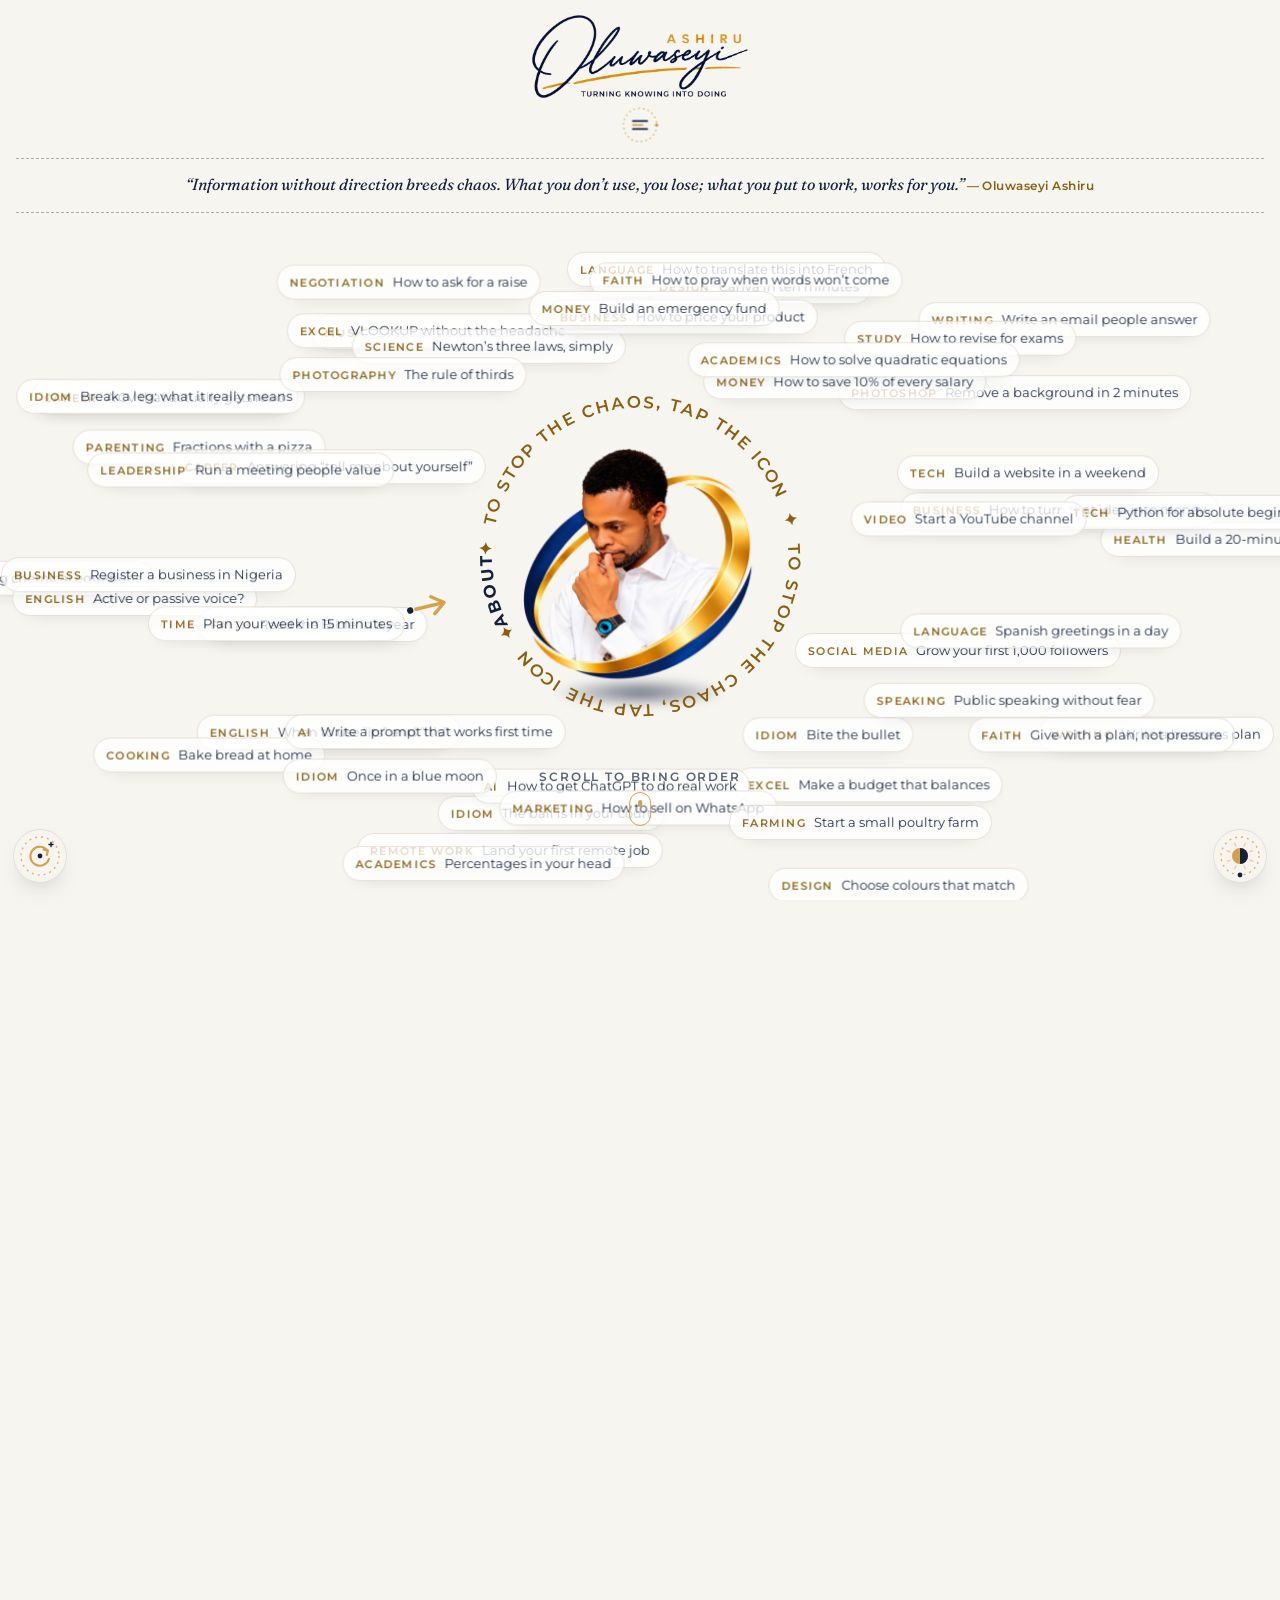
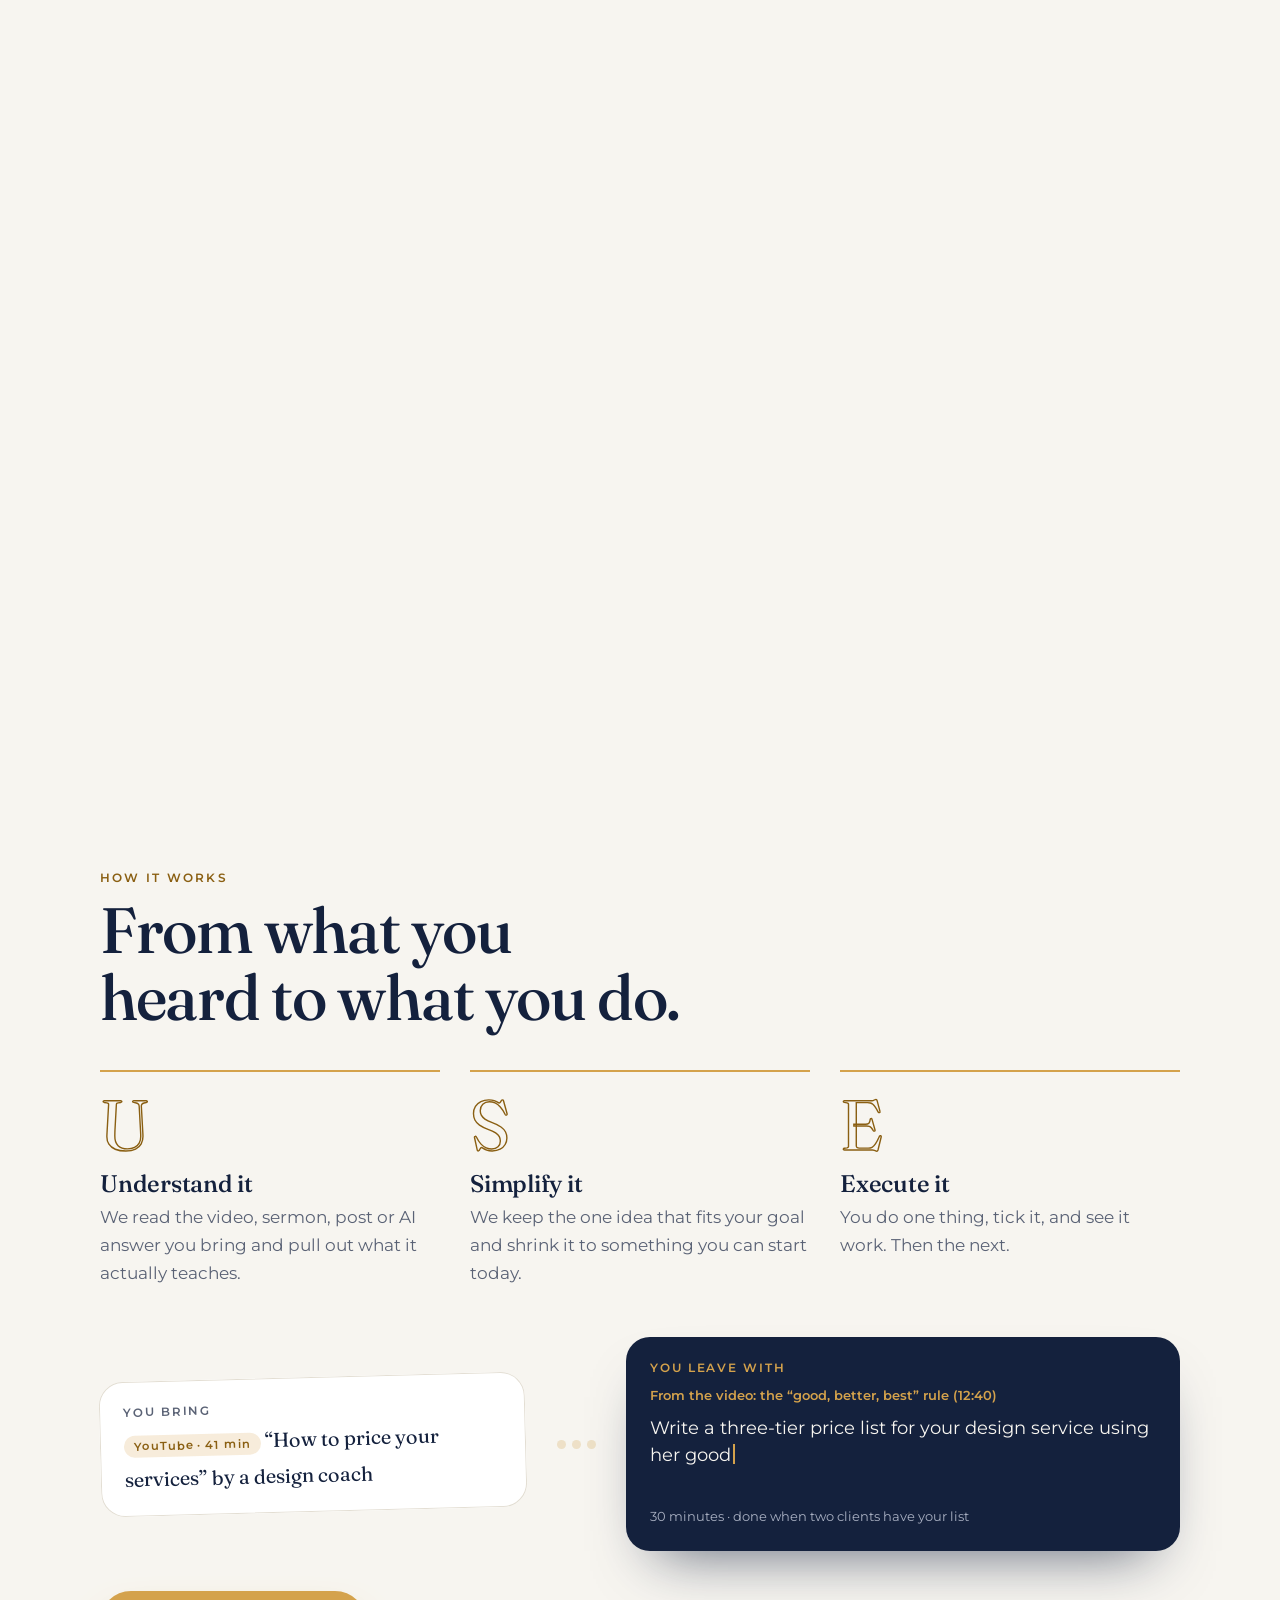
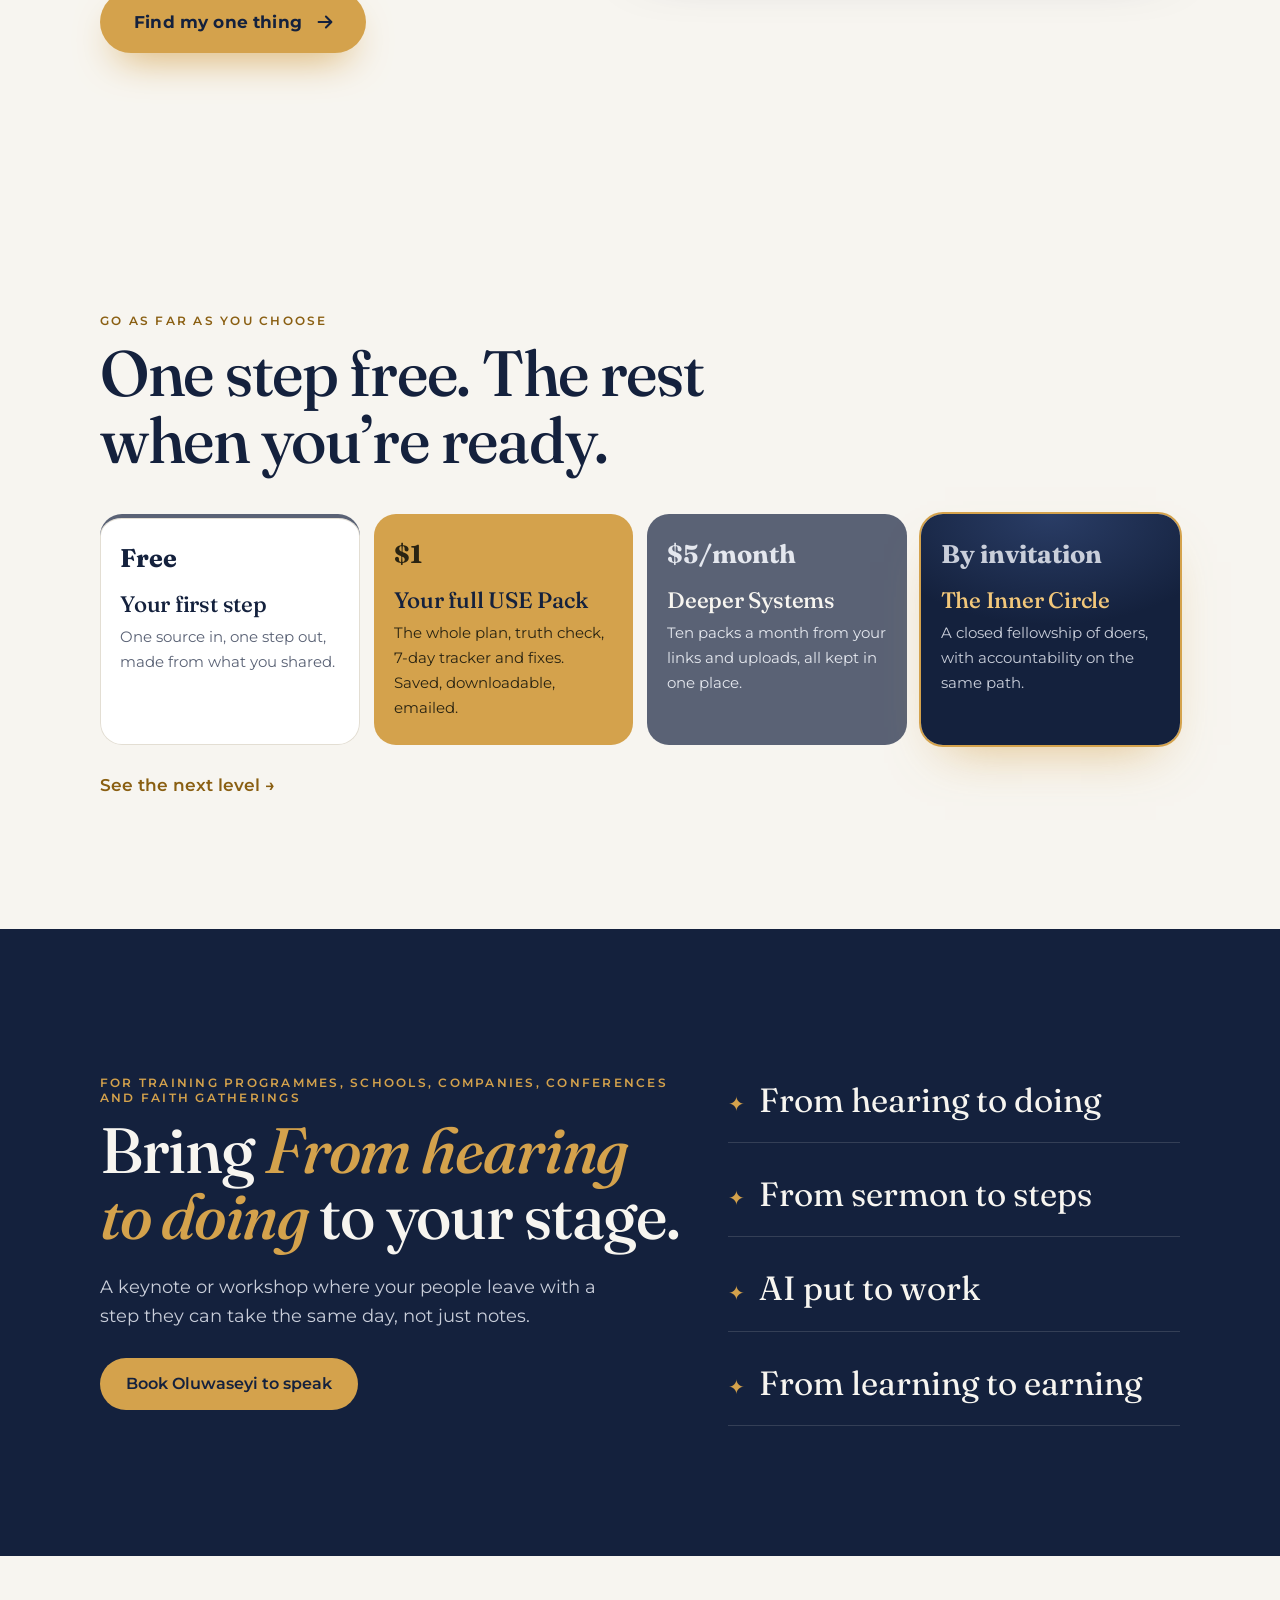
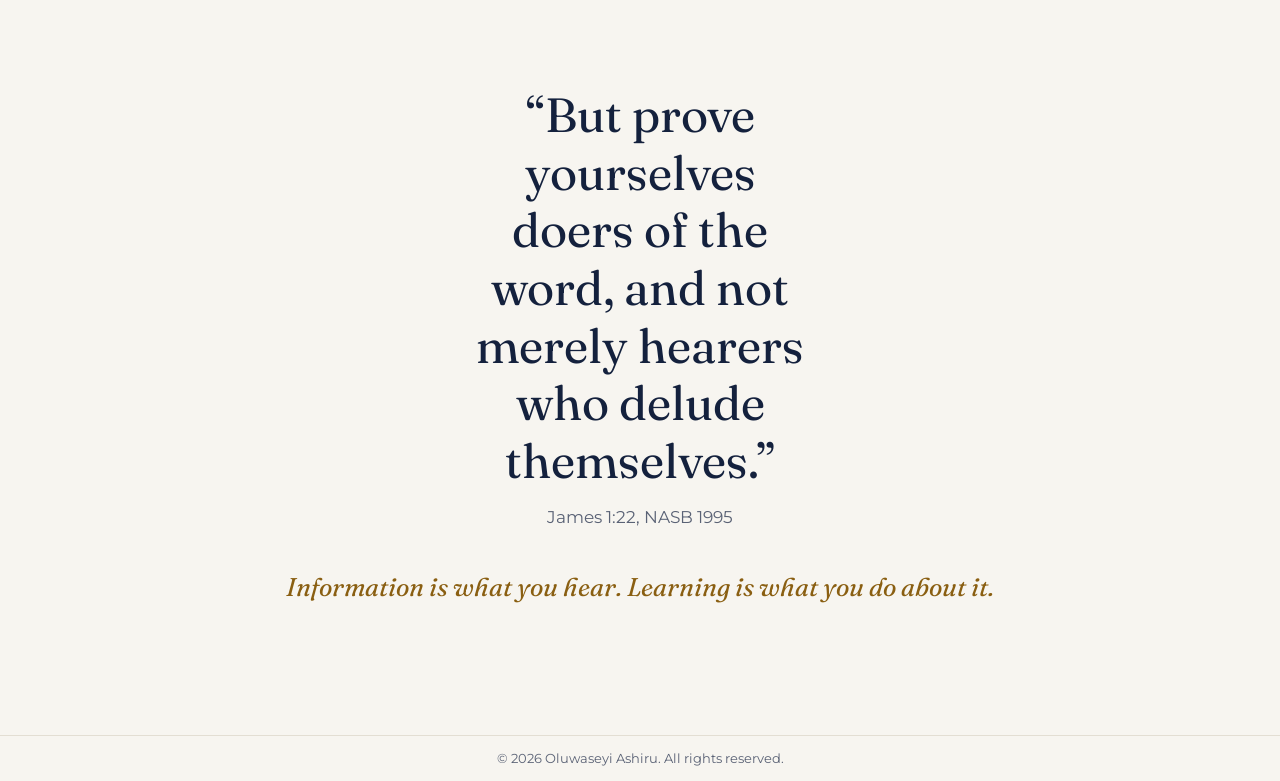
==== commit 0cba6168: "Retire 'Make it usable' wording, add approved covers, redesign README Co-Authored-By: Claude Opus 5." ====
--- a/index.html
+++ b/index.html
@@ -73,7 +73,7 @@
   <nav aria-label="Main" id="site-nav" class="nav-sheet">
       <ol class="ns-list">
         <li><a href="./" aria-current="page"><span class="ns-n">01</span><span class="ns-t">Home</span><span class="ns-d">Where the knowledge runs</span></a></li>
-        <li class="ns-g"><button type="button" class="ns-gb" aria-expanded="false"><span class="ns-n">02</span><span class="ns-t">Make it usable</span><span class="ns-d">Your free first step, and the next level</span><span class="ns-chev" aria-hidden="true"></span></button>
+        <li class="ns-g"><button type="button" class="ns-gb" aria-expanded="false"><span class="ns-n">02</span><span class="ns-t">Act on it</span><span class="ns-d">Your free first step, and the next level</span><span class="ns-chev" aria-hidden="true"></span></button>
           <ul class="ns-sub"><li><a href="start.html"><span class="ns-st">Start</span><span class="ns-sd">Find your one thing, free</span></a></li><li><a href="commit.html"><span class="ns-st">Next level</span><span class="ns-sd">The $1 commitment, Deeper Systems, Inner Circle</span></a></li></ul></li>
         <li><a href="roast.html"><span class="ns-n">03</span><span class="ns-t">Roast Room</span><span class="ns-d">Get your business idea roasted</span></a></li>
         <li><a href="dothis/"><span class="ns-n">04</span><span class="ns-t">DO THIS</span><span class="ns-d">The live execution experience · free</span></a></li>
@@ -92,7 +92,7 @@
 
 <div class="zone" id="zone">
   <div class="field" id="field" aria-hidden="true"></div>
-  <a class="core" id="core" href="start.html" aria-label="To stop the chaos, tap the icon: start making your knowledge usable">
+  <a class="core" id="core" href="start.html" aria-label="To stop the chaos, tap the icon: start acting on what you know">
     <span class="core-shadow" aria-hidden="true"></span>
     <span class="core-pulse" aria-hidden="true"></span>
     <span class="core-halo"><img src="assets/img/icon-photo.webp" width="960" height="965" alt=""></span>
@@ -166,7 +166,7 @@
         <a class="btn btn-gold" href="speak.html">Book Oluwaseyi to speak</a>
       </div>
       <ul class="speak-topics">
-        <li>From hearing to doing</li><li>From sermon to steps</li><li>AI made usable</li><li>From learning to earning</li>
+        <li>From hearing to doing</li><li>From sermon to steps</li><li>AI put to work</li><li>From learning to earning</li>
       </ul>
     </div>
   </section>
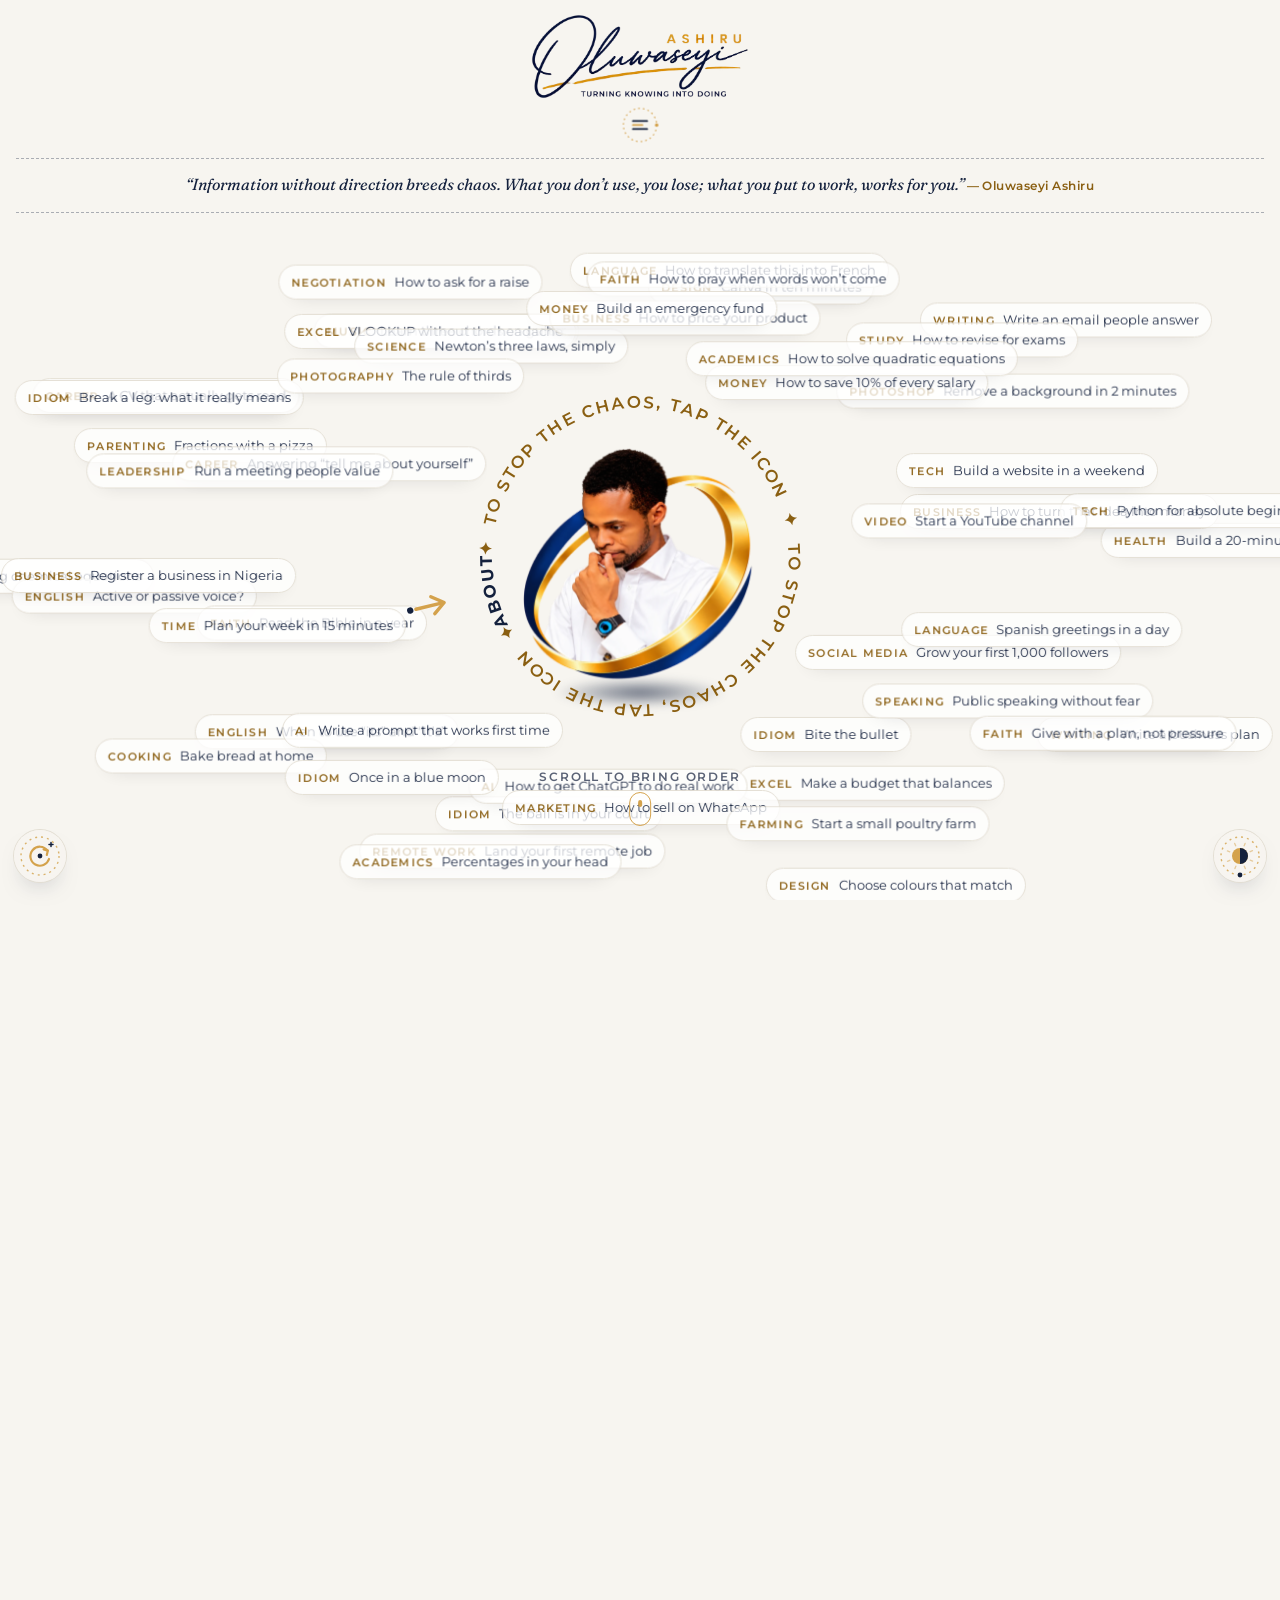
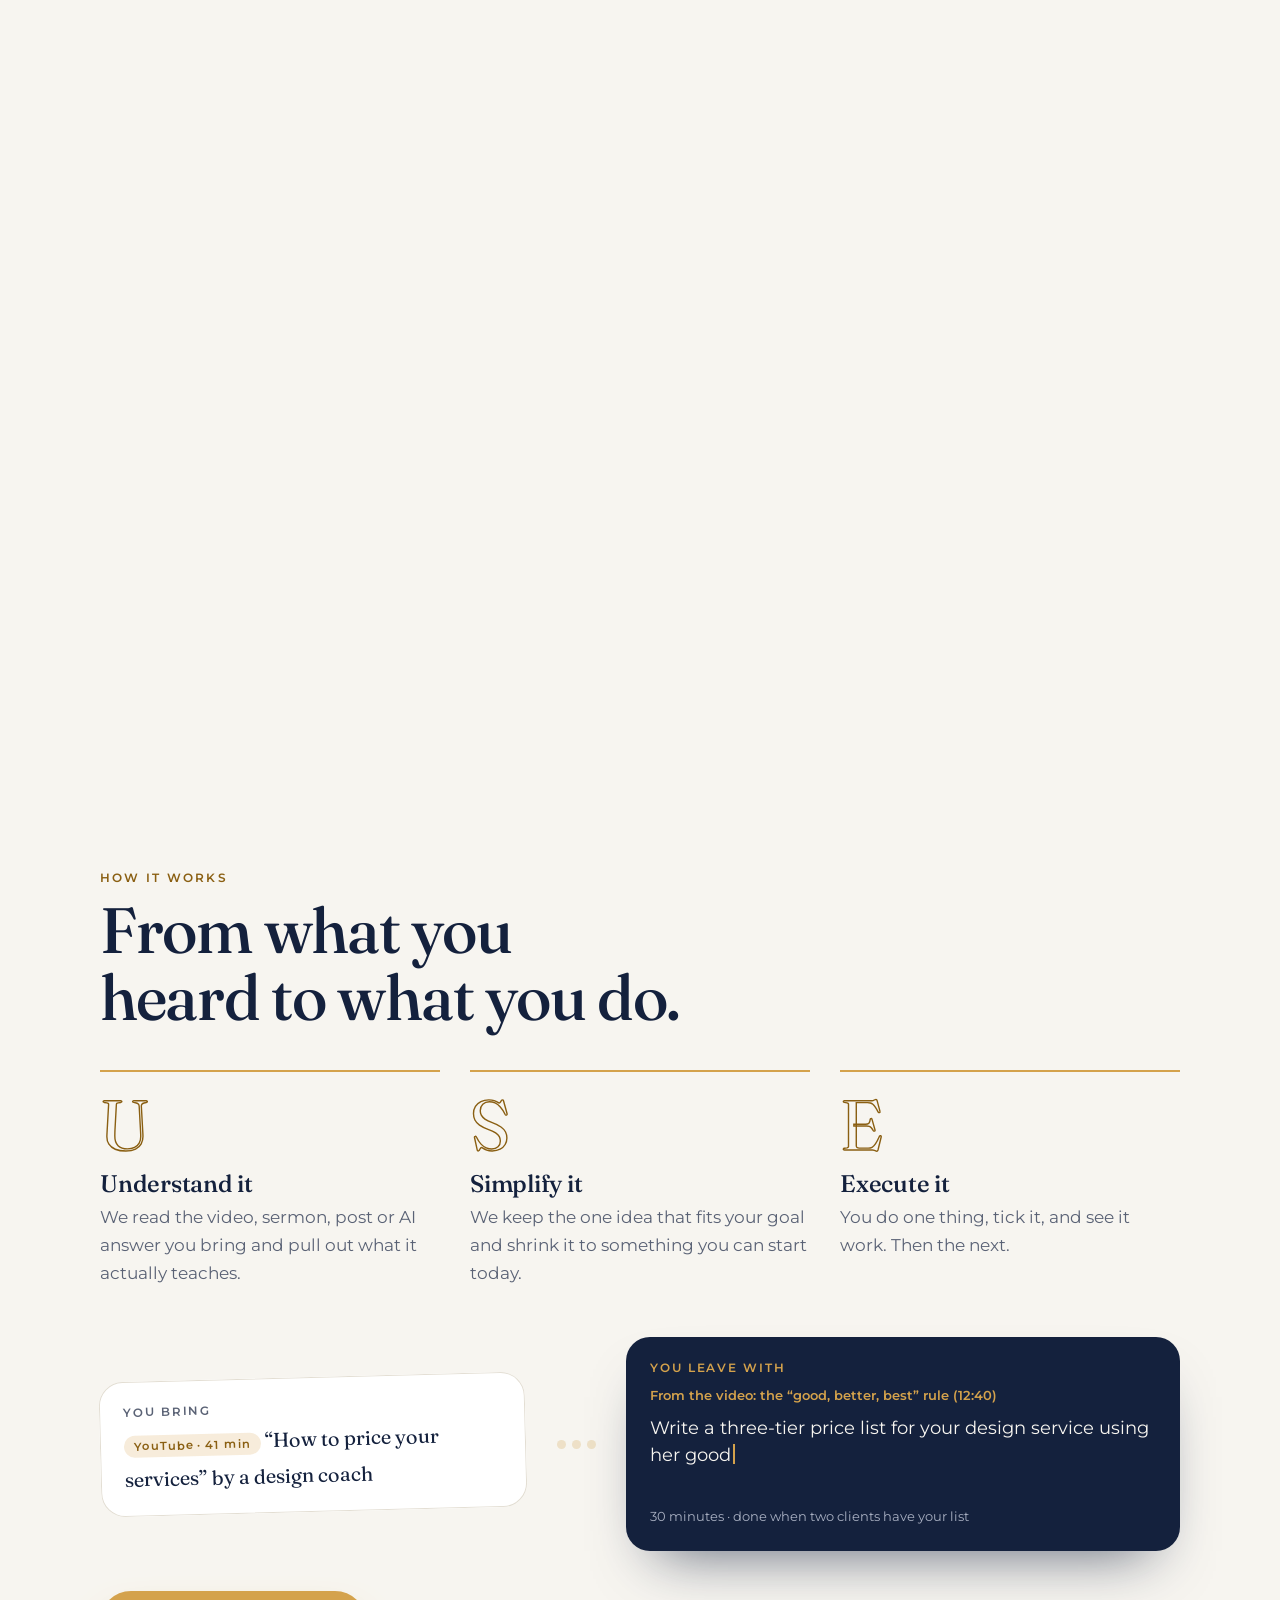
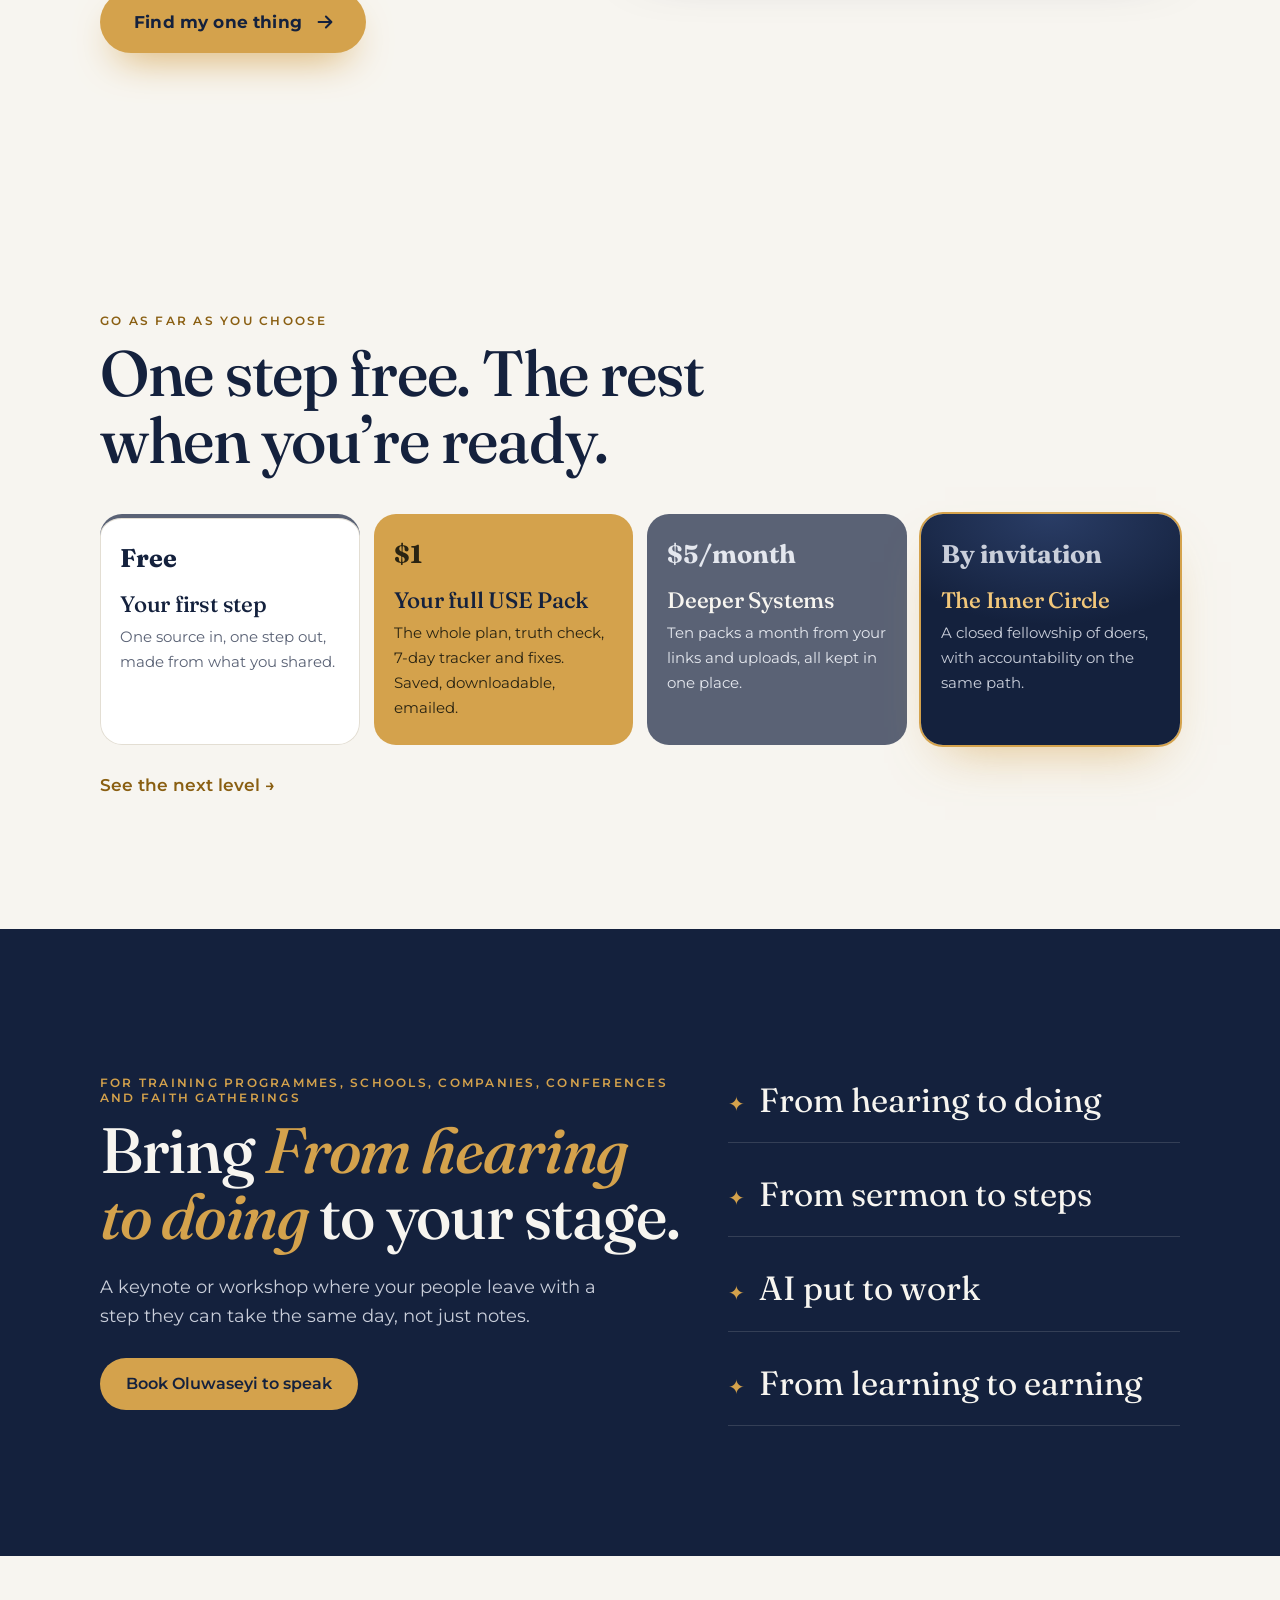
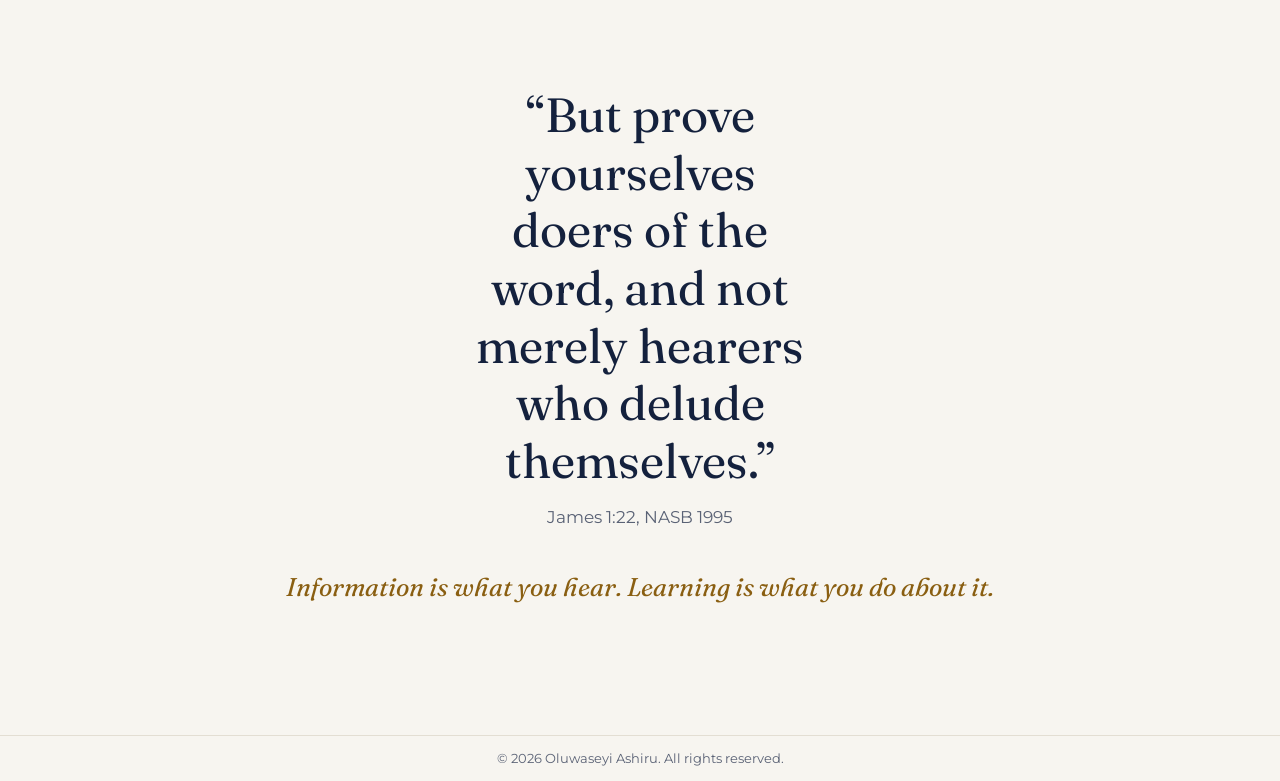
==== commit 3802c0dd: "Point the site at the USE Pack engine on the new Google account Co-Authored-By: Claude Opus 5.5 <nor" ====
--- a/index.html
+++ b/index.html
@@ -182,7 +182,7 @@
   <span>© <span id="year">2026</span> Oluwaseyi Ashiru. All rights reserved.</span>
 </footer>
 
-<script src="assets/js/config.js?v=20261031a"></script>
+<script src="assets/js/config.js?v=20261128b"></script>
 <script src="assets/js/track.js?v=20261101b"></script>
 <script src="assets/js/core.js?v=20261031a"></script>
 <script src="assets/js/home.js?v=20261031a"></script>
